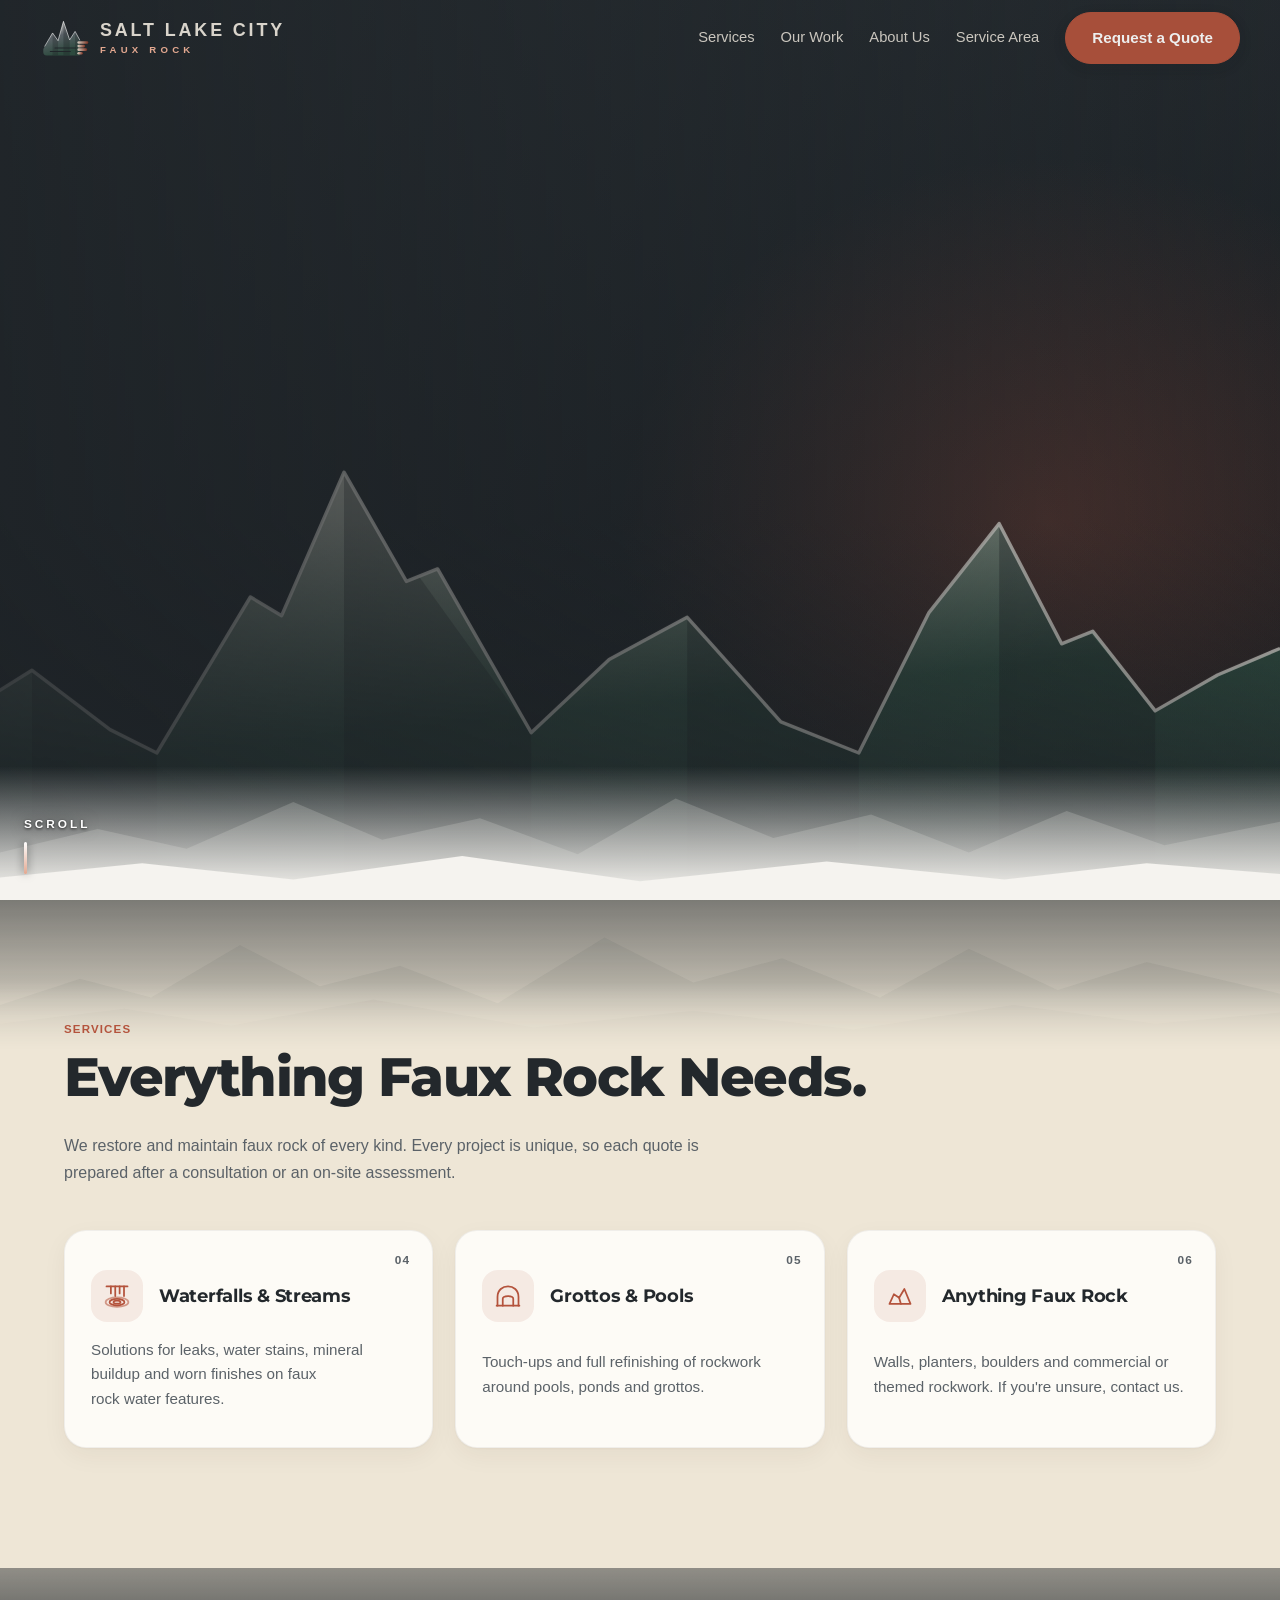
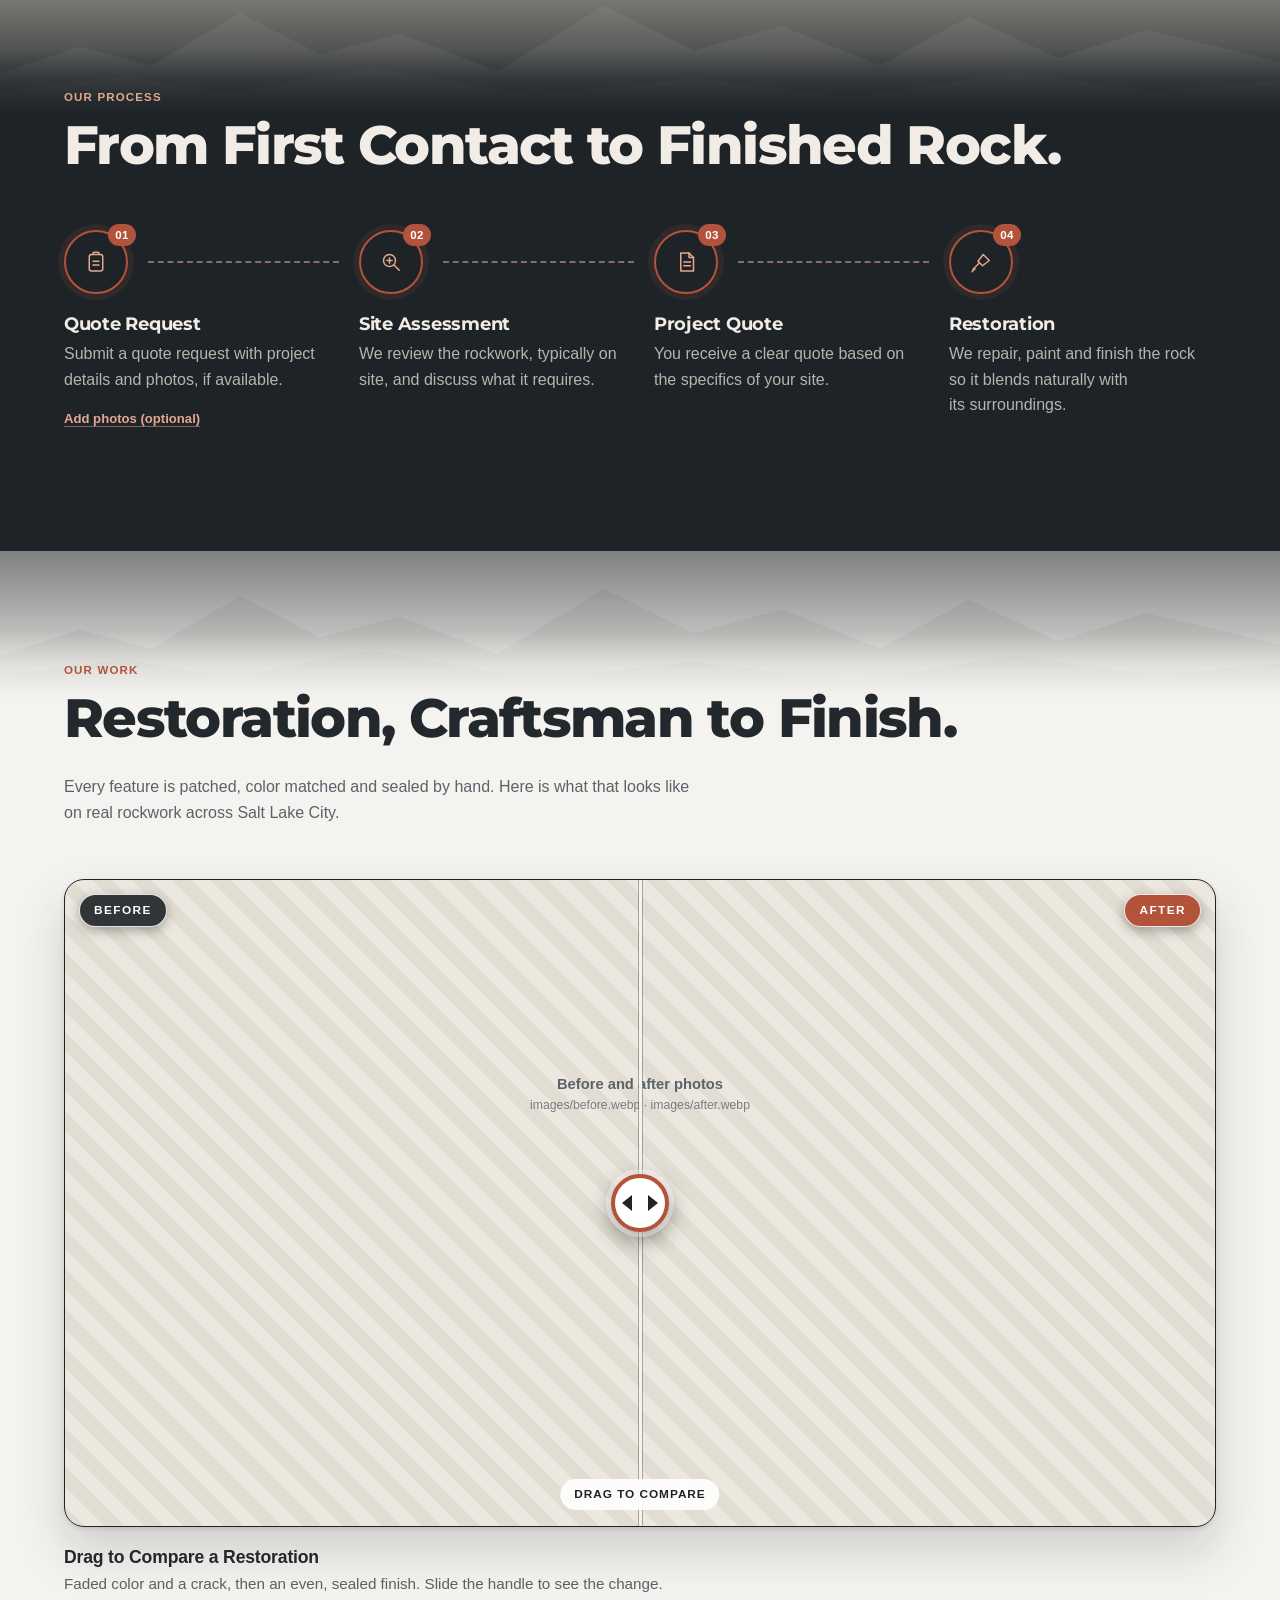
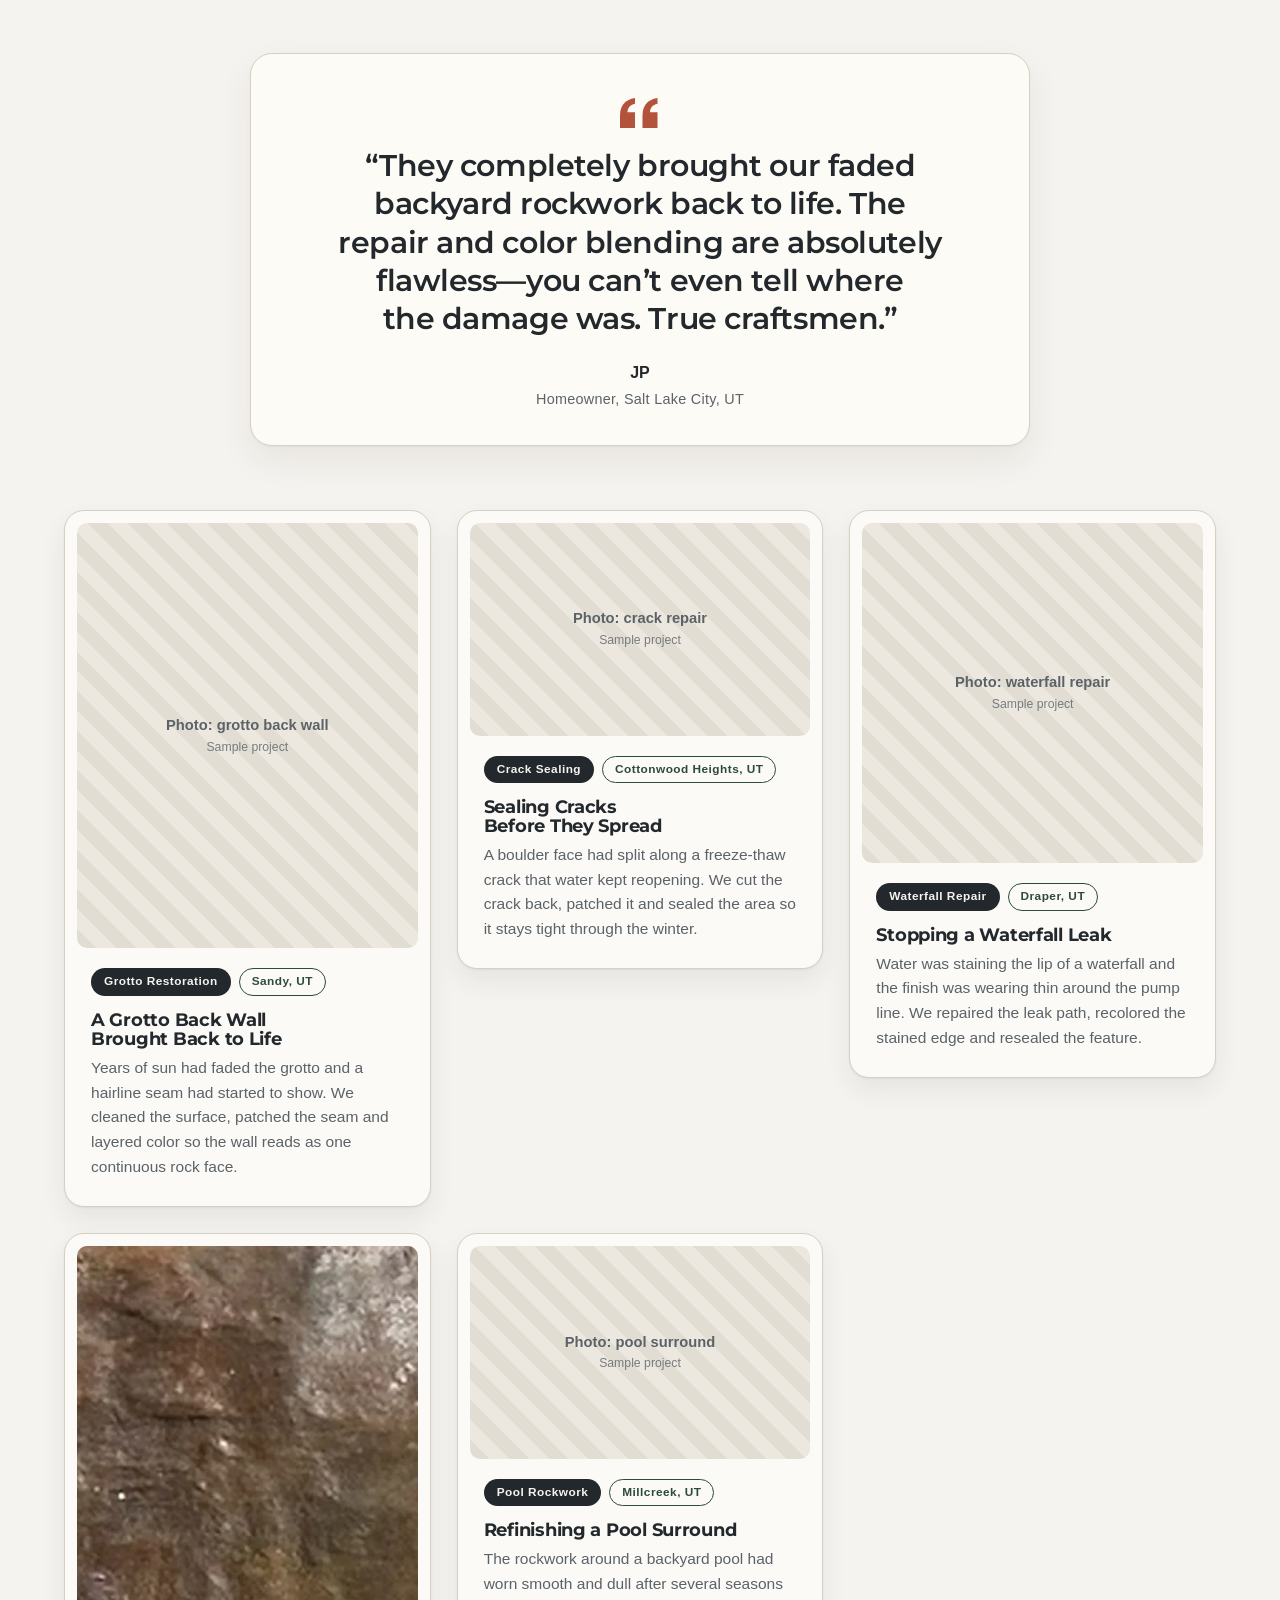
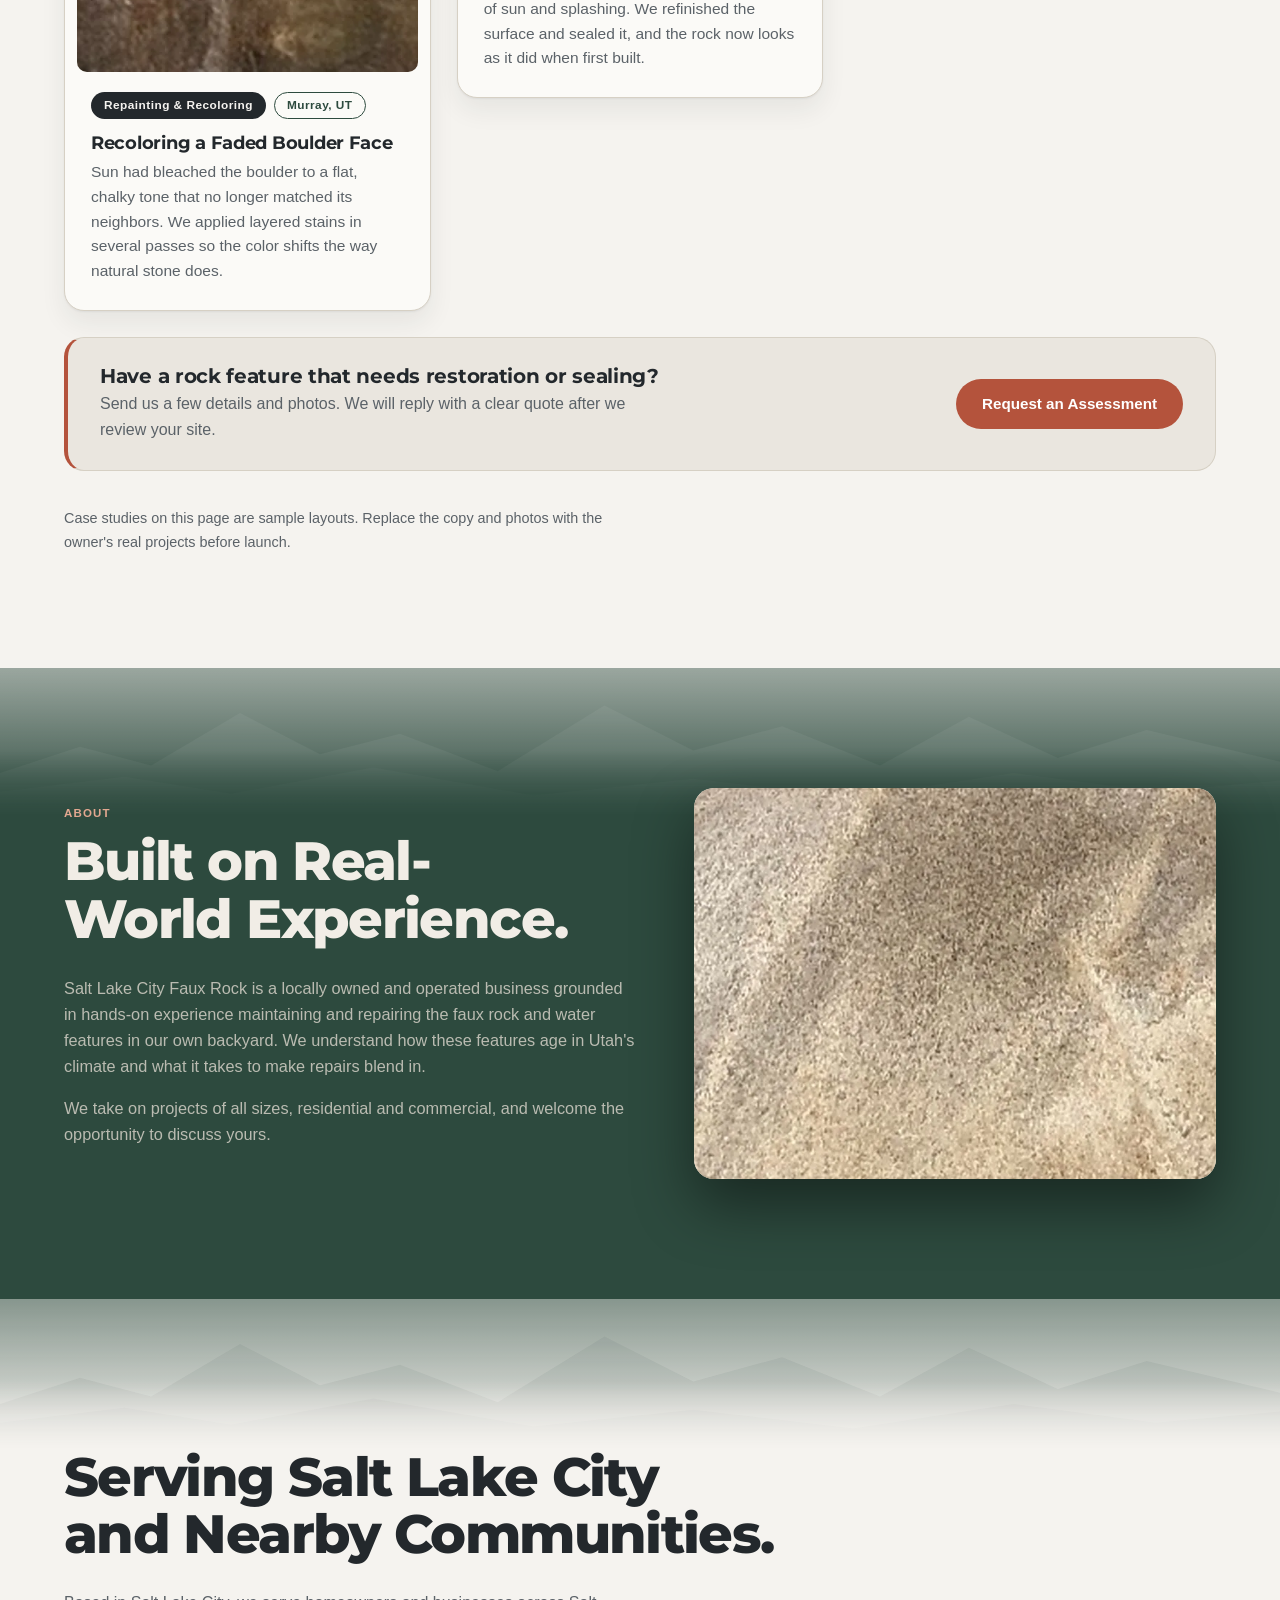
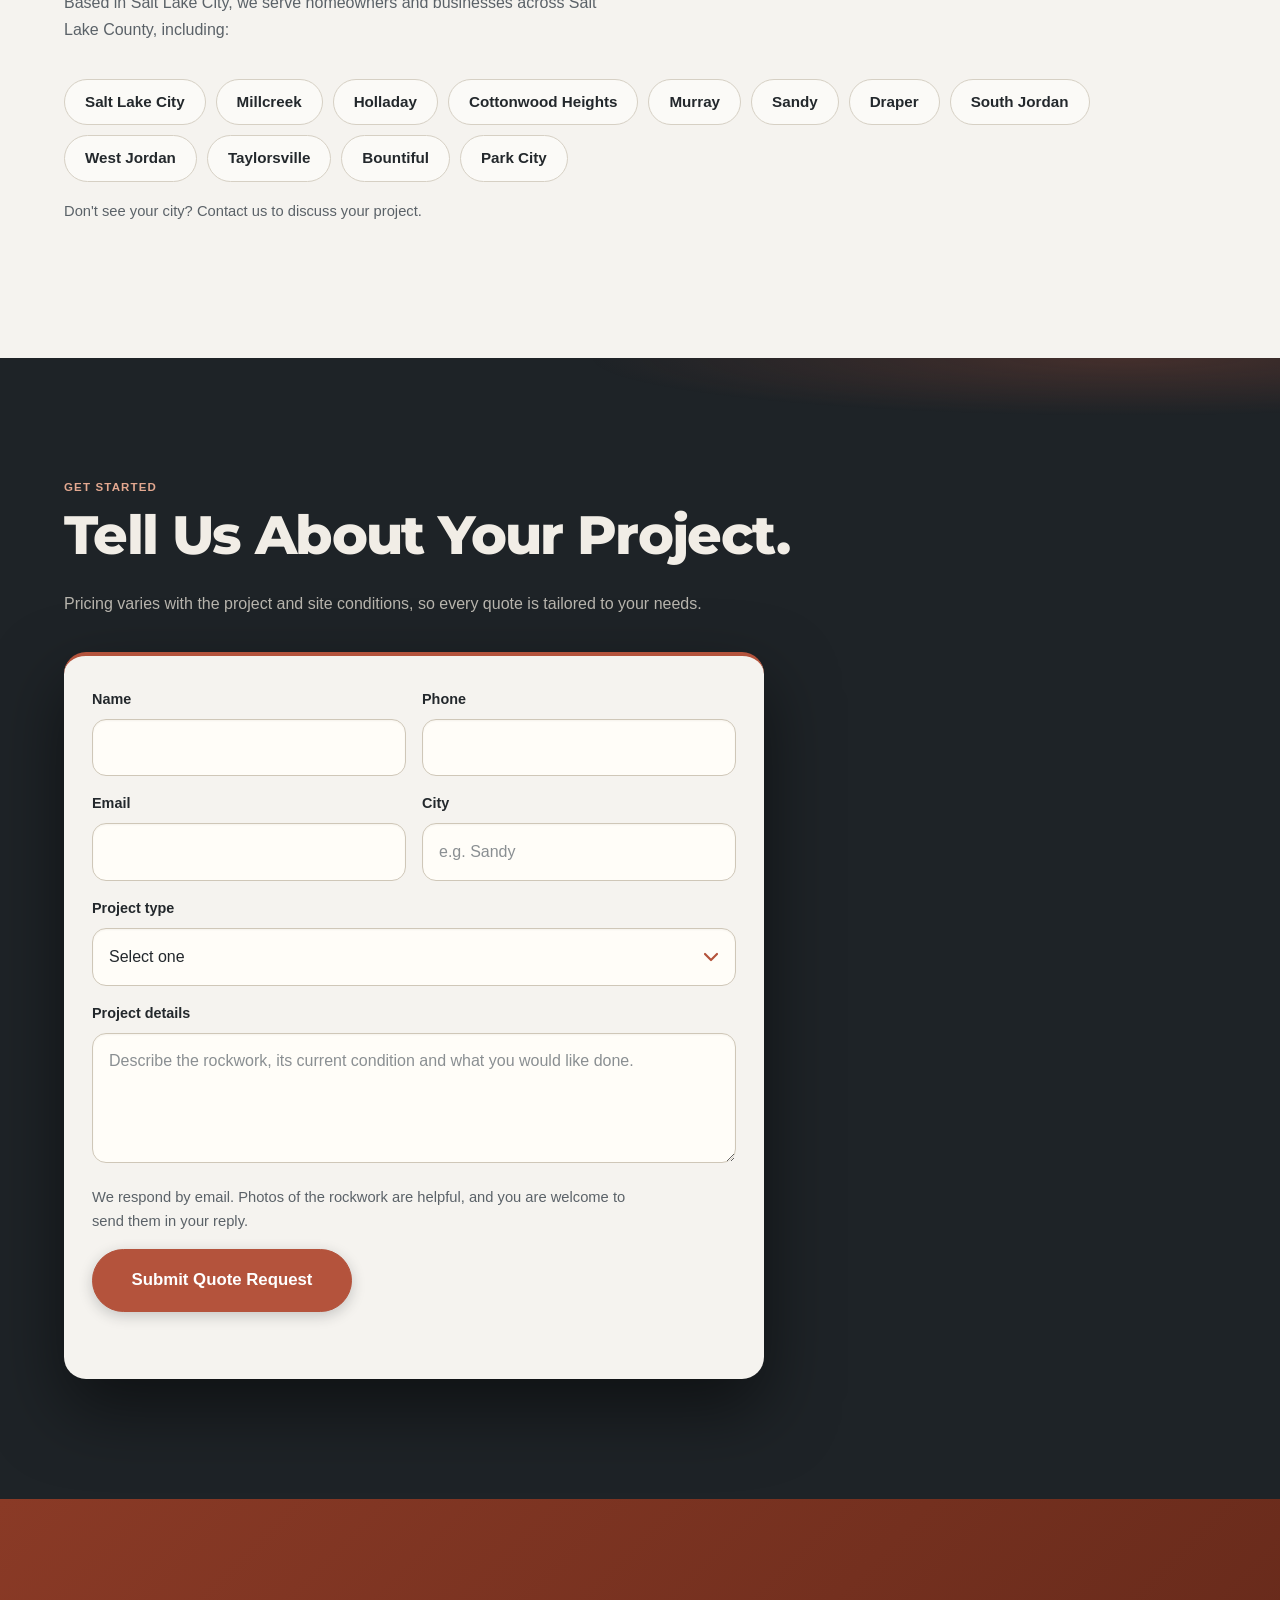
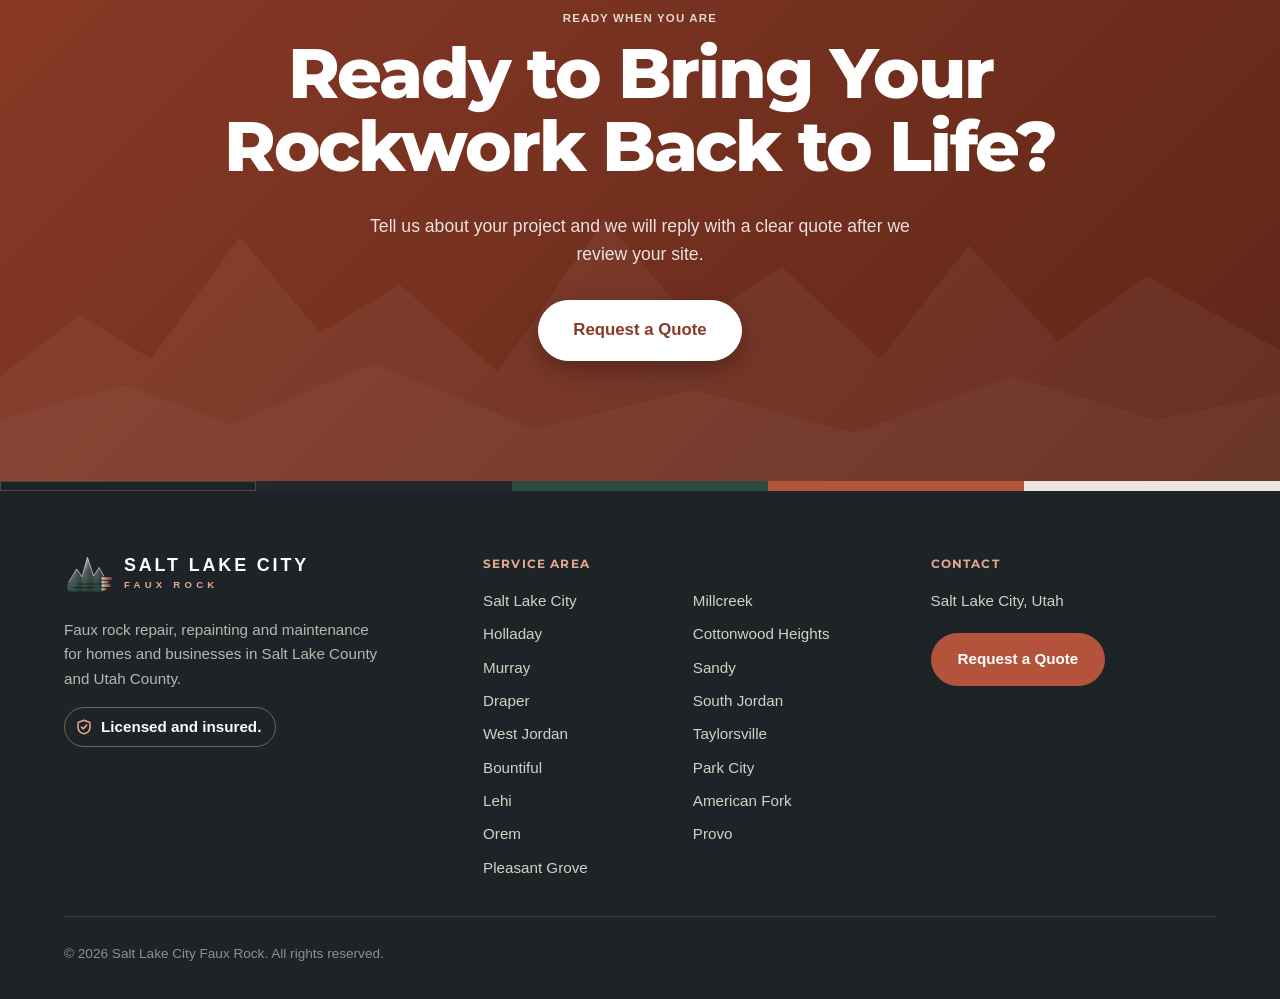
==== index.html @ a675adb3 "Remove placeholder phone and email; quote form is the only contact Co-Authored-By: Claude Sonnet 5.5" ====
<!doctype html>
<html lang="en">
  <head>
    <meta charset="utf-8">
    <meta name="viewport" content="width=device-width, initial-scale=1">
    <title>Salt Lake City Faux Rock | Faux Rock Repair &amp; Painting in Salt Lake City</title>
    <meta name="description" content="Faux rock repair, repainting and maintenance for waterfalls, streams, grottos and rockwork in Salt Lake City and surrounding Utah areas. Request a quote.">
    <meta name="theme-color" content="#1e2327">
    <link rel="icon" type="image/svg+xml" href="favicon.svg">
    <link rel="icon" type="image/png" sizes="32x32" href="favicon-32.png">
    <link rel="icon" href="favicon.ico" sizes="16x16 32x32 48x48">
    <link rel="apple-touch-icon" href="apple-touch-icon.png">
    <link rel="preconnect" href="https://fonts.googleapis.com">
    <link rel="preconnect" href="https://fonts.gstatic.com" crossorigin>
    <link rel="stylesheet" href="https://fonts.googleapis.com/css2?family=Montserrat:wght@700;800&display=swap">
    <link rel="stylesheet" href="styles.css?v=1792776953">
    <script>document.documentElement.classList.add("js");</script>
  </head>
  <body>
    <header id="site-header">
      <div class="wrap bar">
        <a class="brand" href="#top">
          <img src="logo.svg" alt="" width="50" height="38">
          <span class="brand-text"><b>Salt Lake City</b><small>Faux Rock</small></span>
        </a>
        <nav aria-label="Main">
          <a href="#services">Services</a>
          <a href="#work">Our Work</a>
          <a href="#about">About Us</a>
          <a href="#areas">Service Area</a>
          <a class="btn" href="#quote">Request a Quote</a>
        </nav>
      </div>
    </header>

    <main>
      <!-- ================= HERO ================= -->
      <section class="hero" id="top" style="padding:0;">
        <!-- Granite mountain range (same folded facets as the logo). Fallback art that sits behind the hero photo. -->
        <div class="layer l-range" data-speed="0.3" aria-hidden="true">
          <svg viewBox="0 0 1440 600" preserveAspectRatio="xMaxYMax slice">
            <defs>
              <linearGradient id="rangeFar" x1="0" y1="0" x2="0" y2="1"><stop offset="0" stop-color="#5b6268"/><stop offset="1" stop-color="#1e2327"/></linearGradient>
              <linearGradient id="rangeNear" x1="0" y1="0" x2="0.25" y2="1"><stop offset="0" stop-color="#d6d0c4"/><stop offset="0.5" stop-color="#2d4a3e"/><stop offset="1" stop-color="#1e2327"/></linearGradient>
            </defs>
            <g opacity="0.8">
              <path fill="url(#rangeFar)" d="M0 600 L0 427 L140 347 L260 400 L420 287 L560 393 L700 313 L860 400 L1020 293 L1200 387 L1440 307 L1440 600 Z"/>
              <g fill="#161a1d" opacity="0.28">
                <path d="M140 347 L260 400 L260 600 L140 600 Z"/><path d="M420 287 L560 393 L560 600 L420 600 Z"/>
                <path d="M700 313 L860 400 L860 600 L700 600 Z"/><path d="M1020 293 L1200 387 L1200 600 L1020 600 Z"/>
              </g>
            </g>
          </svg>
        </div>
        <div class="layer l-range" data-speed="0.16" aria-hidden="true">
          <svg viewBox="0 0 1440 600" preserveAspectRatio="xMaxYMax slice">
            <defs>
              <clipPath id="nearBody"><path d="M520 600 L520 427 L585 392 L600 372 L640 347 L690 385 L720 400 L780 300 L800 312 L840 220 L880 290 L900 282 L960 387 L1010 340 L1060 313 L1120 380 L1170 400 L1215 310 L1260 253 L1300 330 L1320 322 L1360 373 L1400 350 L1440 333 L1440 600 Z"/></clipPath>
            </defs>
            <path fill="url(#rangeNear)" d="M520 600 L520 427 L585 392 L600 372 L640 347 L690 385 L720 400 L780 300 L800 312 L840 220 L880 290 L900 282 L960 387 L1010 340 L1060 313 L1120 380 L1170 400 L1215 310 L1260 253 L1300 330 L1320 322 L1360 373 L1400 350 L1440 333 L1440 600 Z"/>
            <g clip-path="url(#nearBody)" fill="#161a1d" opacity="0.32">
              <path d="M640 347 L720 400 L720 600 L640 600 Z"/><path d="M840 220 L960 387 L960 600 L840 600 Z"/>
              <path d="M1060 313 L1170 400 L1170 600 L1060 600 Z"/><path d="M1260 253 L1360 373 L1360 600 L1260 600 Z"/>
            </g>
            <path d="M520 427 L585 392 L600 372 L640 347 L690 385 L720 400 L780 300 L800 312 L840 220 L880 290 L900 282 L960 387 L1010 340 L1060 313 L1120 380 L1170 400 L1215 310 L1260 253 L1300 330 L1320 322 L1360 373 L1400 350 L1440 333" fill="none" stroke="#eae6df" stroke-opacity="0.8" stroke-width="2.2" stroke-linejoin="round"/>
          </svg>
        </div>

        <!-- Hero photo: save as images/hero.webp (wide, landscape) -->
        <div class="layer l-photo" data-speed="0.28" aria-hidden="true">
          <div class="slot-img" style="--img: url('images/hero.webp')"></div>
        </div>

        <div class="layer l-fg" data-speed="0" aria-hidden="true">
          <svg viewBox="0 0 1440 150" preserveAspectRatio="none">
            <defs><linearGradient id="fgFade" x1="0" y1="0" x2="0" y2="1"><stop offset="0" stop-color="#f5f3ef" stop-opacity="0"/><stop offset="0.85" stop-color="#f5f3ef" stop-opacity="0.9"/><stop offset="1" stop-color="#f5f3ef"/></linearGradient></defs>
            <rect width="1440" height="150" fill="url(#fgFade)"/>
            <path fill="#f5f3ef" opacity="0.18" d="M0 150 L0 96 L110 70 L210 92 L330 40 L430 82 L540 58 L650 98 L760 36 L870 80 L980 54 L1090 96 L1200 50 L1310 88 L1440 62 L1440 150Z"/>
            <path fill="#f5f3ef" d="M0 150 L0 124 L160 108 L330 126 L520 100 L720 128 L930 106 L1130 126 L1290 108 L1440 120 L1440 150Z"/>
          </svg>
        </div>

        <div class="hero-content" id="hero-content">
          <div class="wrap">
            <div class="eyebrow">Salt Lake City, Utah</div>
            <h1>Faux Rock, Repaired and Restored by&nbsp;Hand.</h1>
            <p class="lead">Professional repair, repainting and maintenance for waterfalls, streams, grottos and all faux rockwork. Skilled craftsmanship, built to&nbsp;last.</p>
            <div class="actions">
              <a class="btn" href="#quote">Request a Quote</a>
              <a class="btn ghost" href="#work">View Our Work</a>
            </div>
          </div>
        </div>
        <a class="scroll-cue" href="#services">Scroll</a>
      </section>

      <!-- ================= SERVICES ================= -->
      <section class="s-paper" id="services">
        <div class="wrap">
          <div class="kicker reveal">Services</div>
          <h2 class="reveal">Everything Faux Rock&nbsp;Needs.</h2>
          <p class="intro reveal">We restore and maintain faux rock of every kind. Every project is unique, so each quote is prepared after a consultation or an on-site&nbsp;assessment.</p>
          <div class="grid">
            <div class="card reveal"><span class="ico-tile"><svg class="ico" viewBox="0 0 32 32" fill="none" stroke="currentColor" stroke-width="2" stroke-linecap="round" stroke-linejoin="round" aria-hidden="true"><path d="M4 5 H28"/><path d="M9 5 V13 M14 5 V16 M19 5 V13 M24 5 V16"/><ellipse cx="16" cy="23" rx="4" ry="1.8"/><ellipse cx="16" cy="23" rx="8.5" ry="3.6"/><ellipse cx="16" cy="23" rx="13" ry="5.5" opacity=".55"/></svg></span><span class="num">04</span><h3>Waterfalls &amp;&nbsp;Streams</h3><p>Solutions for leaks, water stains, mineral buildup and worn finishes on faux rock water&nbsp;features.</p></div>
            <div class="card reveal" style="--rd:.08s"><span class="ico-tile"><svg class="ico" viewBox="0 0 32 32" fill="none" stroke="currentColor" stroke-width="1.8" stroke-linecap="round" stroke-linejoin="round" aria-hidden="true"><path d="M4 27 V17 C4 9 10 5 16 5 C22 5 28 9 28 17 V27"/><path d="M10 27 V19 C10 15 22 15 22 19 V27"/><path d="M3 27 H29"/></svg></span><span class="num">05</span><h3>Grottos &amp;&nbsp;Pools</h3><p>Touch-ups and full refinishing of rockwork around pools, ponds and&nbsp;grottos.</p></div>
            <div class="card reveal" style="--rd:.16s"><span class="ico-tile"><svg class="ico" viewBox="0 0 32 32" fill="none" stroke="currentColor" stroke-width="1.8" stroke-linecap="round" stroke-linejoin="round" aria-hidden="true"><path d="M4 25 L9 14 L15 18 L21 8 L28 25 Z"/><path d="M15 18 L17 25"/></svg></span><span class="num">06</span><h3>Anything Faux&nbsp;Rock</h3><p>Walls, planters, boulders and commercial or themed rockwork. If you're unsure, contact&nbsp;us.</p></div>
          </div>
        </div>
      </section>

      <!-- ================= PROCESS ================= -->
      <section class="s-dark" id="process">
        <div class="wrap">
          <div class="kicker reveal">Our Process</div>
          <h2 class="reveal">From First Contact to Finished&nbsp;Rock.</h2>
          <ol class="steps">
            <li class="reveal"><span class="step-node"><svg class="ico" viewBox="0 0 32 32" fill="none" stroke="currentColor" stroke-width="2" stroke-linecap="round" stroke-linejoin="round" aria-hidden="true"><rect x="7" y="6" width="18" height="22" rx="3"/><path d="M12 6 V4.5 A1.5 1.5 0 0 1 13.5 3 H18.5 A1.5 1.5 0 0 1 20 4.5 V6"/><path d="M12 15 H20 M12 20 H20"/></svg><b>01</b></span><h3>Quote Request</h3><p>Submit a quote request with project details and photos, if&nbsp;available.</p><a class="step-link" href="#details" data-focus="details">Add photos&nbsp;(optional)</a></li>
            <li class="reveal" style="--rd:.1s"><span class="step-node"><svg class="ico" viewBox="0 0 32 32" fill="none" stroke="currentColor" stroke-width="2" stroke-linecap="round" stroke-linejoin="round" aria-hidden="true"><circle cx="14" cy="14" r="8"/><path d="M20 20 L27 27"/><path d="M10.5 14 H17.5 M14 10.5 V17.5"/></svg><b>02</b></span><h3>Site Assessment</h3><p>We review the rockwork, typically on site, and discuss what it&nbsp;requires.</p></li>
            <li class="reveal" style="--rd:.2s"><span class="step-node"><svg class="ico" viewBox="0 0 32 32" fill="none" stroke="currentColor" stroke-width="2" stroke-linecap="round" stroke-linejoin="round" aria-hidden="true"><path d="M9 4 H20 L26 10 V28 H9 Z"/><path d="M20 4 V10 H26"/><path d="M13 16 H22 M13 21 H22"/></svg><b>03</b></span><h3>Project Quote</h3><p>You receive a clear quote based on the specifics of your&nbsp;site.</p></li>
            <li class="reveal" style="--rd:.3s"><span class="step-node"><svg class="ico" viewBox="0 0 32 32" fill="none" stroke="currentColor" stroke-width="2" stroke-linecap="round" stroke-linejoin="round" aria-hidden="true"><path d="M5 26 L14 17"/><path d="M12 15 L19 6 L27 14 L18 21 Z"/><path d="M4 29 L8 25"/></svg><b>04</b></span><h3>Restoration</h3><p>We repair, paint and finish the rock so it blends naturally with its&nbsp;surroundings.</p></li>
          </ol>
        </div>
      </section>

      <!-- ================= OUR WORK ================= -->
      <section id="work">
        <div class="wrap">
          <div class="kicker reveal">Our Work</div>
          <h2 class="reveal">Restoration, Craftsman to&nbsp;Finish.</h2>
          <p class="intro reveal">Every feature is patched, color matched and sealed by hand. Here is what that looks like on real rockwork across Salt Lake&nbsp;City.</p>

          <!-- Interactive before and after comparison -->
          <figure class="compare-card reveal">
            <div class="compare slot" id="compare">
              <span class="slot-label">Before and after photos<br><small>images/before.webp &middot; images/after.webp</small></span>
              <div class="compare-layer compare-after">
                <div class="slot-img" role="img" aria-label="Seamlessly restored and painted faux rock after repair" data-img="images/after.webp"></div>
              </div>
              <div class="compare-layer compare-before">
                <div class="slot-img" role="img" aria-label="Close-up of cracked faux rock before repair" data-img="images/before.webp"></div>
              </div>
              <span class="compare-tag tag-before" aria-hidden="true">Before</span>
              <span class="compare-tag tag-after" aria-hidden="true">After</span>
              <span class="compare-hint" aria-hidden="true">Drag to compare</span>
              <span class="visually-hidden" id="compare-help">Left arrow reveals more of the before photo, right arrow reveals more of the after photo. Home and End jump to either side.</span>
              <span class="compare-line" aria-hidden="true"><span class="compare-knob"></span></span>
              <input class="compare-range" type="range" min="0" max="100" value="50" step="1" aria-label="Before and after comparison. Use the left and right arrow keys to move the slider." aria-describedby="compare-help" aria-valuetext="Showing half before, half after">
            </div>
            <figcaption>
              <strong>Drag to Compare a&nbsp;Restoration</strong>
              <span>Faded color and a crack, then an even, sealed finish. Slide the handle to see the&nbsp;change.</span>
            </figcaption>
          </figure>

          <!-- Client testimonial (supplied by the owner) -->
          <figure class="testimonial reveal">
            <svg class="quote-mark" viewBox="0 0 48 36" aria-hidden="true"><path d="M0 36V21C0 9 6 2 18 0v7c-6 1.6-8.8 5-9 10h9v19H0Zm27 0V21C27 9 33 2 45 0v7c-6 1.6-8.8 5-9 10h9v19H27Z" fill="currentColor"/></svg>
            <blockquote>
              <p>&ldquo;They completely brought our faded backyard rockwork back to life. The repair and color blending are absolutely flawless&mdash;you can&rsquo;t even tell where the damage was. True&nbsp;craftsmen.&rdquo;</p>
            </blockquote>
            <figcaption>
              <span class="who">JP</span>
              <span class="where">Homeowner, Salt Lake City, UT</span>
            </figcaption>
          </figure>

          <!-- Case study grid -->
          <div class="case-grid">
            <figure class="case case-tall reveal">
              <div class="case-img slot">
                <span class="slot-label">Photo: grotto back wall<br><small>Sample project</small></span>
                <div class="slot-img" role="img" aria-label="Close-up of a restored grotto wall with layered color" data-img="images/case-grotto.webp"></div>
              </div>
              <figcaption>
                <div class="pills">
                  <span class="pill pill-type">Grotto Restoration</span>
                  <span class="pill pill-place">Sandy, UT</span>
                </div>
                <h3>A Grotto Back Wall Brought Back to&nbsp;Life</h3>
                <p>Years of sun had faded the grotto and a hairline seam had started to show. We cleaned the surface, patched the seam and layered color so the wall reads as one continuous rock&nbsp;face.</p>
              </figcaption>
            </figure>

            <figure class="case case-wide reveal" style="--rd:.08s">
              <div class="case-img slot">
                <span class="slot-label">Photo: crack repair<br><small>Sample project</small></span>
                <div class="slot-img" role="img" aria-label="Technician repairing a crack in faux rock" data-img="images/work-2.webp"></div>
              </div>
              <figcaption>
                <div class="pills">
                  <span class="pill pill-type">Crack Sealing</span>
                  <span class="pill pill-place">Cottonwood Heights, UT</span>
                </div>
                <h3>Sealing Cracks Before They&nbsp;Spread</h3>
                <p>A boulder face had split along a freeze-thaw crack that water kept reopening. We cut the crack back, patched it and sealed the area so it stays tight through the&nbsp;winter.</p>
              </figcaption>
            </figure>

            <figure class="case case-square reveal" style="--rd:.16s">
              <div class="case-img slot">
                <span class="slot-label">Photo: waterfall repair<br><small>Sample project</small></span>
                <div class="slot-img" role="img" aria-label="Faux rock waterfall being sealed" data-img="images/work-3.webp"></div>
              </div>
              <figcaption>
                <div class="pills">
                  <span class="pill pill-type">Waterfall Repair</span>
                  <span class="pill pill-place">Draper, UT</span>
                </div>
                <h3>Stopping a Waterfall&nbsp;Leak</h3>
                <p>Water was staining the lip of a waterfall and the finish was wearing thin around the pump line. We repaired the leak path, recolored the stained edge and resealed the&nbsp;feature.</p>
              </figcaption>
            </figure>

            <figure class="case case-tall reveal" style="--rd:.04s">
              <div class="case-img slot">
                <span class="slot-label">Photo: repainted boulder<br><small>Sample project</small></span>
                <div class="slot-img" role="img" aria-label="Close-up of a repainted faux rock boulder" data-img="images/work-1.webp"></div>
              </div>
              <figcaption>
                <div class="pills">
                  <span class="pill pill-type">Repainting &amp;&nbsp;Recoloring</span>
                  <span class="pill pill-place">Murray, UT</span>
                </div>
                <h3>Recoloring a Faded Boulder&nbsp;Face</h3>
                <p>Sun had bleached the boulder to a flat, chalky tone that no longer matched its neighbors. We applied layered stains in several passes so the color shifts the way natural stone&nbsp;does.</p>
              </figcaption>
            </figure>

            <figure class="case case-wide reveal" style="--rd:.12s">
              <div class="case-img slot">
                <span class="slot-label">Photo: pool surround<br><small>Sample project</small></span>
                <div class="slot-img" role="img" aria-label="Faux rock pool surround after refinishing" data-img="images/case-pool.webp"></div>
              </div>
              <figcaption>
                <div class="pills">
                  <span class="pill pill-type">Pool Rockwork</span>
                  <span class="pill pill-place">Millcreek, UT</span>
                </div>
                <h3>Refinishing a Pool&nbsp;Surround</h3>
                <p>The rockwork around a backyard pool had worn smooth and dull after several seasons of sun and splashing. We refinished the surface and sealed it, and the rock now looks as it did when first&nbsp;built.</p>
              </figcaption>
            </figure>

            <aside class="cta-card reveal" aria-labelledby="cta-title">
              <div>
                <h3 id="cta-title">Have a rock feature that needs restoration or&nbsp;sealing?</h3>
                <p>Send us a few details and photos. We will reply with a clear quote after we review your&nbsp;site.</p>
              </div>
              <a class="cta-btn" href="#quote">Request an Assessment</a>
            </aside>
          </div>

          <p class="sample-note">Case studies on this page are sample layouts. Replace the copy and photos with the owner's real projects before&nbsp;launch.</p>
        </div>
      </section>

      <!-- ================= ABOUT ================= -->
      <section class="s-stone" id="about">
        <div class="wrap about">
          <div>
            <div class="kicker reveal">About</div>
            <h2 class="reveal">Built on Real-World&nbsp;Experience.</h2>
            <p class="reveal">Salt Lake City Faux Rock is a locally owned and operated business grounded in hands-on experience maintaining and repairing the faux rock and water features in our own backyard. We understand how these features age in Utah's climate and what it takes to make repairs blend&nbsp;in.</p>
            <p class="reveal">We take on projects of all sizes, residential and commercial, and welcome the opportunity to discuss&nbsp;yours.</p>
          </div>
          <div class="media slot reveal"><span class="slot-label">Photo: close-up of finished rock<br><small>images/about.webp</small></span><div data-drift="0.08"><div class="slot-img" role="img" aria-label="Close-up of recolored faux rock surface" data-img="images/about.webp"></div></div></div>
        </div>
      </section>

      <!-- ================= SERVICE AREA ================= -->
      <section class="s-paper" id="areas">
        <div class="wrap">
          <div class="kicker reveal">Service Area</div>
          <h2 class="reveal">Serving Salt Lake City and Nearby&nbsp;Communities.</h2>
          <p class="intro reveal">Based in Salt Lake City, we serve homeowners and businesses across Salt Lake&nbsp;County, including:</p>
          <ul class="areas">
            <li class="reveal">Salt Lake&nbsp;City</li>
            <li class="reveal">Millcreek</li>
            <li class="reveal">Holladay</li>
            <li class="reveal">Cottonwood Heights</li>
            <li class="reveal">Murray</li>
            <li class="reveal">Sandy</li>
            <li class="reveal">Draper</li>
            <li class="reveal">South Jordan</li>
            <li class="reveal">West Jordan</li>
            <li class="reveal">Taylorsville</li>
            <li class="reveal">Bountiful</li>
            <li class="reveal">Park City</li>
          </ul>
          <p class="note">Don't see your city? Contact us to discuss your&nbsp;project.</p>
        </div>
      </section>

      <!-- ================= QUOTE ================= -->
      <section class="s-dark quote" id="quote">
        <div class="wrap">
          <div class="kicker reveal">Get Started</div>
          <h2 class="reveal">Tell Us About Your&nbsp;Project.</h2>
          <p class="intro reveal">Pricing varies with the project and site conditions, so every quote is tailored to your&nbsp;needs.</p>
          <div class="form-card reveal">
            <div class="thanks" id="quote-thanks" tabindex="-1" role="status" aria-live="polite" hidden>
              <div class="thanks-badge" aria-hidden="true"><svg viewBox="0 0 32 32" fill="none" stroke="currentColor" stroke-width="3" stroke-linecap="round" stroke-linejoin="round"><path d="M7 17 L13.5 23.5 L25 10"/></svg></div>
              <h3>Thank You<span id="thanks-name"></span>. Your Request Is In.</h3>
              <p class="thanks-lead">We will review your rockwork and reach out within 24&nbsp;hours.</p>
              <ul class="thanks-steps">
                <li><b>1</b><span>We read your project&nbsp;details.</span></li>
                <li><b>2</b><span>We reply by email with next steps, usually a quick site&nbsp;visit.</span></li>
                <li><b>3</b><span>You receive a clear quote for your&nbsp;site.</span></li>
              </ul>
              <p class="thanks-note">Have photos of the rockwork? Send them in your reply and they will help us quote&nbsp;accurately.</p>
              <button class="btn ghost-dark" type="button" id="thanks-reset">Send Another Request</button>
            </div>
            <form id="quote-form">
              <input type="hidden" name="_subject" value="New quote request - Salt Lake City Faux Rock">
              <input type="text" name="_gotcha" tabindex="-1" autocomplete="off" style="display:none" aria-hidden="true">
              <div class="row">
                <div>
                  <label for="name">Name</label>
                  <input id="name" name="name" type="text" autocomplete="name" required>
                </div>
                <div>
                  <label for="phone">Phone</label>
                  <input id="phone" name="phone" type="tel" autocomplete="tel" required>
                </div>
              </div>
              <div class="row">
                <div>
                  <label for="email">Email</label>
                  <input id="email" name="email" type="email" autocomplete="email" required>
                </div>
                <div>
                  <label for="city">City</label>
                  <input id="city" name="city" type="text" placeholder="e.g. Sandy" required>
                </div>
              </div>
              <div>
                <label for="type">Project type</label>
                <select id="type" name="type" required>
                  <option value="">Select one</option>
                  <option>Repair</option>
                  <option>Repainting / Recoloring</option>
                  <option>Sealing / Maintenance</option>
                  <option>Waterfall or Stream</option>
                  <option>Grotto or Pool Rockwork</option>
                  <option>Other Faux Rock</option>
                </select>
              </div>
              <div>
                <label for="details">Project details</label>
                <textarea id="details" name="details" placeholder="Describe the rockwork, its current condition and what you would like done." required></textarea>
              </div>
              <p class="note">We respond by email. Photos of the rockwork are helpful, and you are welcome to send them in your&nbsp;reply.</p>
              <div><button class="btn" type="submit">Submit Quote Request</button></div>
              <p id="quote-status" class="status" role="status" aria-live="polite"></p>
            </form>
          </div>
        </div>
      </section>

      <section class="final-cta" id="final-cta">
        <div class="wrap">
          <div class="kicker" style="color: rgba(255,255,255,0.8)">Ready when you are</div>
          <h2>Ready to Bring Your Rockwork Back to&nbsp;Life?</h2>
          <p>Tell us about your project and we will reply with a clear quote after we review your&nbsp;site.</p>
          <div class="final-actions">
            <a class="btn light" href="#quote">Request a Quote</a>
          </div>
        </div>
      </section>
    </main>

    <div class="swatches" aria-hidden="true"><i></i><i></i><i></i><i></i><i></i></div>
    <footer>
      <div class="wrap">
        <div class="foot-grid">
          <div class="foot-brand">
            <a class="brand" href="#top" aria-label="Salt Lake City Faux Rock, back to top">
              <img src="logo.svg" alt="" width="50" height="38">
              <span class="brand-text"><b>Salt Lake City</b><small>Faux Rock</small></span>
            </a>
            <p class="foot-blurb">Faux rock repair, repainting and maintenance for homes and businesses in Salt Lake County and Utah&nbsp;County.</p>
            <p class="foot-trust"><svg viewBox="0 0 24 24" fill="none" stroke="currentColor" stroke-width="2" stroke-linecap="round" stroke-linejoin="round" aria-hidden="true"><path d="M12 3 L20 6 V12 C20 16.5 16.5 20 12 21 C7.5 20 4 16.5 4 12 V6 Z"/><path d="M8.5 12 L11 14.5 L15.5 9.5"/></svg><span>Licensed and insured.</span></p>
          </div>
          <div>
            <h4>Service Area</h4>
            <ul class="foot-list foot-areas">
              <li>Salt Lake&nbsp;City</li><li>Millcreek</li><li>Holladay</li><li>Cottonwood Heights</li>
              <li>Murray</li><li>Sandy</li><li>Draper</li><li>South Jordan</li>
              <li>West Jordan</li><li>Taylorsville</li><li>Bountiful</li><li>Park City</li>
              <li>Lehi</li><li>American Fork</li><li>Orem</li><li>Provo</li><li>Pleasant Grove</li>
            </ul>
          </div>
          <div>
            <h4>Contact</h4>
            <ul class="foot-list">
              <li>Salt Lake City,&nbsp;Utah</li>
            </ul>
            <a class="btn foot-btn" href="#quote">Request a Quote</a>
          </div>
        </div>
        <p class="note foot-legal">&copy; 2026 Salt Lake City Faux Rock. All rights&nbsp;reserved.</p>
      </div>
    </footer>

    <script src="script.js?v=1792776953"></script>
  </body>
</html>
---- styles.css ----
/* Earthy, craftsman palette: slate and charcoal for type and deep fills, warm stone and
   limestone for light surfaces, terracotta for accents and buttons, and forest moss for
   secondary accents. Tokens below drive the whole site. */
:root {
  --slate: #23282c;           /* high-contrast type and dark fills */
  --slate-deep: #1e2327;      /* header, footer, dark sections, deep borders */
  --stone: #f5f3ef;           /* main light background */
  --limestone: #eae6df;       /* alternate light sections */
  --limestone-edge: #d6d0c4;  /* hairlines on light sections */
  --oatmeal: #eee6d6;         /* warm oatmeal behind the service cards */
  --card: #fbfaf7;            /* raised cards and form fields */
  --terracotta: #b4533c;      /* accents, buttons, focus rings */
  --terracotta-deep: #9a4330; /* error text */
  --rust: #8a3a26;            /* button hover and tap: a deeper, richer rust */
  --rust-deep: #752f1e;       /* button pressed */
  --terracotta-light: #e3a890; /* small accent text on dark */
  --moss: #2d4a3e;            /* secondary accents and the About section */
  --ink: var(--slate);
  --muted: #5b6268;
  --on-dark: #d9d4cb;                       /* warm gray body text on dark: easier on the eyes than pure white */
  --on-dark-head: #f1ede6;                  /* headings on dark */
  --on-dark-muted: rgba(217, 212, 203, 0.82);

  --radius: 20px;
  --max: 1200px;              /* main container: never wider than this on big monitors */
  --measure: 68ch;            /* comfortable reading line length for paragraphs */
  --sans: Inter, "Helvetica Neue", Helvetica, Arial, sans-serif;
  --display: Montserrat, Inter, "Helvetica Neue", Helvetica, Arial, sans-serif;   /* headings */
}

* { box-sizing: border-box; }
html { scroll-behavior: smooth; scroll-padding-top: 76px; }

body {
  margin: 0;
  font-family: var(--sans);
  line-height: 1.6;
  color: var(--ink);
  background: var(--stone);
  overflow-x: hidden;
  -webkit-font-smoothing: antialiased;
}

h1, h2, h3 { text-wrap: balance; margin: 0 0 0.5em; font-family: var(--display); line-height: 1.06; letter-spacing: -0.03em; font-weight: 800; }
h1 { font-size: clamp(2.7rem, 6.6vw, 5.2rem); line-height: 1.02; letter-spacing: -0.035em; }
h2 { font-size: clamp(2.1rem, 4.8vw, 3.4rem); }
h3 { font-size: 1.12rem; letter-spacing: -0.015em; font-weight: 700; }
.s-dark h1, .s-dark h2, .s-dark h3, .s-stone h1, .s-stone h2, .s-stone h3 { color: var(--on-dark-head); }
p { margin: 0 0 1em; text-wrap: pretty; }
a { color: inherit; }

.wrap { max-width: var(--max); margin: 0 auto; padding: 0 24px; position: relative; z-index: 2; }

/* ---------- Header ---------- */
header { position: fixed; inset: 0 0 auto 0; z-index: 50; color: var(--on-dark); transition: background 0.4s, box-shadow 0.4s; }
header.scrolled { background: rgba(30, 35, 39, 0.94); backdrop-filter: blur(10px); box-shadow: 0 1px 0 rgba(227, 168, 144, 0.25); }
.bar { display: flex; align-items: center; justify-content: space-between; gap: 16px; padding: 12px 0; }
.brand { display: flex; align-items: center; gap: 10px; text-decoration: none; font-weight: 750; letter-spacing: -0.01em; font-size: 1.1rem; }
.brand img { width: 50px; height: 38px; }
.brand-text b { display: block; font-size: 1.12rem; letter-spacing: 0.16em; text-transform: uppercase; line-height: 1; font-weight: 800; }
.brand-text small { display: block; margin-top: 5px; font-size: 0.6rem; letter-spacing: 0.44em; text-transform: uppercase; color: var(--terracotta-light); font-weight: 650; line-height: 1; }
nav { display: flex; gap: 26px; align-items: center; }
nav a { text-decoration: none; font-size: 0.92rem; font-weight: 500; opacity: 0.92; }
nav a:not(.btn):hover { opacity: 1; color: var(--terracotta-light); }

/* ---------- Buttons ---------- */
.btn {
  display: inline-block;
  white-space: nowrap;
  padding: 13px 26px;
  border-radius: 999px;
  background: var(--terracotta);
  color: #fff;
  box-shadow: 0 4px 14px rgba(30, 35, 39, 0.22);   /* very soft drop shadow: reads as touchable */
  text-decoration: none;
  font: inherit;
  font-weight: 650;
  font-size: 0.95rem;
  border: 1.5px solid var(--terracotta);
  cursor: pointer;
  transition: transform 0.25s, background 0.25s, border-color 0.25s, box-shadow 0.25s;
}
.btn:hover, .btn:focus-visible { background: var(--rust); border-color: var(--rust); transform: translateY(-2px); box-shadow: 0 8px 22px rgba(30, 35, 39, 0.28); }
.btn:active { background: var(--rust-deep); border-color: var(--rust-deep); transform: translateY(0); box-shadow: 0 2px 8px rgba(30, 35, 39, 0.22); }
.btn.ghost:hover, .btn.ghost:focus-visible { background: rgba(245, 243, 239, 0.1); border-color: rgba(245, 243, 239, 0.9); }
.btn.ghost:active { background: rgba(245, 243, 239, 0.18); }
/* Secondary action: thin outline only, so it never competes with the primary button */
/* same padding, border width and weight as the solid button, so both are exactly the same size */
.btn.ghost { background: transparent; border: 1.5px solid rgba(245, 243, 239, 0.55); box-shadow: none; }
.btn.ghost:hover { background: rgba(245, 243, 239, 0.08); border-color: rgba(245, 243, 239, 0.9); box-shadow: none; transform: translateY(-1px); }
a:focus-visible, .btn:focus-visible, button:focus-visible { outline: 3px solid var(--terracotta); outline-offset: 3px; }

/* ---------- Hero ---------- */
.hero {
  position: relative;
  height: 100vh;
  height: 100svh;
  min-height: 660px;
  overflow: hidden;
  color: var(--on-dark);
  background:
    radial-gradient(ellipse 48% 58% at 82% 58%, rgba(180, 83, 60, 0.3), transparent 70%),
    linear-gradient(160deg, #2c3338 0%, var(--slate-deep) 56%, #161a1d 100%);
}
.hero::after {
  content: "";
  position: absolute;
  inset: 0;
  z-index: 3;
  pointer-events: none;
  background:
    linear-gradient(90deg, rgba(30, 35, 39, 0.8) 0%, rgba(30, 35, 39, 0.46) 55%, rgba(30, 35, 39, 0.1) 100%),
    linear-gradient(0deg, rgba(30, 35, 39, 0.55), transparent 42%);
}
.layer { position: absolute; left: 0; width: 100%; z-index: 1; will-change: transform; pointer-events: none; }
.layer svg { display: block; width: 100%; height: 100%; }
.l-photo { top: -12%; height: 112%; }
.l-fg { bottom: -1px; height: 15%; z-index: 4; }
/* Mountain range: fallback art behind the hero photo (visible until hero.jpg exists). */
.l-range { bottom: 0; height: 104%; }

.hero-content { position: absolute; z-index: 5; top: 0; left: 0; width: 100%; padding-top: clamp(112px, 22vh, 230px); will-change: transform, opacity; }
.hero-content h1 { max-width: 11.5em; color: #fff; text-shadow: 0 4px 30px rgba(0, 0, 0, 0.4); }
.hero-content p { max-width: 28rem; text-shadow: 0 2px 16px rgba(0, 0, 0, 0.4); }
.eyebrow { font-size: 0.72rem; letter-spacing: 0.1em; text-transform: uppercase; font-weight: 700; color: var(--terracotta-light); margin-bottom: 16px; }
.lead { font-size: 1.08rem; }
.actions { display: flex; gap: 12px; flex-wrap: wrap; margin-top: 28px; }

.scroll-cue { position: absolute; z-index: 6; bottom: 26px; left: 24px; font-size: 0.74rem; letter-spacing: 0.25em; text-transform: uppercase; color: #fff; text-decoration: none; font-weight: 800; text-shadow: 0 1px 3px rgba(0, 0, 0, 0.75), 0 0 14px rgba(0, 0, 0, 0.55); }
.scroll-cue::after { content: ""; display: block; width: 3px; height: 32px; margin-top: 8px; border-radius: 2px; background: linear-gradient(#fff, var(--terracotta-light)); box-shadow: 0 0 8px rgba(0, 0, 0, 0.55); animation: cue 2.2s ease-in-out infinite; }

/* ---------- Sections ---------- */
/* Section transitions: instead of a hard wave, each section's top edge softly emerges from the previous
   section's color through a gradient, with a very faint natural rock-ridge silhouette for depth. */
:root { --sil-on-light: url("data:image/svg+xml,%3Csvg xmlns='http://www.w3.org/2000/svg' viewBox='0 0 1440 160' preserveAspectRatio='none'%3E%3Cpath fill='rgba(30,35,39,.055)' d='M0 160 L0 112 L90 84 L170 104 L270 48 L360 92 L450 70 L560 110 L680 40 L780 88 L880 62 L990 104 L1090 52 L1190 96 L1290 66 L1440 100 L1440 160Z'/%3E%3Cpath fill='rgba(30,35,39,.055)' opacity='.7' d='M0 160 L0 132 L140 116 L260 134 L420 106 L600 136 L780 118 L960 138 L1140 112 L1300 132 L1440 120 L1440 160Z'/%3E%3C/svg%3E"); --sil-on-dark: url("data:image/svg+xml,%3Csvg xmlns='http://www.w3.org/2000/svg' viewBox='0 0 1440 160' preserveAspectRatio='none'%3E%3Cpath fill='rgba(245,243,239,.05)' d='M0 160 L0 112 L90 84 L170 104 L270 48 L360 92 L450 70 L560 110 L680 40 L780 88 L880 62 L990 104 L1090 52 L1190 96 L1290 66 L1440 100 L1440 160Z'/%3E%3Cpath fill='rgba(245,243,239,.05)' opacity='.7' d='M0 160 L0 132 L140 116 L260 134 L420 106 L600 136 L780 118 L960 138 L1140 112 L1300 132 L1440 120 L1440 160Z'/%3E%3C/svg%3E"); }
section { position: relative; padding: 120px 0; background: var(--bg); color: var(--fg); }
section:not(.hero)::before {
  content: "";
  position: absolute;
  left: 0; right: 0; top: 0;
  height: 150px;
  z-index: 0;
  pointer-events: none;
  background:
    var(--sil) bottom / 100% 100% no-repeat,
    linear-gradient(180deg, color-mix(in srgb, var(--prev, transparent) 55%, transparent) 0%, transparent 100%);
  opacity: 1;
}
.s-paper, #work, #areas { --sil: var(--sil-on-light); }
.s-dark, .s-stone { --sil: var(--sil-on-dark); }
section:not(.hero)::before { -webkit-mask: linear-gradient(180deg, #000 0%, #000 55%, transparent 100%); mask: linear-gradient(180deg, #000 0%, #000 55%, transparent 100%); }
#services { --prev: var(--slate-deep); }
#process  { --prev: var(--oatmeal); }
#work     { --prev: var(--slate-deep); }
#about    { --prev: var(--stone); }
#areas    { --prev: var(--moss); }
#quote    { --prev: var(--stone); }
section:not(.hero) > .wrap { position: relative; z-index: 2; }
/* No paragraph stretches across a wide monitor (zero specificity, so any explicit max-width still wins) */
:where(main .wrap p) { max-width: var(--measure); }
.s-paper { --bg: var(--stone); --fg: var(--ink); }
.s-sand { --bg: var(--limestone); --fg: var(--ink); }
.s-dark { --bg: var(--slate-deep); --fg: var(--on-dark); }
.s-stone { --bg: var(--moss); --fg: var(--on-dark); }
.s-paper:first-of-type { padding-top: 90px; }
#services { --bg: var(--oatmeal); }

.kicker { font-size: 0.72rem; letter-spacing: 0.1em; text-transform: uppercase; font-weight: 700; color: var(--terracotta); margin-bottom: 10px; }
.s-dark .kicker, .s-stone .kicker { color: var(--terracotta-light); }
.intro { max-width: 40rem; font-size: 1rem; line-height: 1.65; color: var(--muted); }   /* quieter than the 17.9px card titles */
.s-dark .intro, .s-stone .intro { color: var(--on-dark-muted); }

/* ---------- Services ---------- */
.visually-hidden { position: absolute; width: 1px; height: 1px; margin: -1px; padding: 0; overflow: hidden; clip: rect(0, 0, 0, 0); white-space: nowrap; border: 0; }

/* Service cards: 1 column on phones, 2 on tablets, 3 on desktop. The container is capped at 1200px, so they never sprawl on ultra-wide screens. */
.grid { display: grid; gap: 22px; grid-template-columns: 1fr; margin-top: 44px; }
@media (min-width: 640px) { .grid { grid-template-columns: repeat(2, minmax(0, 1fr)); } }
@media (min-width: 1000px) { .grid { grid-template-columns: repeat(3, minmax(0, 1fr)); } }
.card {
  position: relative;
  display: grid;
  grid-template-columns: auto 1fr;
  grid-template-areas: "icon title" "text text";
  grid-template-rows: 56px auto;
  align-items: center;
  column-gap: 16px;
  row-gap: 14px;
  background: #fdfbf6;                       /* off-white card ... */
  border: 1px solid rgba(35, 40, 44, 0.06);
  border-radius: 22px;
  padding: 37px 26px 36px;                  /* space above the icon == space below the last line of text */
  box-shadow: 0 1px 2px rgba(60, 45, 25, 0.03), 0 8px 24px rgba(60, 45, 25, 0.05);   /* ... floating on a soft shadow */
  transition: transform 0.4s cubic-bezier(0.2, 0.7, 0.2, 1), box-shadow 0.4s;
}
.card:hover, .card:active { transform: translateY(-4px); box-shadow: 0 3px 6px rgba(60, 45, 25, 0.08), 0 18px 36px rgba(60, 45, 25, 0.16); }
.card .ico-tile { grid-area: icon; display: grid; place-items: center; width: 52px; height: 52px; border-radius: 16px; background: rgba(180, 83, 60, 0.1); color: var(--terracotta); transition: background 0.3s, color 0.3s; }
.card:hover .ico-tile { background: var(--terracotta); color: #fff; }
.card .ico { width: 28px; height: 28px; stroke-width: 2; }
.card h3 { grid-area: title; margin: 0; padding-right: 34px; line-height: 1.2; }
.card .num { position: absolute; top: 20px; right: 22px; font-size: 0.74rem; font-weight: 700; letter-spacing: 0.1em; color: #5b6268; }
.card p { grid-area: text; margin: 0; color: var(--muted); font-size: 0.95rem; line-height: 1.6; }

/* ---------- Process ---------- */
.steps { list-style: none; margin: 56px 0 0; padding: 0; display: grid; gap: 40px 28px; grid-template-columns: repeat(auto-fit, minmax(220px, 1fr)); }
.steps li { position: relative; padding-top: 0; }
.step-node { position: relative; z-index: 1; display: inline-grid; place-items: center; width: 64px; height: 64px; border-radius: 50%; background: var(--slate-deep); border: 2px solid var(--terracotta); color: var(--terracotta-light); margin-bottom: 20px; box-shadow: 0 0 0 6px rgba(180, 83, 60, 0.12); }
.step-node .ico { width: 24px; height: 24px; }
.step-node b { position: absolute; top: -8px; right: -10px; min-width: 28px; padding: 2px 6px; border-radius: 999px; background: var(--terracotta); color: #fff; font-size: 0.72rem; font-weight: 700; letter-spacing: 0.04em; text-align: center; }
/* dashed connector from this step to the next */
.steps li:not(:last-child)::after { content: ""; position: absolute; top: 31px; left: 84px; right: -8px; border-top: 2px dashed rgba(227, 168, 144, 0.55); }
.steps h3 { margin-bottom: 8px; }
.steps p { margin: 0; color: var(--on-dark-muted); }
.step-link { display: inline-block; margin-top: 16px; font-size: 0.82rem; font-weight: 650; color: var(--terracotta-light); text-decoration: underline; text-underline-offset: 3px; text-decoration-color: rgba(227, 168, 144, 0.5); }
.step-link:hover { color: #fff; text-decoration-color: currentColor; }

/* ---------- Our work ---------- */
#work { padding: 110px 0 100px; background: var(--stone); color: var(--slate); }
.media { position: relative; overflow: hidden; border-radius: var(--radius); aspect-ratio: 4 / 3; background: var(--limestone-edge); box-shadow: 0 2px 4px rgba(35, 40, 44, 0.1), 0 20px 40px rgba(35, 40, 44, 0.2); }
.media > div { position: absolute; inset: -9% 0; will-change: transform; }

/* Photo slots: the label shows until the image file exists, then the photo covers it. */
.slot { position: relative; display: grid; place-items: center; overflow: hidden; background: repeating-linear-gradient(45deg, #e2ddd2, #e2ddd2 14px, #ece8df 14px, #ece8df 28px); }
.slot-label { position: relative; text-align: center; padding: 12px; color: var(--muted); font-weight: 650; font-size: 0.92rem; line-height: 1.4; }
.slot-label small { font-weight: 500; opacity: 0.8; }
.slot-img { position: absolute; inset: 0; background: var(--img) center / cover no-repeat; }

/* Before and after comparison. Pointer events drag the handle (works on iPhone); the range
   input behind it keeps keyboard and screen reader control. */
.compare-card { margin: 52px 0 0; }
.compare {
  --pos: 50%;
  aspect-ratio: 16 / 9;
  border-radius: var(--radius);
  border: 1px solid var(--slate-deep);
  box-shadow: 0 2px 4px rgba(35, 40, 44, 0.12), 0 24px 48px rgba(35, 40, 44, 0.18);
  user-select: none;
  -webkit-user-select: none;
  touch-action: pan-y;
  cursor: ew-resize;
}
.compare:focus-within { outline: 3px solid var(--terracotta); outline-offset: 3px; }
.compare-layer { position: absolute; inset: 0; }
.compare-before { clip-path: inset(0 calc(100% - var(--pos)) 0 0); }
.compare-line {
  position: absolute; top: 0; bottom: 0; left: var(--pos);
  width: 3px; margin-left: -1.5px;
  background: var(--stone);
  box-shadow: 0 0 0 1px rgba(35, 40, 44, 0.35);
  pointer-events: none;
}
.compare-knob {
  position: absolute; top: 50%; left: 50%;
  width: 58px; height: 58px; margin: -29px 0 0 -29px;
  border-radius: 50%;
  background: #fff;
  border: 4px solid var(--terracotta);
  box-shadow: 0 0 0 5px rgba(255, 255, 255, 0.35), 0 8px 22px rgba(0, 0, 0, 0.45);
  transition: transform 0.25s;
}
.compare-knob::before, .compare-knob::after {
  content: ""; position: absolute; top: 50%;
  width: 0; height: 0; border-top: 8px solid transparent; border-bottom: 8px solid transparent; transform: translateY(-50%);
}
.compare-knob::before { left: 7px; border-right: 10px solid var(--slate-deep); }
.compare-knob::after { right: 7px; border-left: 10px solid var(--slate-deep); }
.compare:hover .compare-knob { transform: scale(1.1); }
.compare:not(.touched) .compare-knob { animation: knob-nudge 2.4s ease-in-out infinite; }
@keyframes knob-nudge { 0%, 100% { transform: translateX(0); } 35% { transform: translateX(-9px); } 70% { transform: translateX(9px); } }
.compare-hint { position: absolute; left: 50%; bottom: 16px; transform: translateX(-50%); z-index: 2; padding: 6px 14px; border-radius: 999px; background: rgba(255, 255, 255, 0.92); color: var(--slate-deep); font-size: 0.74rem; font-weight: 700; letter-spacing: 0.08em; text-transform: uppercase; pointer-events: none; transition: opacity 0.3s; }
.compare.touched .compare-hint { opacity: 0; }
.compare-tag {
  position: absolute; top: 14px; z-index: 2;
  padding: 6px 14px; border-radius: 999px;
  font-size: 0.74rem; font-weight: 700; letter-spacing: 0.12em; text-transform: uppercase;
  color: #fff; border: 1.5px solid rgba(255, 255, 255, 0.85);
  box-shadow: 0 4px 12px rgba(0, 0, 0, 0.3);
  pointer-events: none;
}
.tag-before { left: 14px; background: rgba(30, 35, 39, 0.9); }
.tag-after { right: 14px; background: var(--terracotta); }
.compare .slot-label { position: absolute; left: 0; right: 0; top: 30%; padding: 0 12px; }
.compare-range {
  position: absolute; inset: 0; z-index: 3;
  width: 100%; height: 100%; margin: 0; padding: 0;
  opacity: 0; pointer-events: none;
  -webkit-appearance: none; appearance: none; background: transparent;
}
.compare-range::-webkit-slider-thumb { -webkit-appearance: none; width: 56px; height: 100%; opacity: 0; }
.compare-range::-moz-range-thumb { width: 56px; height: 100%; opacity: 0; border: 0; }
.compare-range::-moz-range-track { background: transparent; }
.compare-card figcaption { margin-top: 16px; }
.compare-card figcaption strong { display: block; font-size: 1.1rem; letter-spacing: -0.01em; }
.compare-card figcaption span { color: var(--muted); font-size: 0.95rem; }

/* Case study grid */
.case-grid {
  display: grid;
  gap: 26px;
  grid-template-columns: 1fr;
  align-items: start;
  margin-top: 64px;
}
.case {
  margin: 0;
  background: var(--card);
  border: 1px solid var(--limestone-edge);
  border-radius: var(--radius);
  padding: 12px 12px 26px;
  box-shadow: 0 1px 2px rgba(35, 40, 44, 0.06), 0 12px 26px rgba(35, 40, 44, 0.07);
  transition: transform 0.4s cubic-bezier(0.2, 0.7, 0.2, 1), box-shadow 0.4s, border-color 0.3s;
}
.case:hover, .case:focus-within {
  transform: translateY(-4px);
  border-color: var(--terracotta);
  box-shadow: 0 2px 4px rgba(35, 40, 44, 0.08), 0 22px 40px rgba(35, 40, 44, 0.14);
}
.case-img { border-radius: 10px; }
.case-tall .case-img { aspect-ratio: 4 / 5; }
.case-square .case-img { aspect-ratio: 1 / 1; }
.case-wide .case-img { aspect-ratio: 16 / 10; }
.case-img .slot-img { transition: transform 0.6s cubic-bezier(0.2, 0.7, 0.2, 1); }
.case:hover .case-img .slot-img, .case:focus-within .case-img .slot-img { transform: scale(1.03); }
.case figcaption { padding: 20px 14px 0; }
.case h3 { margin-bottom: 8px; }
.case p { margin: 0; color: var(--muted); font-size: 0.97rem; }

.pills { display: flex; flex-wrap: wrap; gap: 8px; margin-bottom: 14px; }
.pill {
  display: inline-block; padding: 5px 12px; border-radius: 999px;
  font-size: 0.74rem; font-weight: 700; letter-spacing: 0.04em; line-height: 1.3;
  border: 1px solid transparent;
}
.pill-type { background: var(--slate); color: var(--stone); }
.pill-place { background: transparent; color: var(--moss); border-color: var(--moss); }

/* Quote banner */
.cta-card {
  grid-column: 1 / -1;
  display: flex; align-items: center; justify-content: space-between; flex-wrap: wrap; gap: 20px;
  padding: 28px 32px;
  background: var(--limestone);
  border: 1px solid var(--limestone-edge);
  border-left: 4px solid var(--terracotta);
  border-radius: var(--radius);
}
.cta-card h3 { font-size: 1.25rem; margin-bottom: 4px; }
.cta-card p { margin: 0; color: var(--muted); }
.cta-btn {
  display: inline-block; padding: 13px 26px; border-radius: 999px;
  background: var(--terracotta); color: #fff;
  font-weight: 650; font-size: 0.95rem; text-decoration: none;
  transition: transform 0.25s, background 0.25s, box-shadow 0.25s;
}
.cta-btn:hover, .cta-btn:active { background: var(--rust); transform: translateY(-2px); box-shadow: 0 10px 22px rgba(35, 40, 44, 0.22); }
.sample-note { margin-top: 36px; font-size: 0.9rem; color: var(--muted); }

/* ---------- About ---------- */
.about { display: grid; gap: 56px; grid-template-columns: 1fr; align-items: center; }
@media (min-width: 860px) { .about { grid-template-columns: 1.1fr 1fr; } }
.about p { color: var(--on-dark-muted); font-size: 1.02rem; }
.about .media { aspect-ratio: 4 / 3; box-shadow: 0 26px 60px rgba(0, 0, 0, 0.45); }

/* ---------- Service area ---------- */
.areas { list-style: none; padding: 0; margin: 36px 0 18px; display: flex; flex-wrap: wrap; gap: 10px; }
.areas li { padding: 10px 20px; border: 1px solid var(--limestone-edge); background: var(--card); border-radius: 999px; font-weight: 600; font-size: 0.95rem; transition: transform 0.25s, background 0.25s, color 0.25s, border-color 0.25s; }
.areas li:hover { background: var(--slate); border-color: var(--slate); color: var(--terracotta-light); transform: translateY(-3px); }
.note { font-size: 0.92rem; color: var(--muted); }

/* ---------- Quote ---------- */
.s-dark.quote::before { content: ""; position: absolute; inset: 0; background: radial-gradient(ellipse 60% 55% at 88% 0%, rgba(180, 83, 60, 0.26), transparent 70%); pointer-events: none; }
.form-card { margin-top: 34px; max-width: 700px; background: var(--stone); color: var(--ink); border-top: 4px solid var(--terracotta); border-radius: 22px; padding: 32px 28px 28px; box-shadow: 0 30px 70px rgba(0, 0, 0, 0.5); }
.dev-note { background: var(--limestone); border-left: 4px solid var(--terracotta); padding: 10px 14px; border-radius: 8px; font-size: 0.9rem; margin-bottom: 22px; }
form { display: grid; gap: 16px; }
.row { display: grid; gap: 16px; grid-template-columns: 1fr; }
@media (min-width: 640px) { .row { grid-template-columns: 1fr 1fr; } }
label { display: block; font-weight: 650; font-size: 0.86rem; margin-bottom: 5px; }
label { font-size: 0.9rem; margin-bottom: 8px; }
input, select, textarea {
  width: 100%;
  min-height: 56px;                  /* big, thumb-friendly targets */
  padding: 15px 16px;
  font: inherit;
  font-size: 1rem;                   /* 16px+ stops iOS from zooming on focus */
  color: var(--ink);
  background: #fffdf8;               /* off-white fields */
  border: 1.5px solid #cfc7b8;
  border-radius: 14px;
  box-shadow: inset 0 1px 2px rgba(60, 45, 25, 0.05);
  transition: border-color 0.2s, box-shadow 0.2s, background 0.2s;
  -webkit-appearance: none; appearance: none;
}
input::placeholder, textarea::placeholder { color: #8a8f92; }
input:hover, select:hover, textarea:hover { border-color: #b5ab99; }
input:focus, select:focus, textarea:focus, input:focus-visible, select:focus-visible, textarea:focus-visible {
  outline: none;
  background: #fff;
  border-color: var(--terracotta);   /* the border turns terracotta while typing */
  box-shadow: 0 0 0 4px rgba(180, 83, 60, 0.16);
}
input:user-invalid, textarea:user-invalid, select:user-invalid { border-color: var(--terracotta-deep); }
select { padding-right: 44px; background-image: url("data:image/svg+xml,%3Csvg xmlns='http://www.w3.org/2000/svg' width='16' height='10' viewBox='0 0 16 10' fill='none' stroke='%23b4533c' stroke-width='2.2' stroke-linecap='round' stroke-linejoin='round'%3E%3Cpath d='M2 2 L8 8 L14 2'/%3E%3C/svg%3E"); background-repeat: no-repeat; background-position: right 16px center; cursor: pointer; }
textarea { min-height: 150px; resize: vertical; line-height: 1.5; }
form .btn[type=submit] { width: 100%; padding: 17px 28px; font-size: 1.05rem; }
@media (min-width: 640px) { form .btn[type=submit] { width: auto; min-width: 260px; } }

/* ---------- Thank-you state (replaces the form after a successful send) ---------- */
.thanks { text-align: center; padding: 10px 4px 6px; outline: none; }
.thanks[hidden], form[hidden], .dev-note[hidden] { display: none !important; }
.thanks-badge { display: grid; place-items: center; width: 76px; height: 76px; margin: 0 auto 20px; border-radius: 50%; background: var(--moss); color: #fff; box-shadow: 0 0 0 8px rgba(45, 74, 62, 0.14); animation: pop 0.5s cubic-bezier(0.2, 1.4, 0.4, 1) both; }
.thanks-badge svg { width: 38px; height: 38px; }
.thanks h3 { font-size: clamp(1.5rem, 4.6vw, 2rem); margin-bottom: 10px; color: var(--ink); }
.thanks-lead { font-size: 1.15rem; font-weight: 600; color: var(--ink); max-width: 28rem; margin: 0 auto 24px; }
.thanks-steps { list-style: none; margin: 0 auto 22px; padding: 0; max-width: 30rem; text-align: left; display: grid; gap: 10px; }
.thanks-steps li { display: grid; grid-template-columns: 32px 1fr; gap: 12px; align-items: center; padding: 12px 14px; border-radius: 14px; background: #fffdf8; border: 1px solid var(--limestone-edge); }
.thanks-steps b { display: grid; place-items: center; width: 32px; height: 32px; border-radius: 50%; background: rgba(180, 83, 60, 0.12); color: var(--terracotta); font-size: 0.85rem; }
.thanks-note { color: var(--muted); font-size: 0.95rem; max-width: 28rem; margin: 0 auto 22px; }
.btn.ghost-dark { background: transparent; color: var(--ink); border: 1px solid rgba(35, 40, 44, 0.35); box-shadow: none; }
.btn.ghost-dark:hover, .btn.ghost-dark:focus-visible { background: rgba(35, 40, 44, 0.06); border-color: var(--ink); color: var(--ink); box-shadow: none; }
@keyframes pop { from { transform: scale(0.5); opacity: 0; } to { transform: scale(1); opacity: 1; } }
textarea { min-height: 130px; resize: vertical; }
.form-card .note { margin: 0; }
.status { margin: 0; font-weight: 650; min-height: 1.4em; }
.status.ok { color: var(--moss); }
.status.error { color: var(--terracotta-deep); }

@media (min-width: 700px) { .case-grid { grid-template-columns: repeat(2, minmax(0, 1fr)); } }
@media (min-width: 1000px) { .case-grid { grid-template-columns: repeat(3, minmax(0, 1fr)); } }

/* ---------- Final call to action ---------- */
.final-cta { padding: 110px 0 120px; background: linear-gradient(135deg, var(--rust) 0%, #5e2618 100%); color: #fff; text-align: center; overflow: hidden; }
.final-cta::before { display: none; }
.final-cta::after { content: ""; position: absolute; inset: 0; background: var(--sil-on-dark) bottom / 100% 60% no-repeat; opacity: 0.9; pointer-events: none; }
.final-cta .wrap { position: relative; z-index: 2; }
.final-cta h2 { color: #fff; font-size: clamp(2.2rem, 6.4vw, 4.4rem); line-height: 1.04; max-width: 15em; margin: 0 auto 0.4em; }
.final-cta p { max-width: 34rem; margin: 0 auto 32px; font-size: 1.1rem; color: rgba(255, 255, 255, 0.86); }
.final-actions { display: flex; flex-wrap: wrap; gap: 14px; justify-content: center; }
.btn.light { background: #fff; color: var(--rust); border-color: #fff; font-size: 1.05rem; padding: 16px 34px; box-shadow: 0 8px 24px rgba(0, 0, 0, 0.28); }
.btn.light:hover, .btn.light:focus-visible { background: var(--stone); color: var(--rust-deep); border-color: var(--stone); }
.final-cta .btn.ghost { font-size: 1.05rem; padding: 16px 34px; }

/* ---------- Swatch strip and footer ---------- */
.swatches { display: grid; grid-template-columns: repeat(5, 1fr); height: 10px; }
.swatches i:nth-child(1) { background: var(--slate-deep); box-shadow: inset 0 0 0 1px rgba(227, 168, 144, 0.25); }
.swatches i:nth-child(2) { background: var(--slate); }
.swatches i:nth-child(3) { background: var(--moss); }
.swatches i:nth-child(4) { background: var(--terracotta); }
.swatches i:nth-child(5) { background: var(--limestone); }
footer { background: var(--slate-deep); color: #d6d0c4; padding: 64px 0 34px; font-size: 0.95rem; }
footer p { margin: 0 0 6px; }
.foot-grid { display: grid; gap: 40px 48px; grid-template-columns: 1.3fr 1.4fr 1fr; padding-bottom: 36px; border-bottom: 1px solid rgba(214, 208, 196, 0.16); }
footer h4 { margin: 0 0 16px; font-family: var(--display); font-size: 0.72rem; letter-spacing: 0.1em; text-transform: uppercase; color: var(--terracotta-light); }
.foot-blurb { max-width: 22rem; margin: 18px 0 16px; color: rgba(214, 208, 196, 0.85); }
.foot-trust { display: inline-flex; align-items: center; gap: 8px; padding: 7px 14px 7px 10px; border: 1px solid rgba(227, 168, 144, 0.45); border-radius: 999px; font-weight: 650; color: #fff; }
.foot-trust svg { width: 18px; height: 18px; color: var(--terracotta-light); }
.foot-list { list-style: none; margin: 0; padding: 0; display: grid; gap: 9px; }
.foot-areas { grid-template-columns: 1fr 1fr; column-gap: 20px; }
footer a:not(.btn) { color: #fff; text-decoration: none; border-bottom: 1px solid rgba(255, 255, 255, 0.28); }
footer a:not(.btn):hover { color: var(--terracotta-light); border-color: currentColor; }
/* 44px-tall tap targets so phone and email links are easy to hit with a thumb */
.contact-link { display: inline-flex; align-items: center; min-height: 44px; }
footer a.contact-link { border-bottom: 0; text-decoration: underline; text-underline-offset: 5px; text-decoration-color: rgba(255, 255, 255, 0.35); }
footer a.contact-link:hover { text-decoration-color: currentColor; }
footer a.brand { border-bottom: 0; display: inline-flex; }
.foot-btn { margin-top: 20px; }
.foot-legal { margin: 26px 0 0; }
footer .note { color: rgba(214, 208, 196, 0.62); font-size: 0.85rem; }
@media (max-width: 860px) { .foot-grid { grid-template-columns: 1fr 1fr; } .foot-brand { grid-column: 1 / -1; } }
@media (max-width: 560px) { footer { padding-top: 48px; } .foot-grid { grid-template-columns: 1fr; gap: 32px; } }

/* ---------- Testimonial ---------- */
.testimonial { position: relative; margin: 56px auto 0; max-width: 780px; padding: 44px 36px 34px; text-align: center; background: #fdfbf6; border: 1px solid var(--limestone-edge); border-radius: 22px; box-shadow: 0 1px 2px rgba(60, 45, 25, 0.04), 0 14px 34px rgba(60, 45, 25, 0.07); }
.quote-mark { width: 40px; height: 30px; margin: 0 auto 18px; display: block; color: var(--terracotta); }
.testimonial blockquote { margin: 0; }
.testimonial blockquote p { font-family: var(--display); font-weight: 600; font-size: clamp(1.3rem, 3.4vw, 1.85rem); line-height: 1.3; letter-spacing: -0.015em; color: var(--ink); margin: 0 0 22px; text-wrap: balance; }
.testimonial figcaption { display: grid; gap: 2px; }
.testimonial .who { font-weight: 700; color: var(--ink); }
.testimonial .where { font-size: 0.9rem; color: var(--muted); letter-spacing: 0.02em; }
.testimonial .sample-note { margin: 22px 0 0; font-size: 0.82rem; }

/* ---------- Scroll reveal ---------- */
.js .reveal { opacity: 0; transform: translateY(36px); transition: opacity 1s cubic-bezier(0.2, 0.7, 0.2, 1), transform 1s cubic-bezier(0.2, 0.7, 0.2, 1); transition-delay: var(--rd, 0s); }
.js .reveal.in { opacity: 1; transform: none; }

@keyframes cue { 0%, 100% { transform: scaleY(0.4); transform-origin: top; opacity: 0.4; } 50% { transform: scaleY(1); opacity: 1; } }

@media (max-width: 700px) {
  h1 { font-size: clamp(2.2rem, 9.4vw, 2.7rem); }
  h2 { font-size: clamp(1.7rem, 7.2vw, 2.1rem); }
  .steps { gap: 28px; }
  .steps li { padding-left: 84px; min-height: 64px; }
  .step-node { position: absolute; left: 0; top: 0; margin: 0; }
  .steps li:not(:last-child)::after { top: 74px; bottom: -18px; left: 31px; right: auto; border-top: 0; border-left: 2px dashed rgba(227, 168, 144, 0.55); }
  header .btn { padding: 10px 16px; font-size: 0.84rem; white-space: nowrap; }
  .brand img { width: 42px; height: 32px; }
  .brand-text b { font-size: 0.86rem; letter-spacing: 0.08em; white-space: nowrap; }
  .brand-text small { letter-spacing: 0.34em; }
  .wrap { padding: 0 16px; }
  nav a:not(.btn) { display: none; }
  .hero-content h1 { max-width: none; }
  section { padding: 84px 0; }
  #work { padding: 84px 0 80px; }
  .compare { aspect-ratio: 4 / 3; }
  .cta-card { padding: 24px 22px; }
}

@media (max-width: 380px) {
  .brand img { width: 34px; height: 26px; }
  .brand-text b { font-size: 0.72rem; letter-spacing: 0.05em; }
  .brand-text small { letter-spacing: 0.3em; }
  header .btn { padding: 9px 12px; font-size: 0.78rem; }
}
@media (prefers-reduced-motion: reduce) {
  html { scroll-behavior: auto; }
  *, *::before, *::after { animation: none !important; transition: none !important; }
  .js .reveal { opacity: 1; transform: none; }
  .case:hover .case-img .slot-img, .case:focus-within .case-img .slot-img { transform: none; }
}
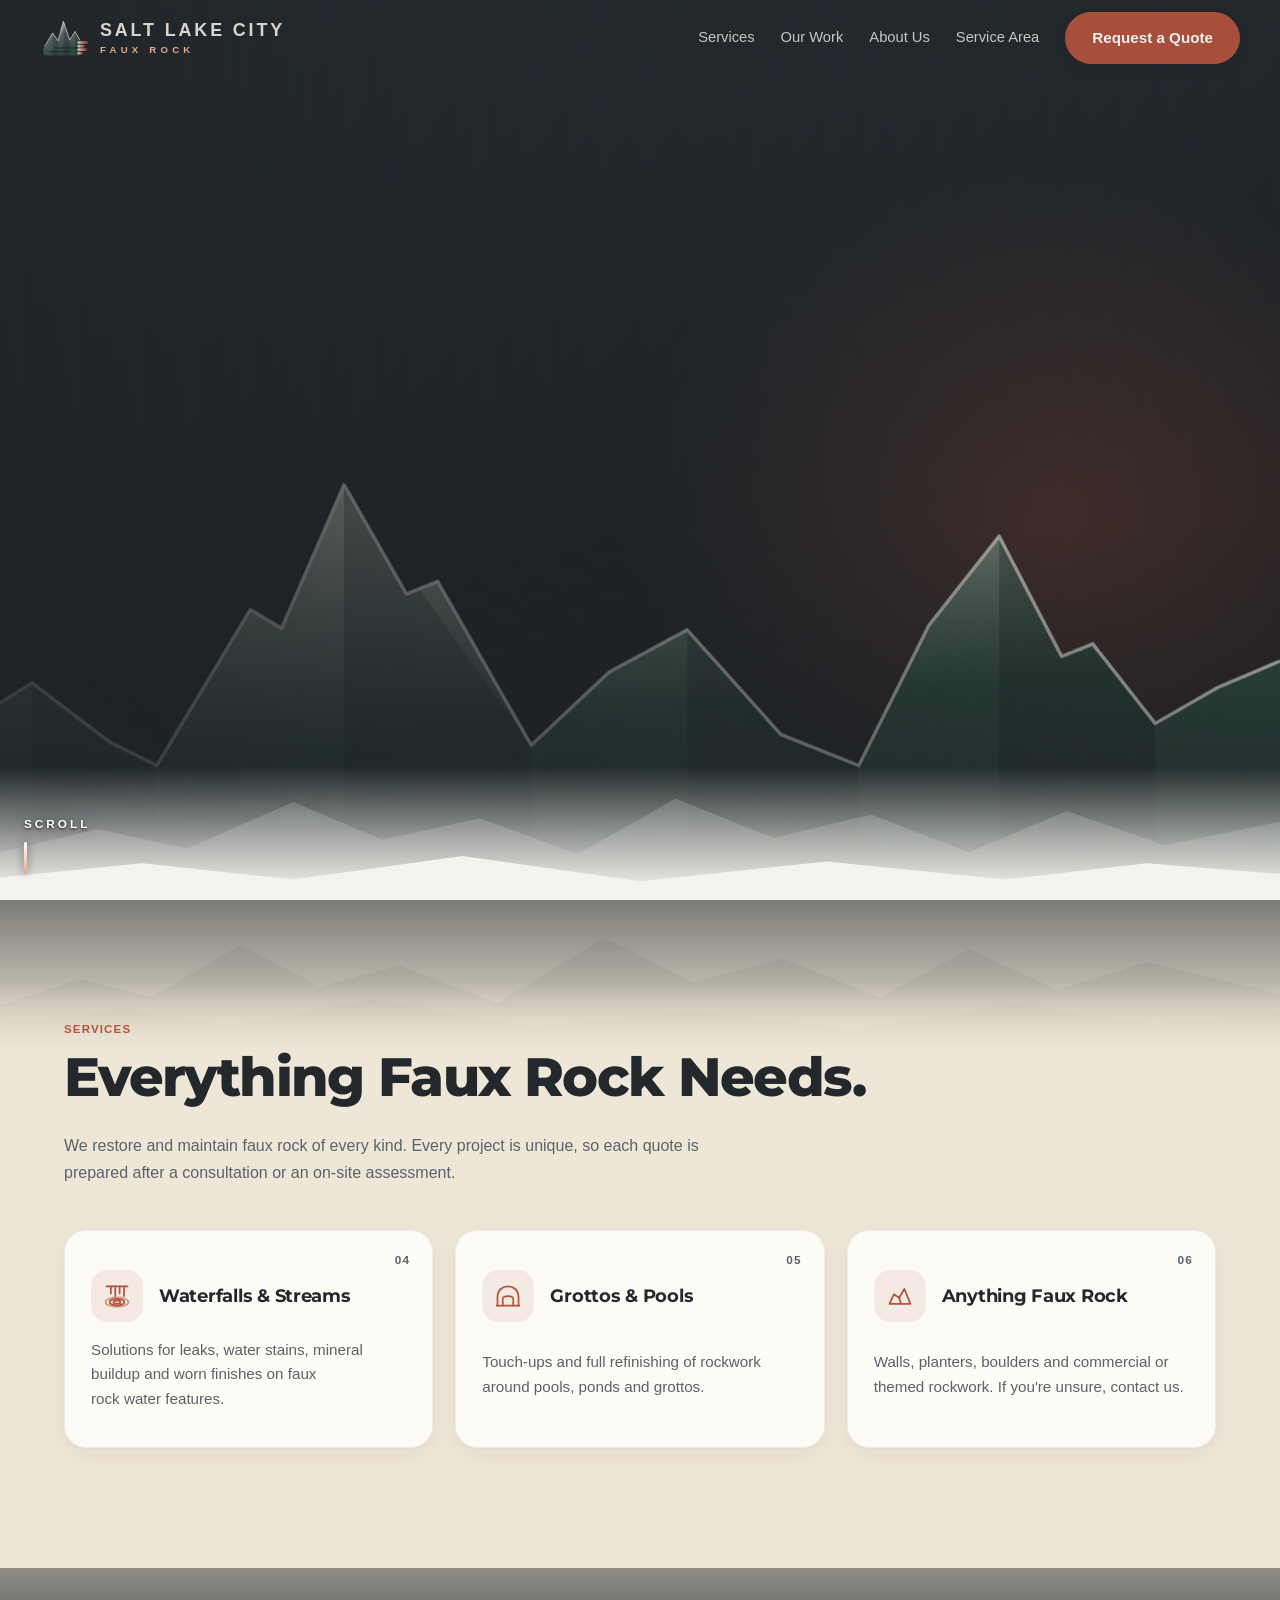
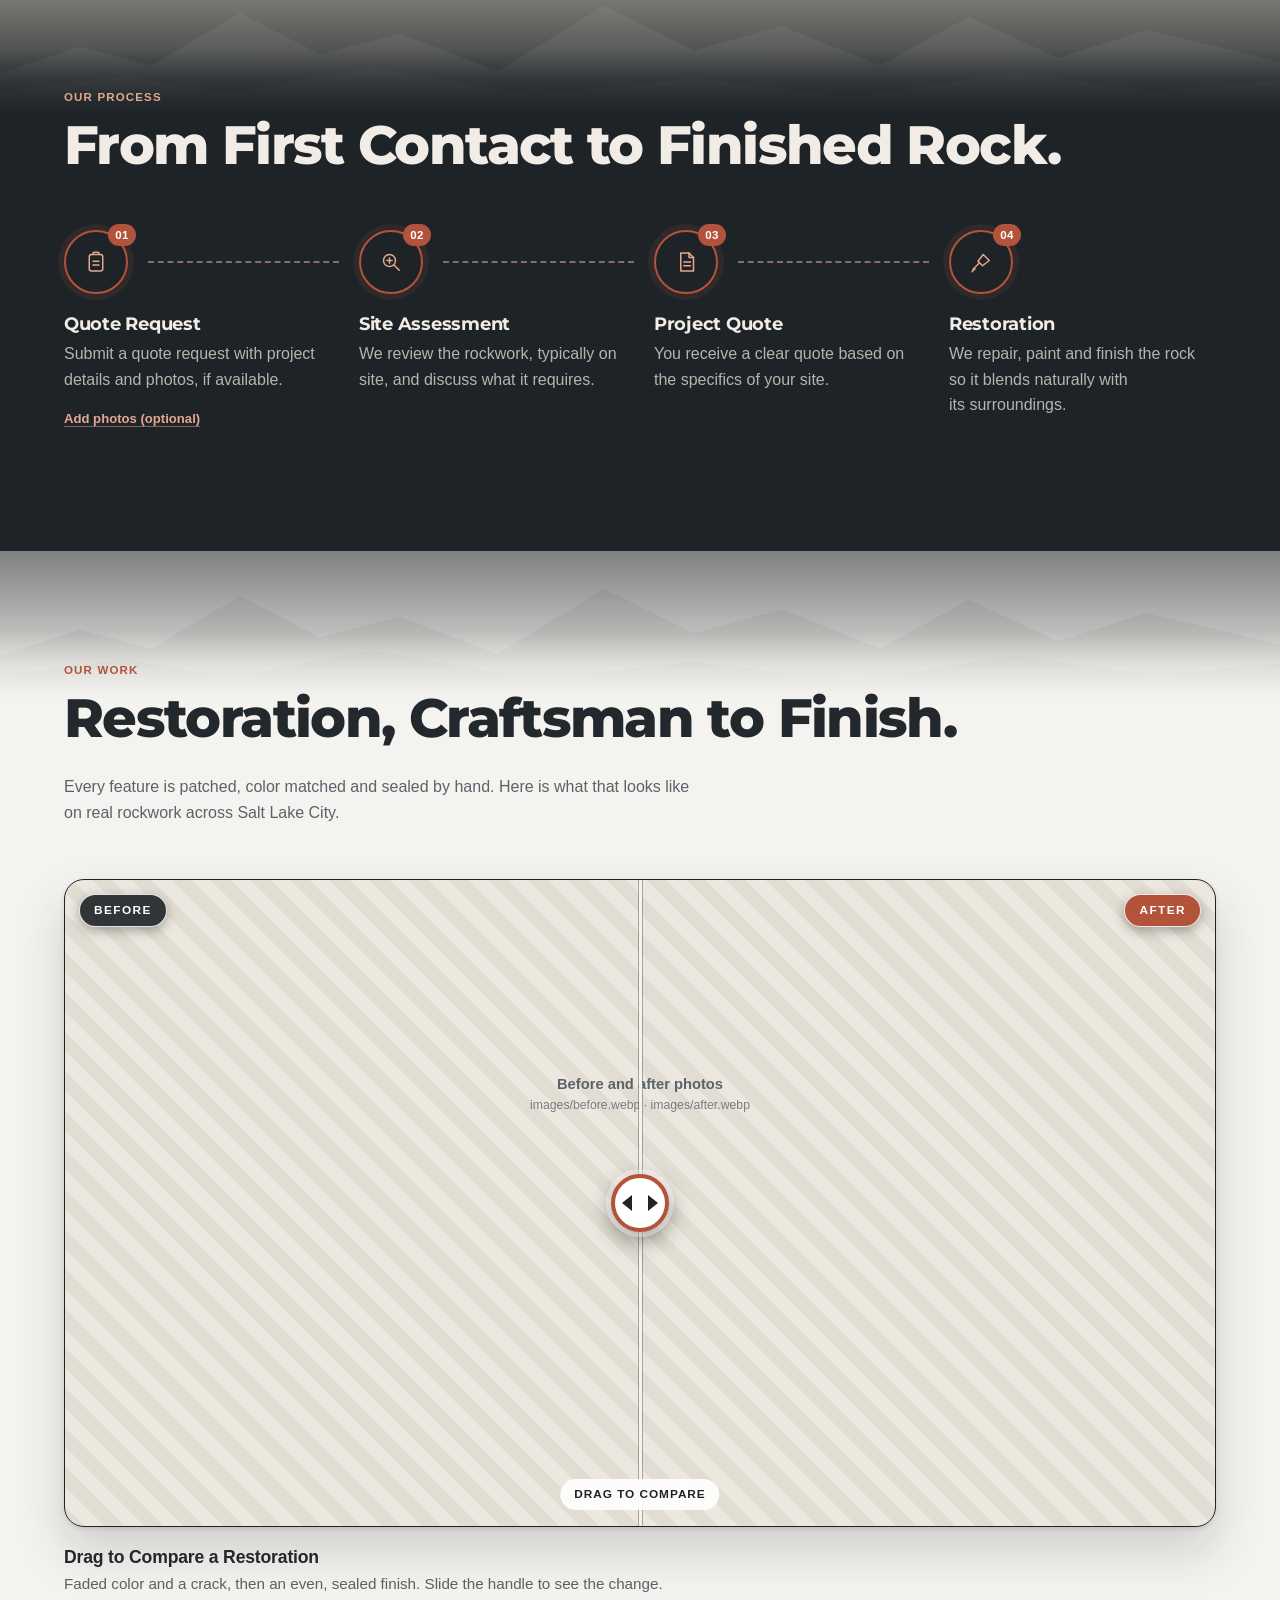
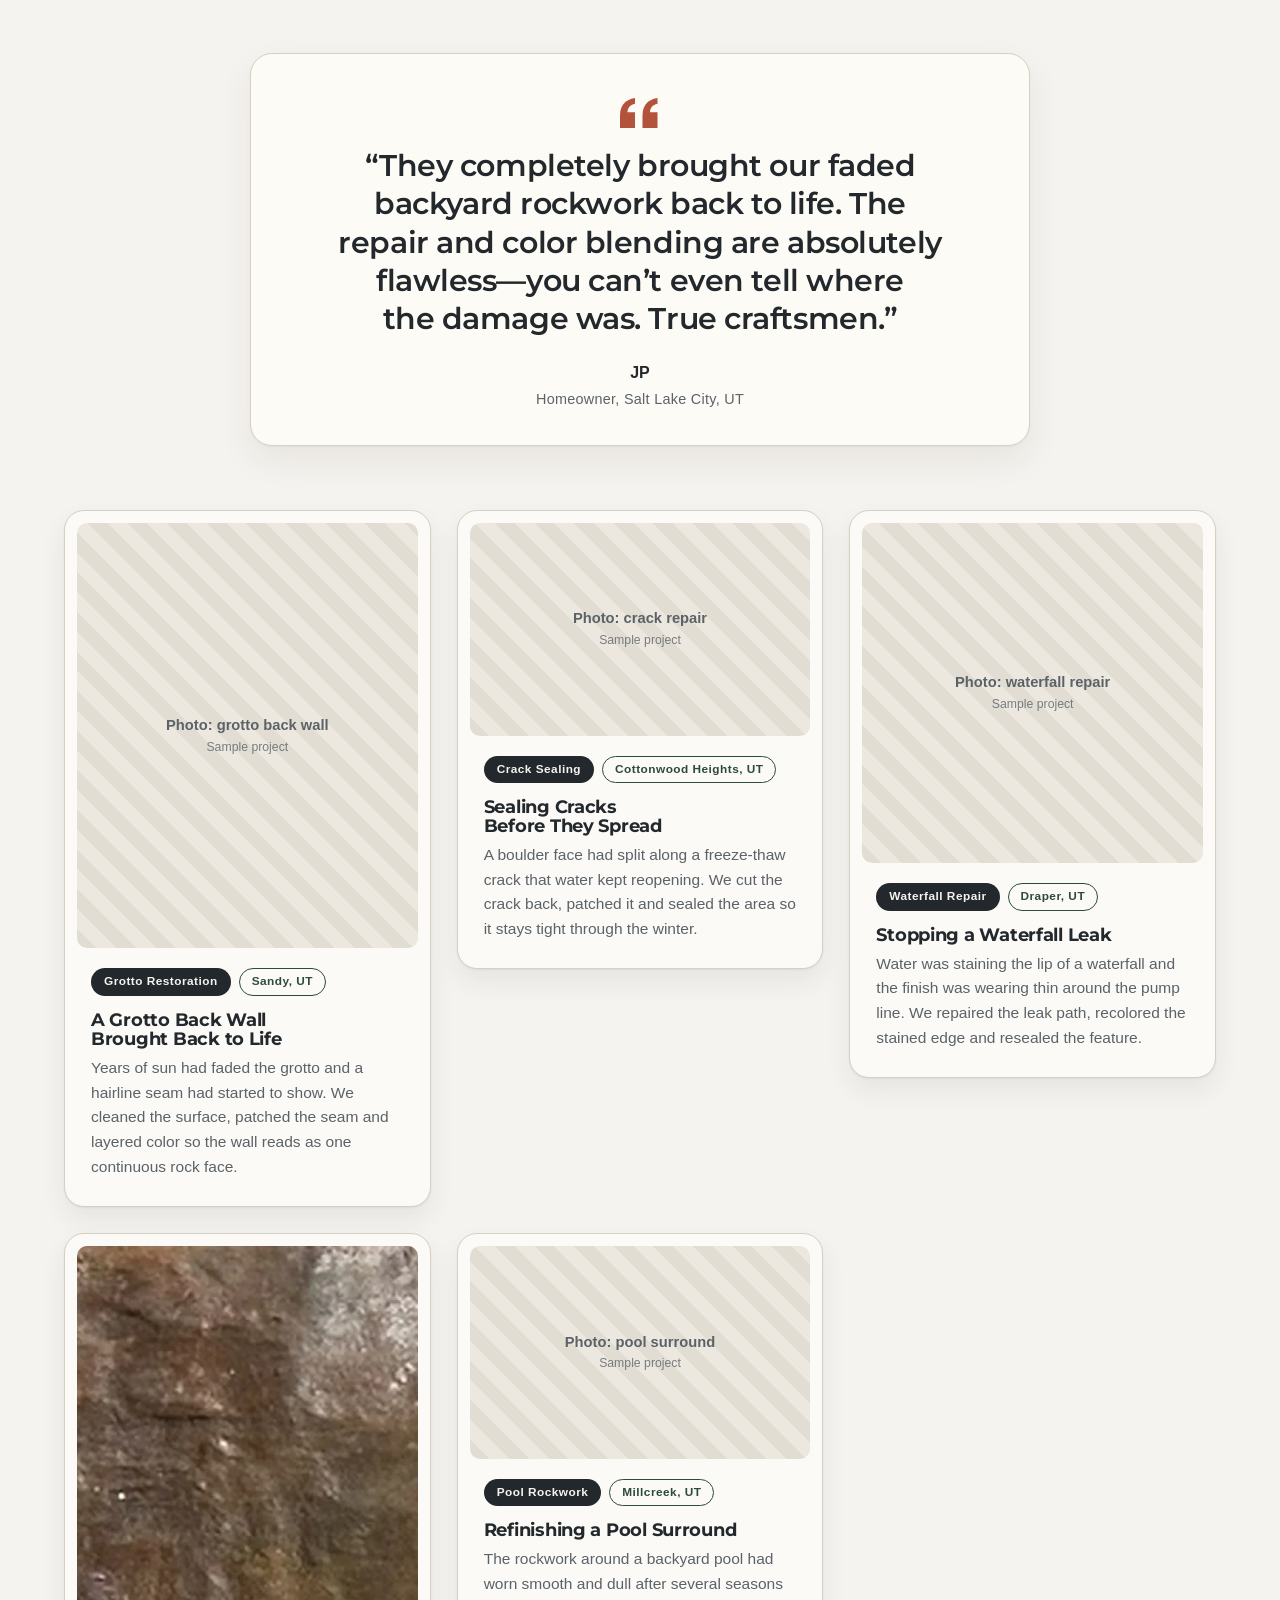
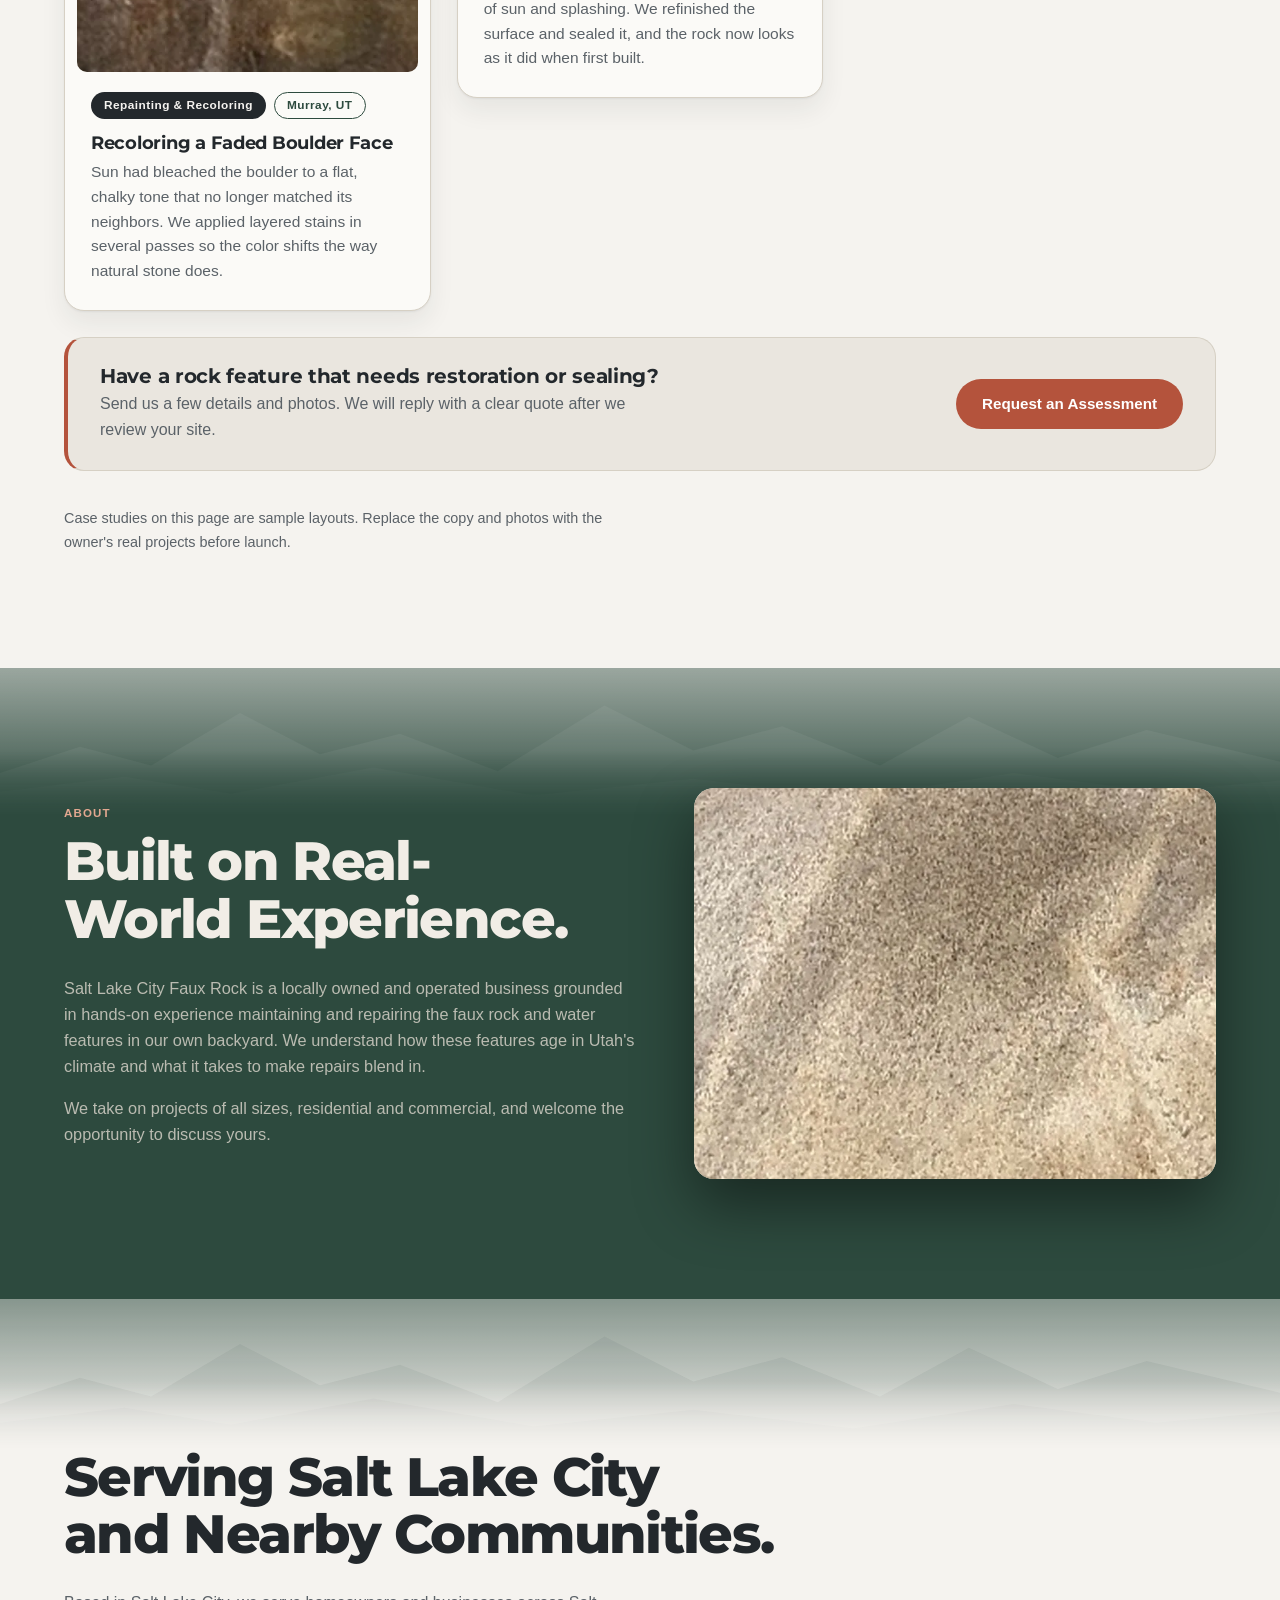
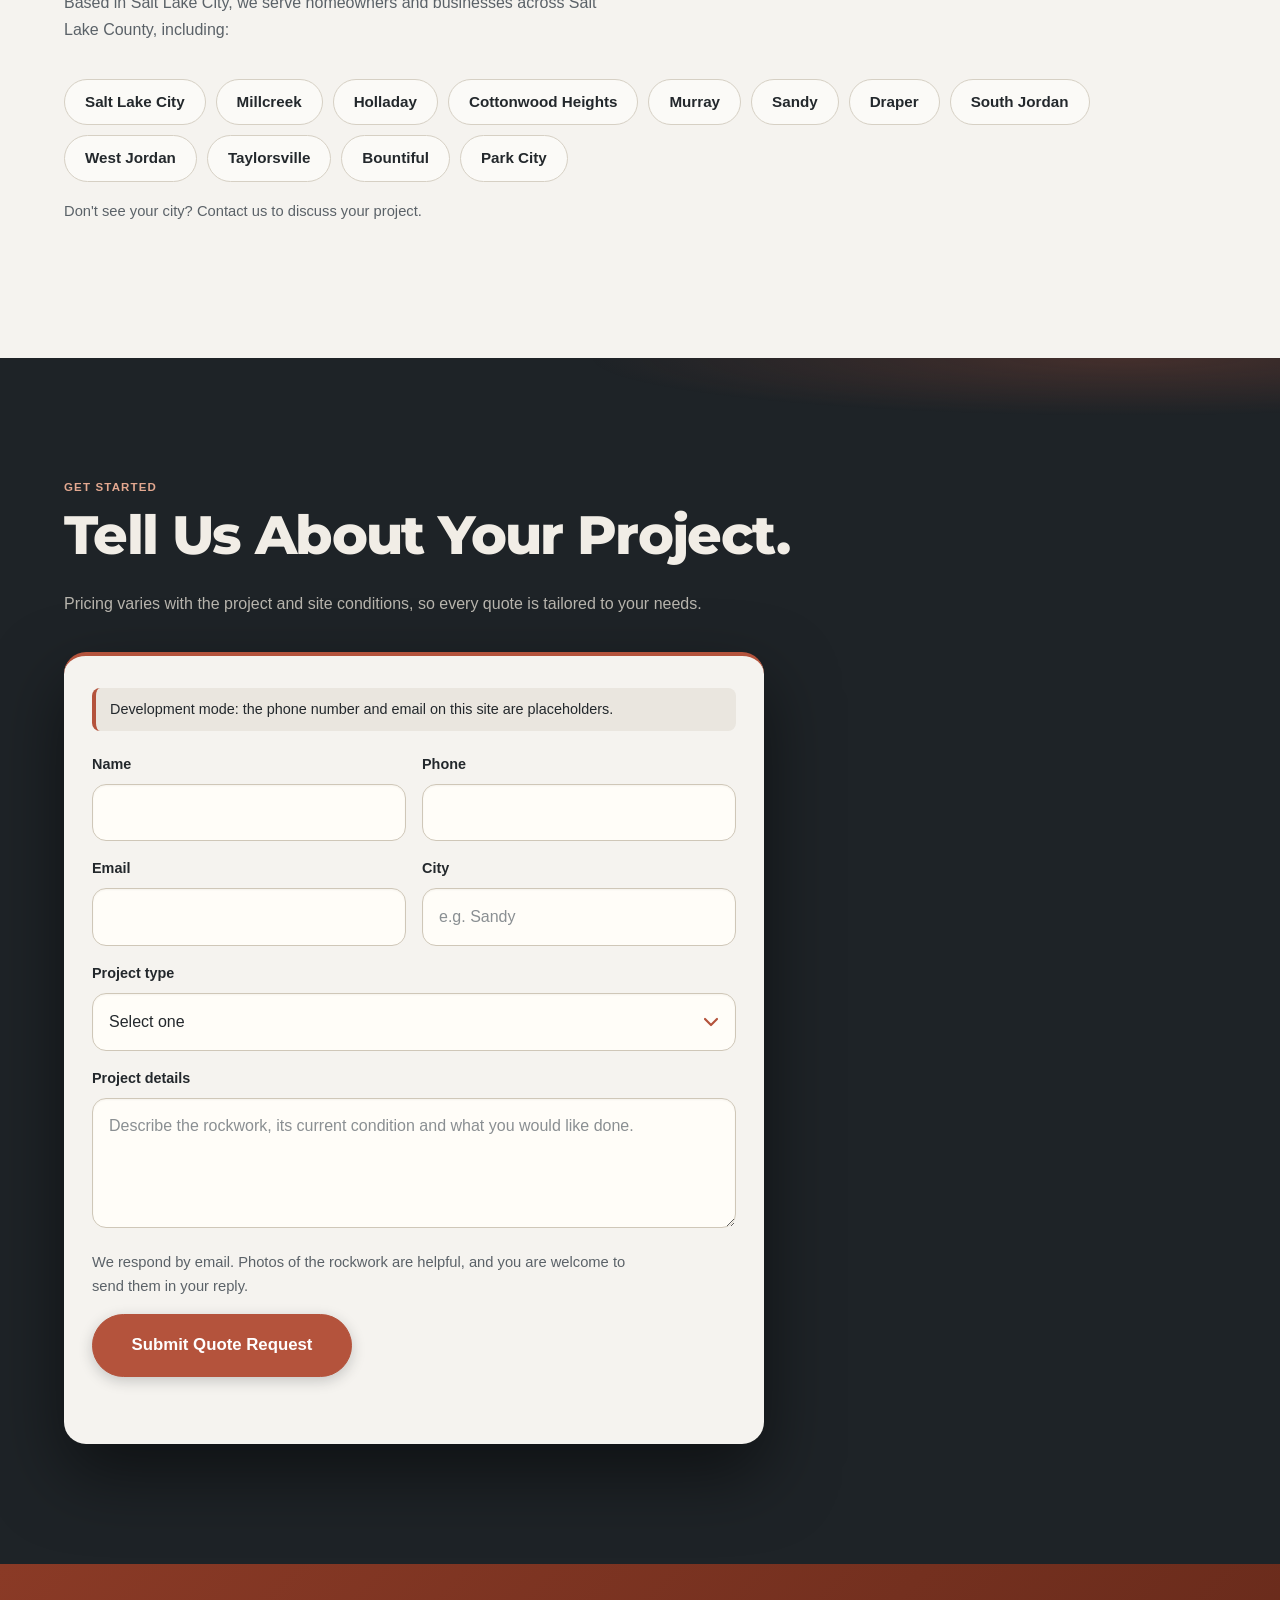
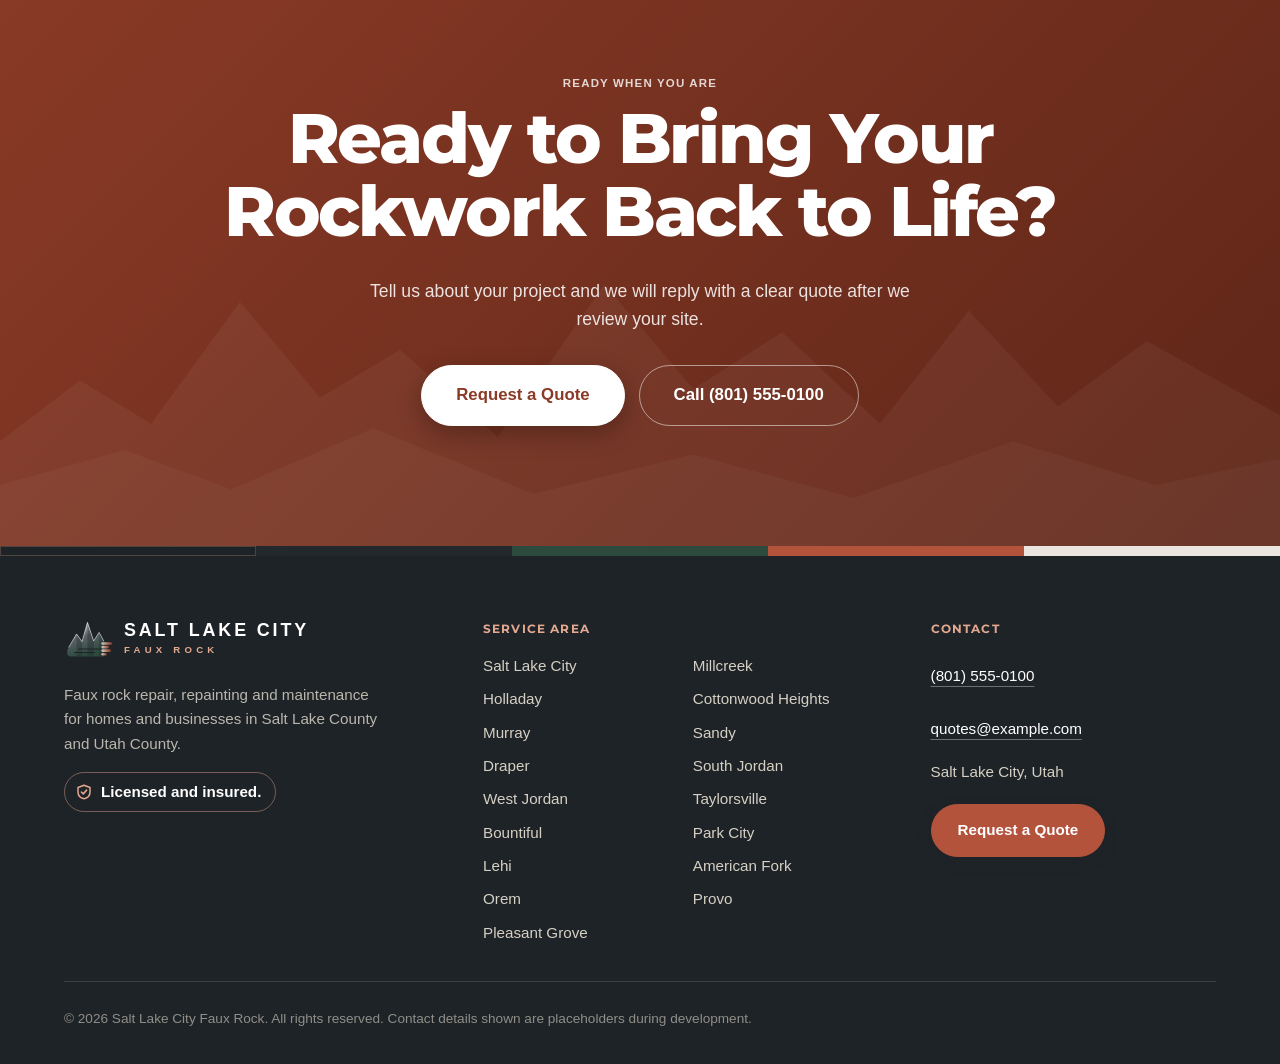
==== commit a480c84e: "Restore placeholder phone and email (revert removal) Co-Authored-By: Claude Sonnet 5.5 <noreply@anth" ====
--- a/index.html
+++ b/index.html
@@ -298,6 +298,7 @@
           <h2 class="reveal">Tell Us About Your&nbsp;Project.</h2>
           <p class="intro reveal">Pricing varies with the project and site conditions, so every quote is tailored to your&nbsp;needs.</p>
           <div class="form-card reveal">
+            <div class="dev-note">Development mode: the phone number and email on this site are placeholders.</div>
             <div class="thanks" id="quote-thanks" tabindex="-1" role="status" aria-live="polite" hidden>
               <div class="thanks-badge" aria-hidden="true"><svg viewBox="0 0 32 32" fill="none" stroke="currentColor" stroke-width="3" stroke-linecap="round" stroke-linejoin="round"><path d="M7 17 L13.5 23.5 L25 10"/></svg></div>
               <h3>Thank You<span id="thanks-name"></span>. Your Request Is In.</h3>
@@ -364,6 +365,7 @@
           <p>Tell us about your project and we will reply with a clear quote after we review your&nbsp;site.</p>
           <div class="final-actions">
             <a class="btn light" href="#quote">Request a Quote</a>
+            <a class="btn ghost" href="tel:+18015550100" aria-label="Call Salt Lake City Faux Rock at (801) 555-0100">Call (801) 555-0100</a>
           </div>
         </div>
       </section>
@@ -393,12 +395,14 @@
           <div>
             <h4>Contact</h4>
             <ul class="foot-list">
+              <li><a class="contact-link" href="tel:+18015550100" aria-label="Call Salt Lake City Faux Rock at (801) 555-0100">(801) 555-0100</a></li>
+              <li><a class="contact-link" href="mailto:quotes@example.com?subject=Quote%20request%20-%20Salt%20Lake%20City%20Faux%20Rock" aria-label="Email Salt Lake City Faux Rock at quotes@example.com">quotes@example.com</a></li>
               <li>Salt Lake City,&nbsp;Utah</li>
             </ul>
             <a class="btn foot-btn" href="#quote">Request a Quote</a>
           </div>
         </div>
-        <p class="note foot-legal">&copy; 2026 Salt Lake City Faux Rock. All rights&nbsp;reserved.</p>
+        <p class="note foot-legal">&copy; 2026 Salt Lake City Faux Rock. All rights reserved. Contact details shown are placeholders during&nbsp;development.</p>
       </div>
     </footer>
 
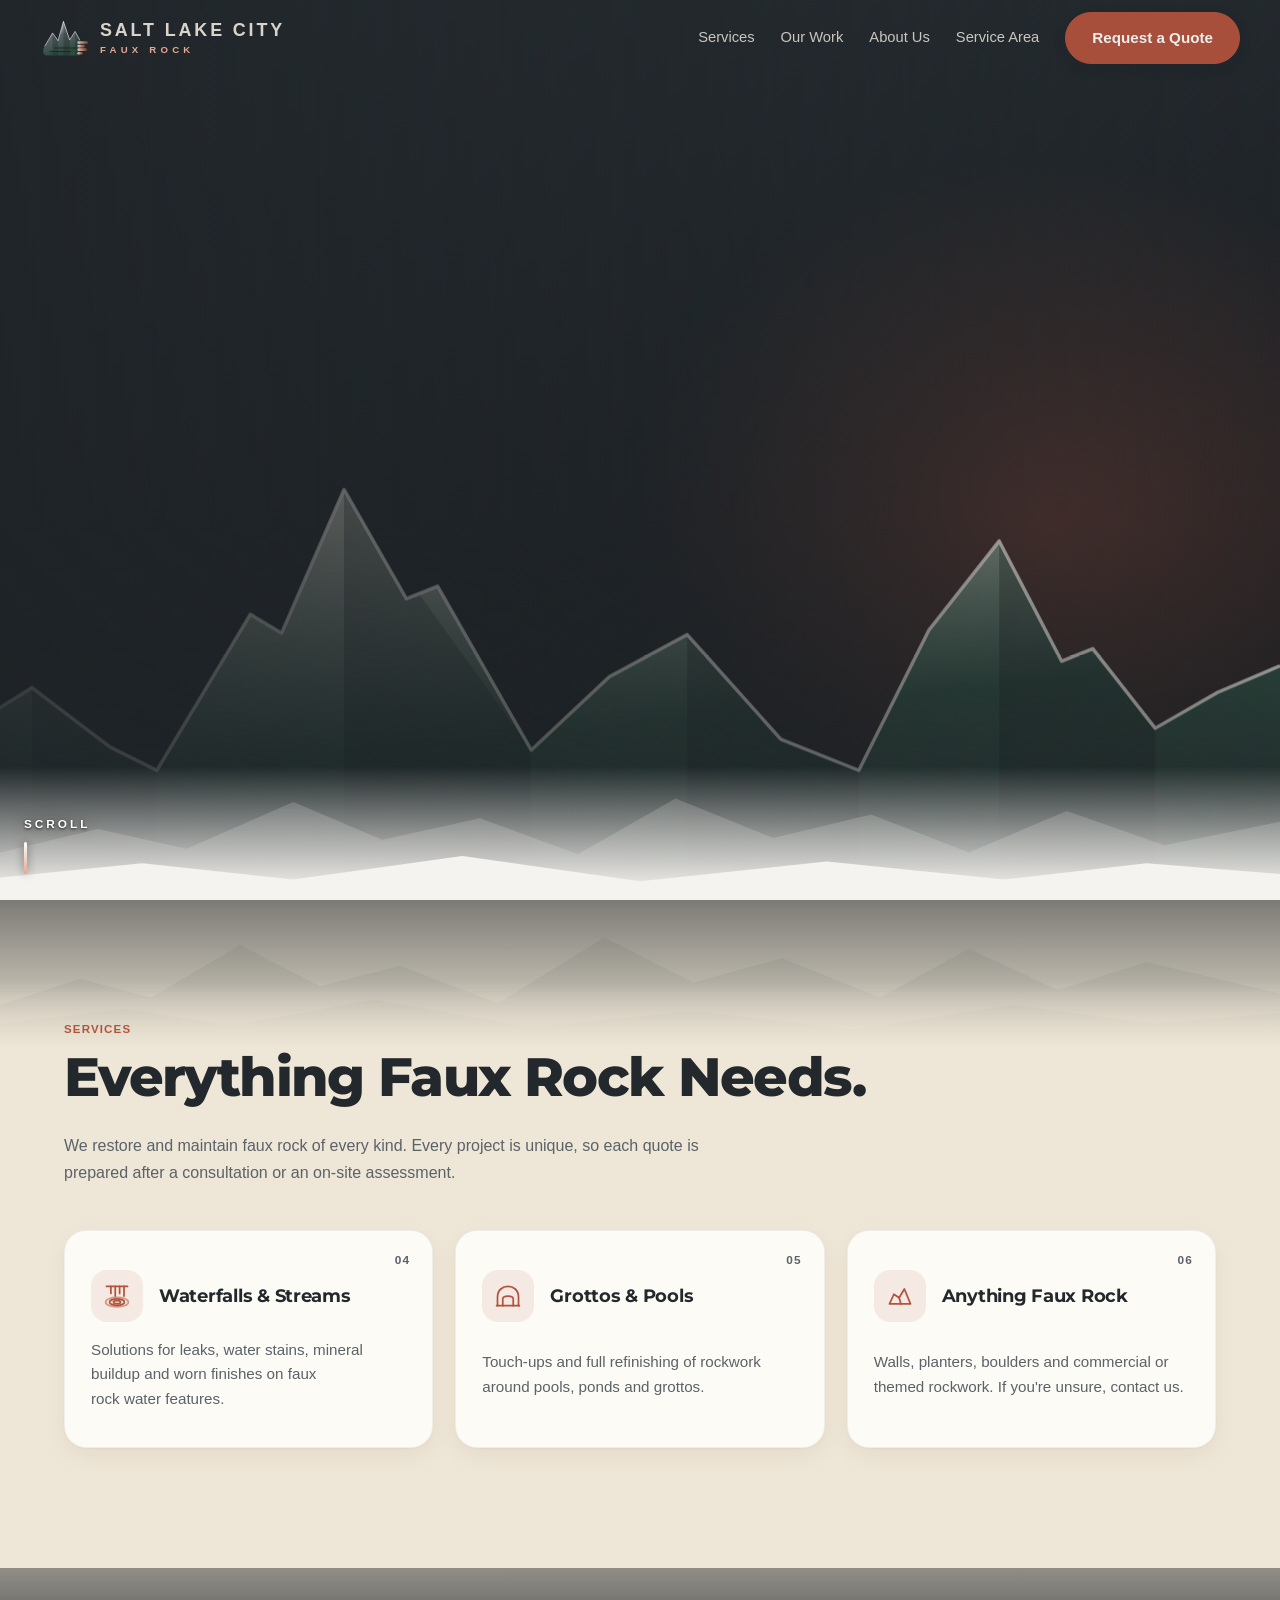
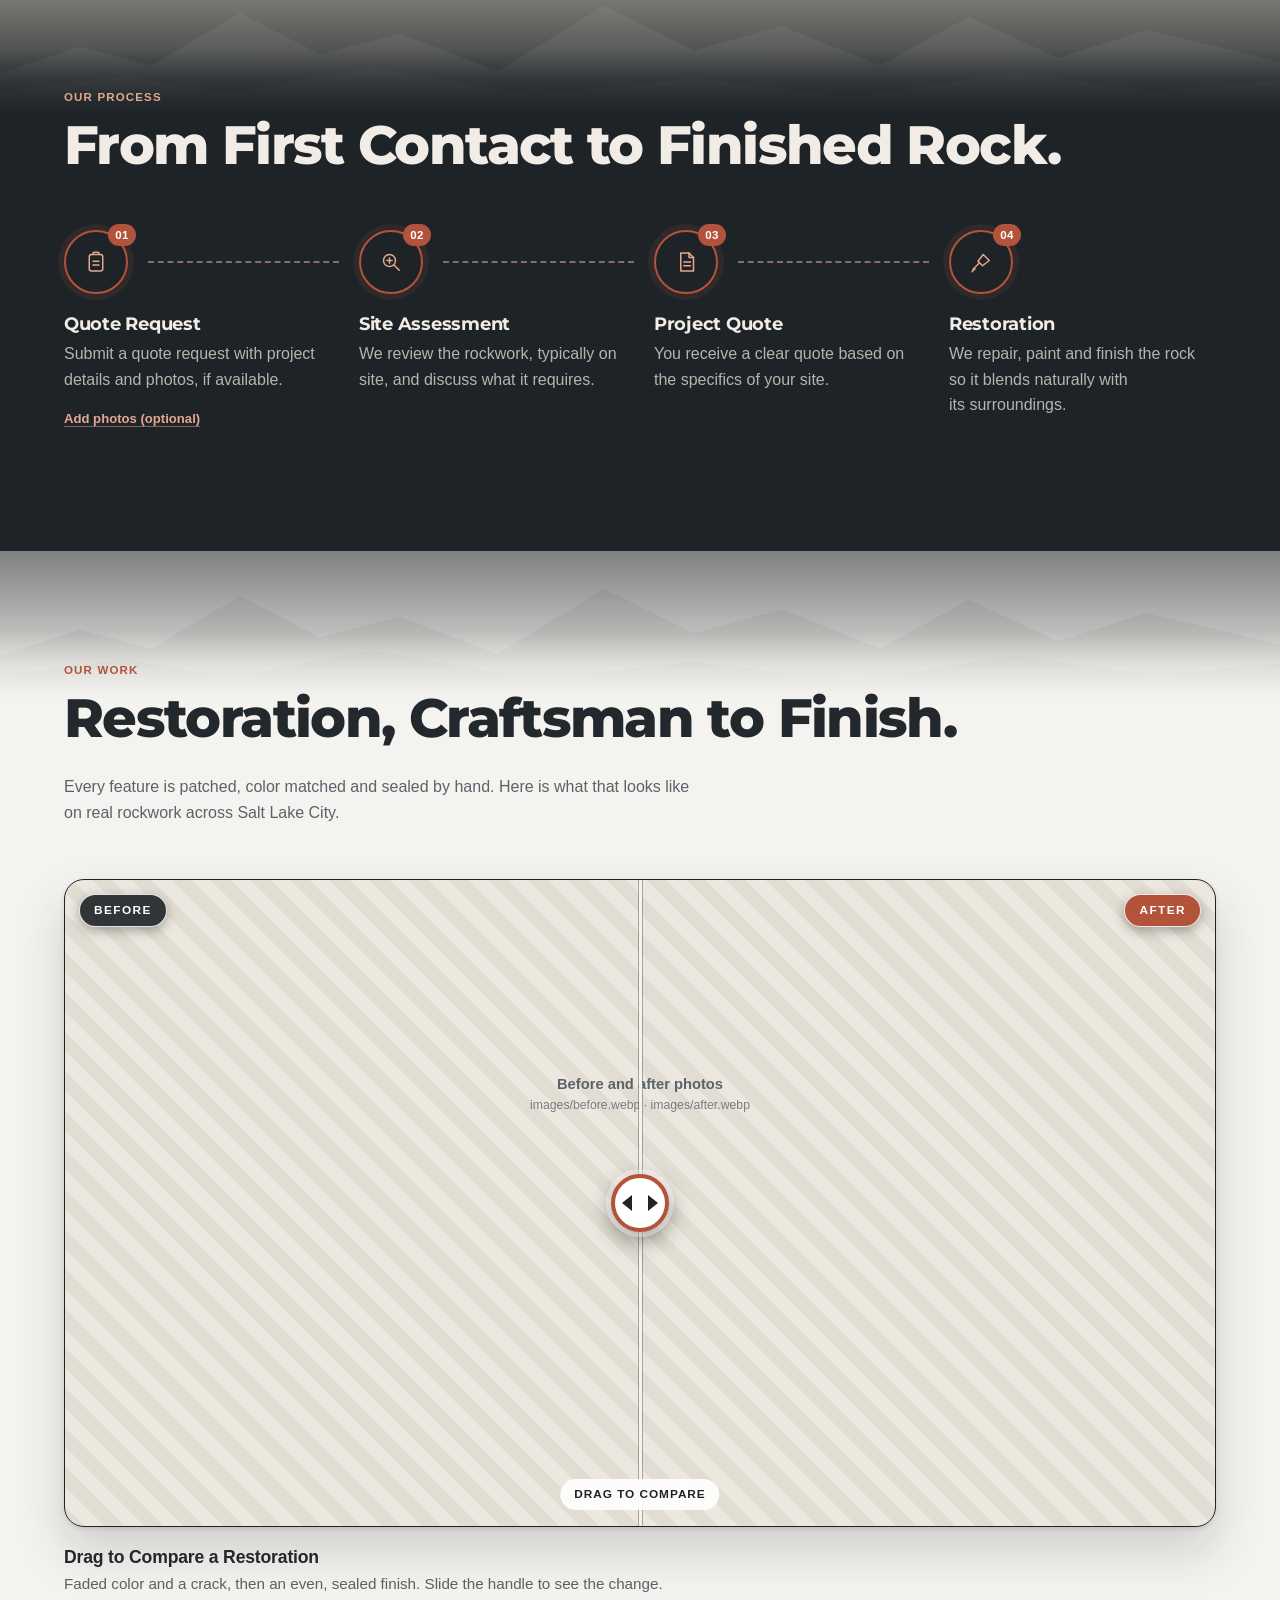
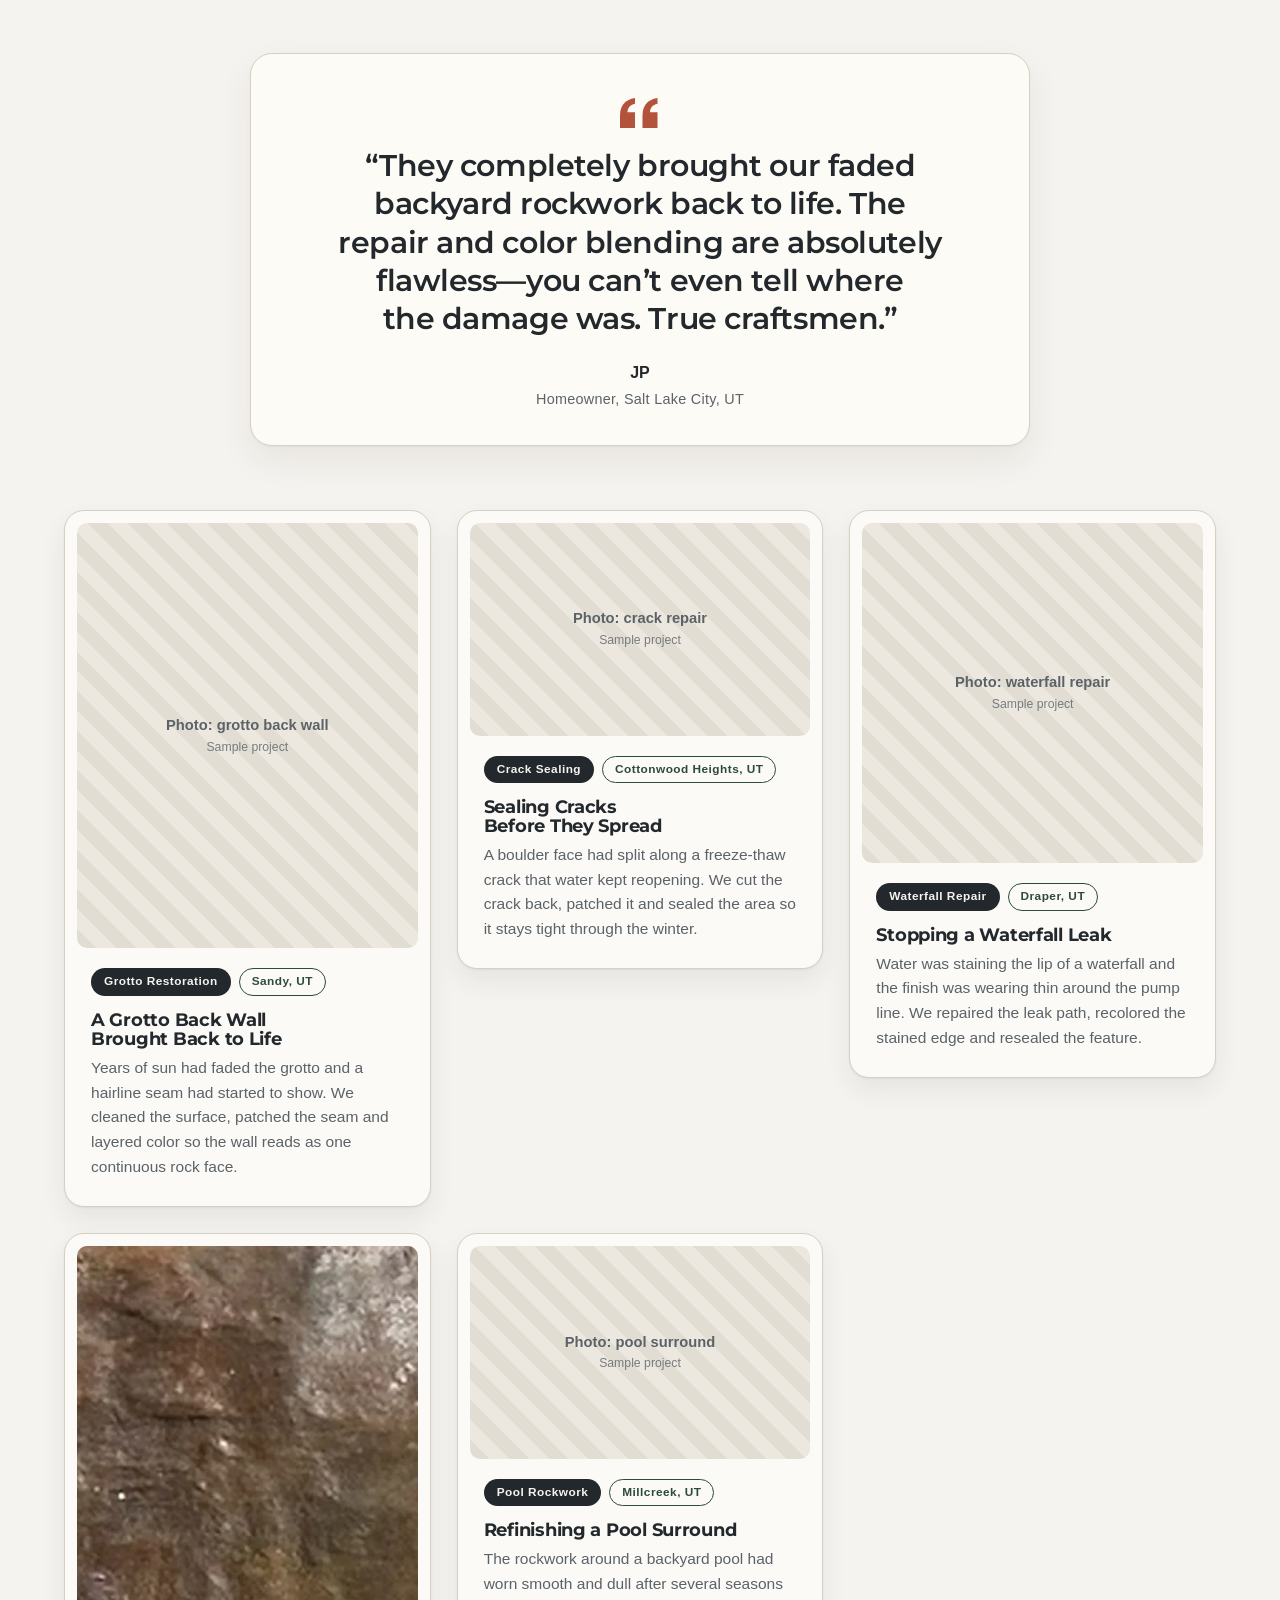
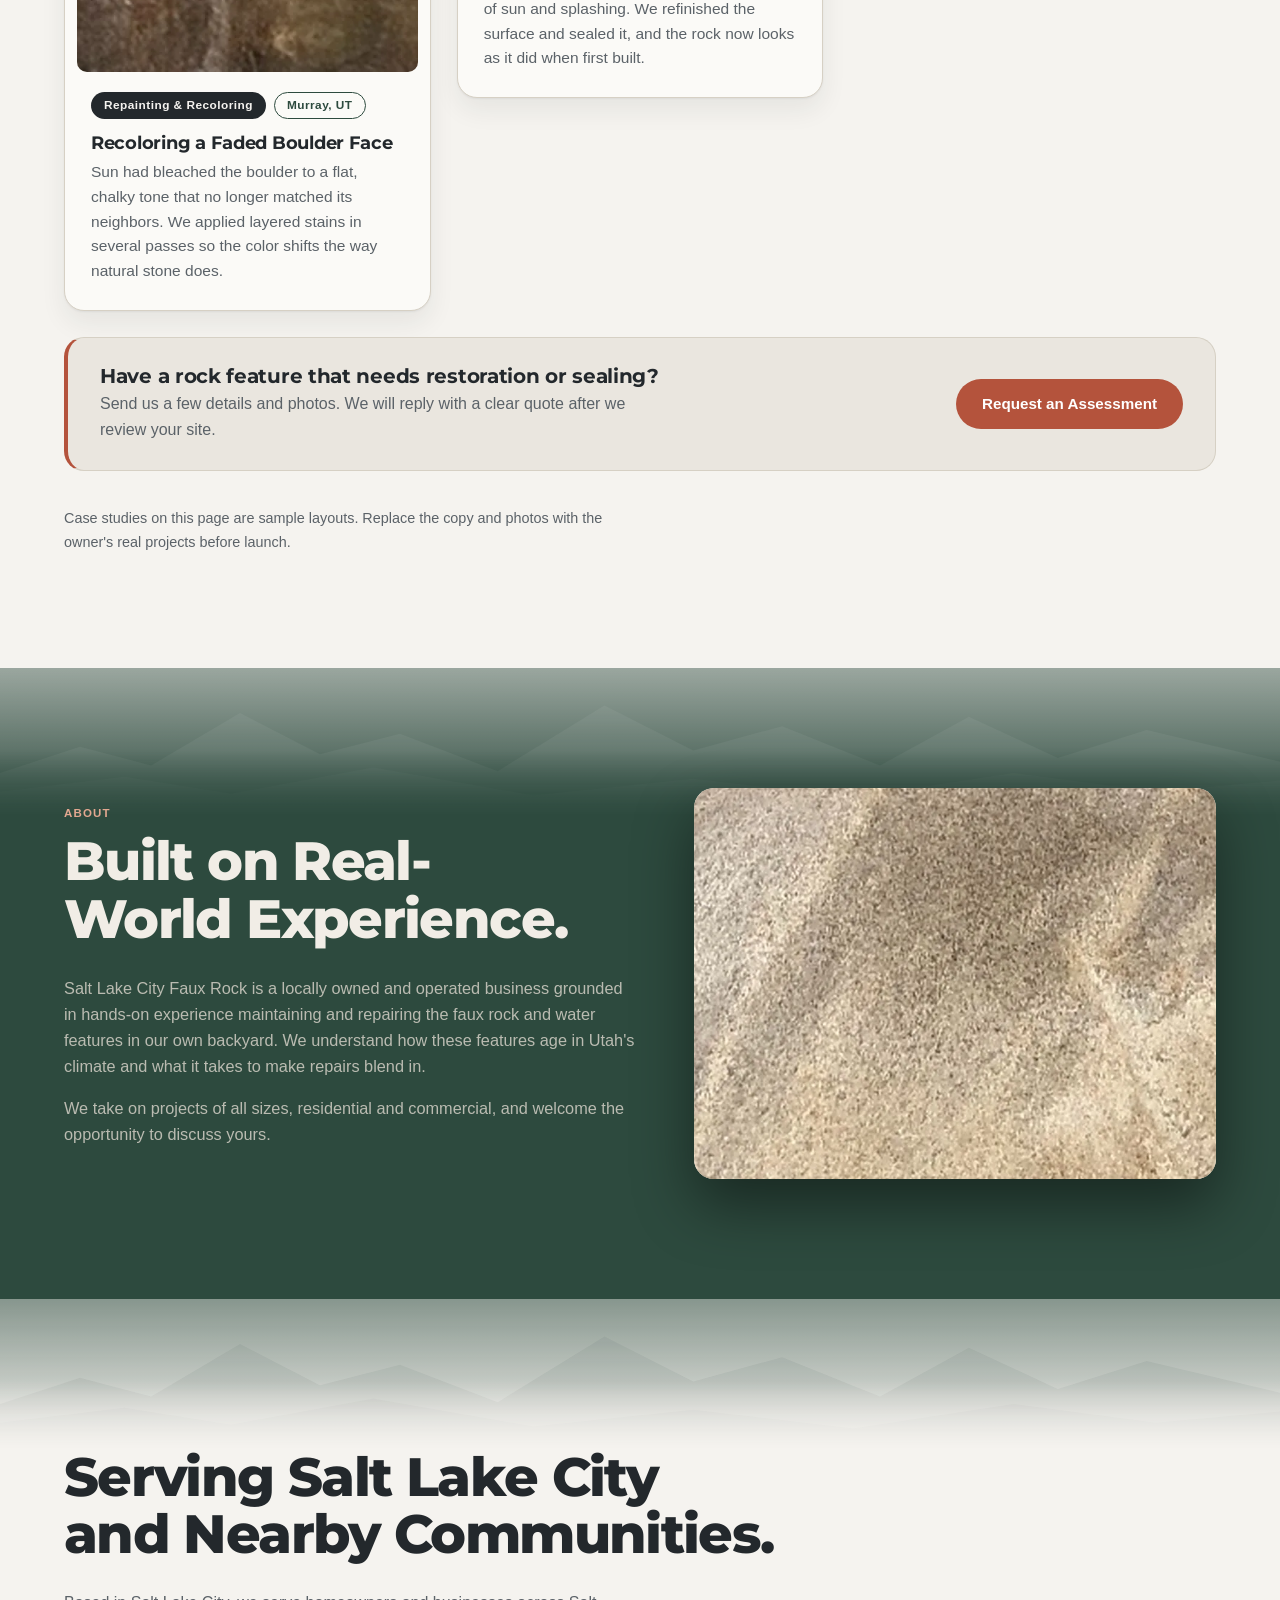
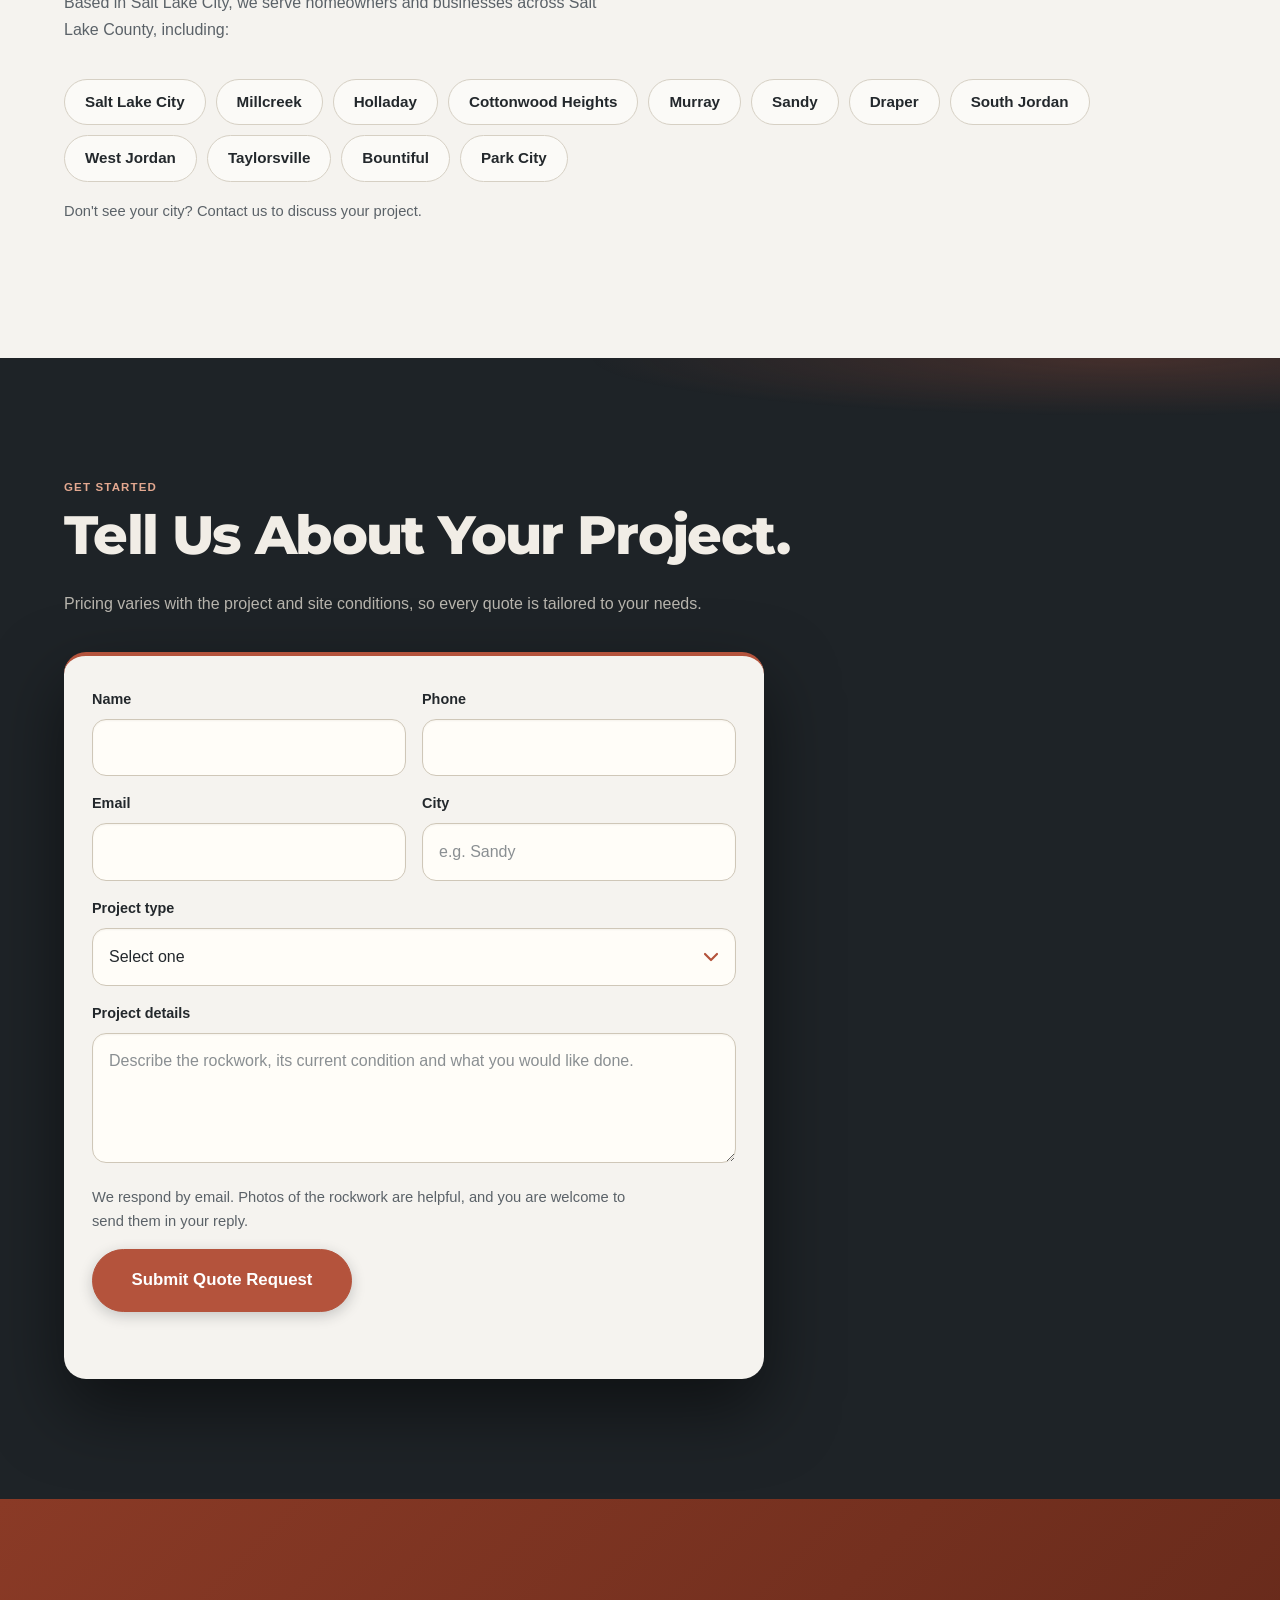
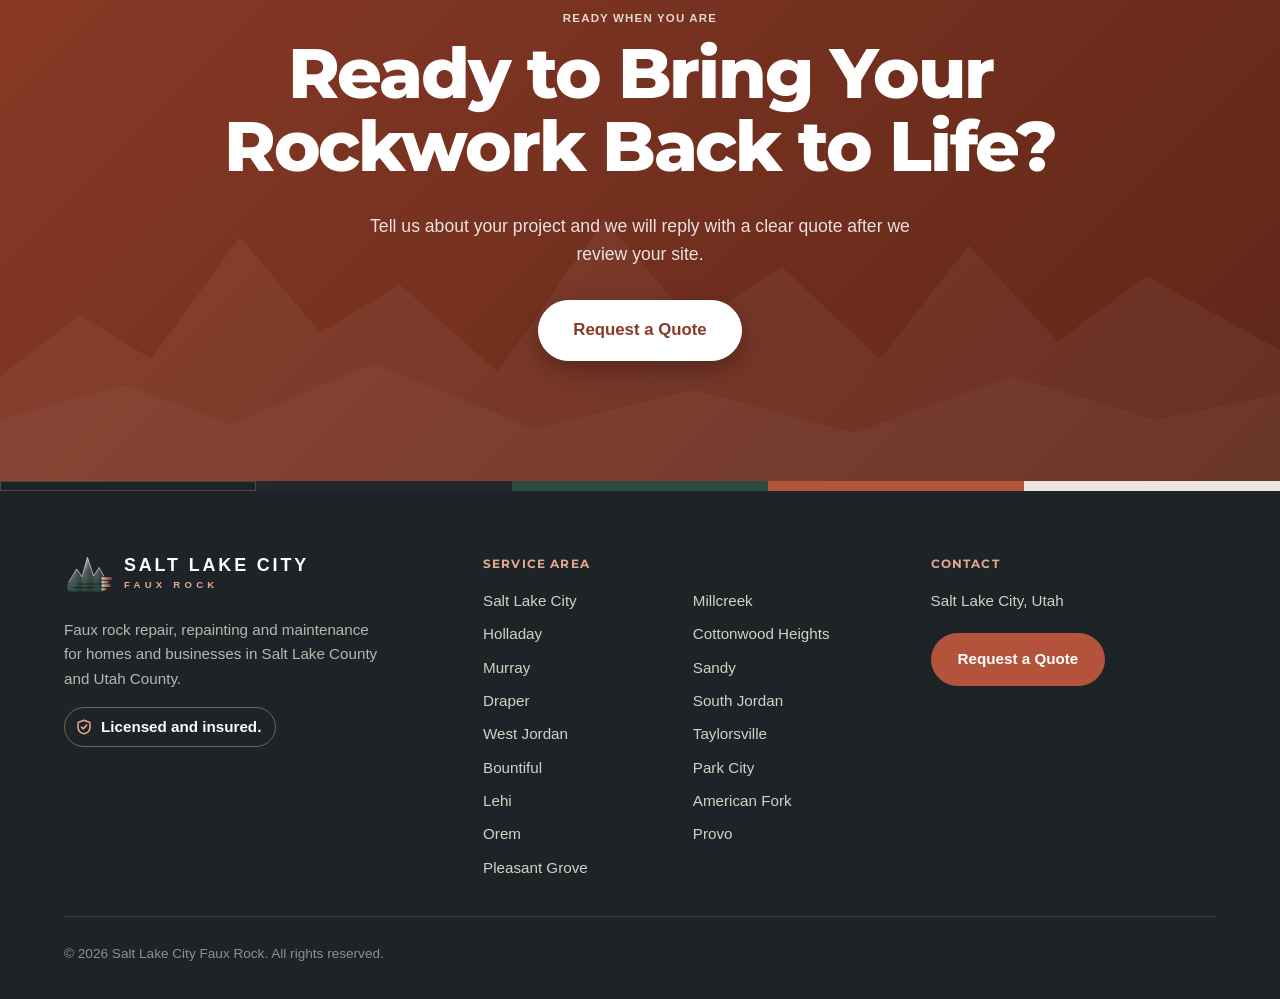
==== commit 4cd09098: "Remove placeholder phone and email again; quote form is the only contact Co-Authored-By: Claude Sonn" ====
--- a/index.html
+++ b/index.html
@@ -298,7 +298,6 @@
           <h2 class="reveal">Tell Us About Your&nbsp;Project.</h2>
           <p class="intro reveal">Pricing varies with the project and site conditions, so every quote is tailored to your&nbsp;needs.</p>
           <div class="form-card reveal">
-            <div class="dev-note">Development mode: the phone number and email on this site are placeholders.</div>
             <div class="thanks" id="quote-thanks" tabindex="-1" role="status" aria-live="polite" hidden>
               <div class="thanks-badge" aria-hidden="true"><svg viewBox="0 0 32 32" fill="none" stroke="currentColor" stroke-width="3" stroke-linecap="round" stroke-linejoin="round"><path d="M7 17 L13.5 23.5 L25 10"/></svg></div>
               <h3>Thank You<span id="thanks-name"></span>. Your Request Is In.</h3>
@@ -365,7 +364,6 @@
           <p>Tell us about your project and we will reply with a clear quote after we review your&nbsp;site.</p>
           <div class="final-actions">
             <a class="btn light" href="#quote">Request a Quote</a>
-            <a class="btn ghost" href="tel:+18015550100" aria-label="Call Salt Lake City Faux Rock at (801) 555-0100">Call (801) 555-0100</a>
           </div>
         </div>
       </section>
@@ -395,14 +393,12 @@
           <div>
             <h4>Contact</h4>
             <ul class="foot-list">
-              <li><a class="contact-link" href="tel:+18015550100" aria-label="Call Salt Lake City Faux Rock at (801) 555-0100">(801) 555-0100</a></li>
-              <li><a class="contact-link" href="mailto:quotes@example.com?subject=Quote%20request%20-%20Salt%20Lake%20City%20Faux%20Rock" aria-label="Email Salt Lake City Faux Rock at quotes@example.com">quotes@example.com</a></li>
               <li>Salt Lake City,&nbsp;Utah</li>
             </ul>
             <a class="btn foot-btn" href="#quote">Request a Quote</a>
           </div>
         </div>
-        <p class="note foot-legal">&copy; 2026 Salt Lake City Faux Rock. All rights reserved. Contact details shown are placeholders during&nbsp;development.</p>
+        <p class="note foot-legal">&copy; 2026 Salt Lake City Faux Rock. All rights&nbsp;reserved.</p>
       </div>
     </footer>
 
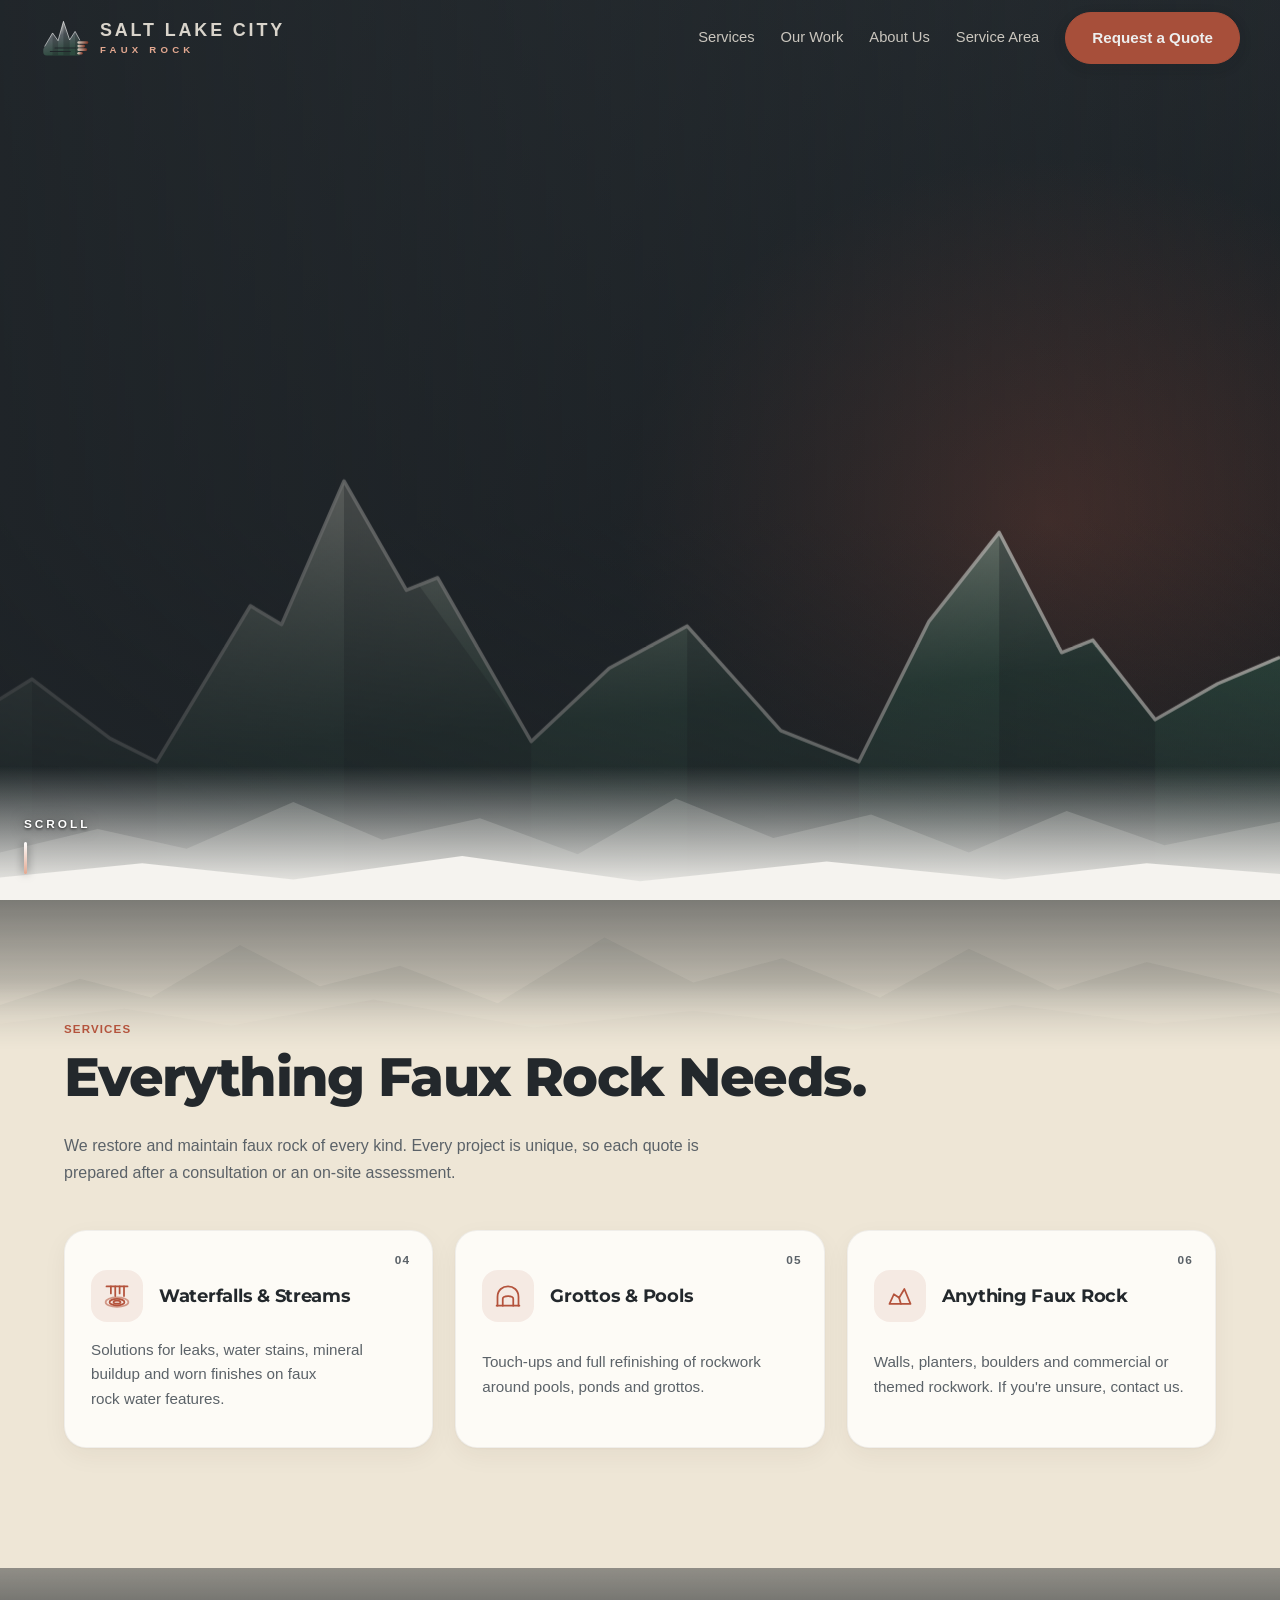
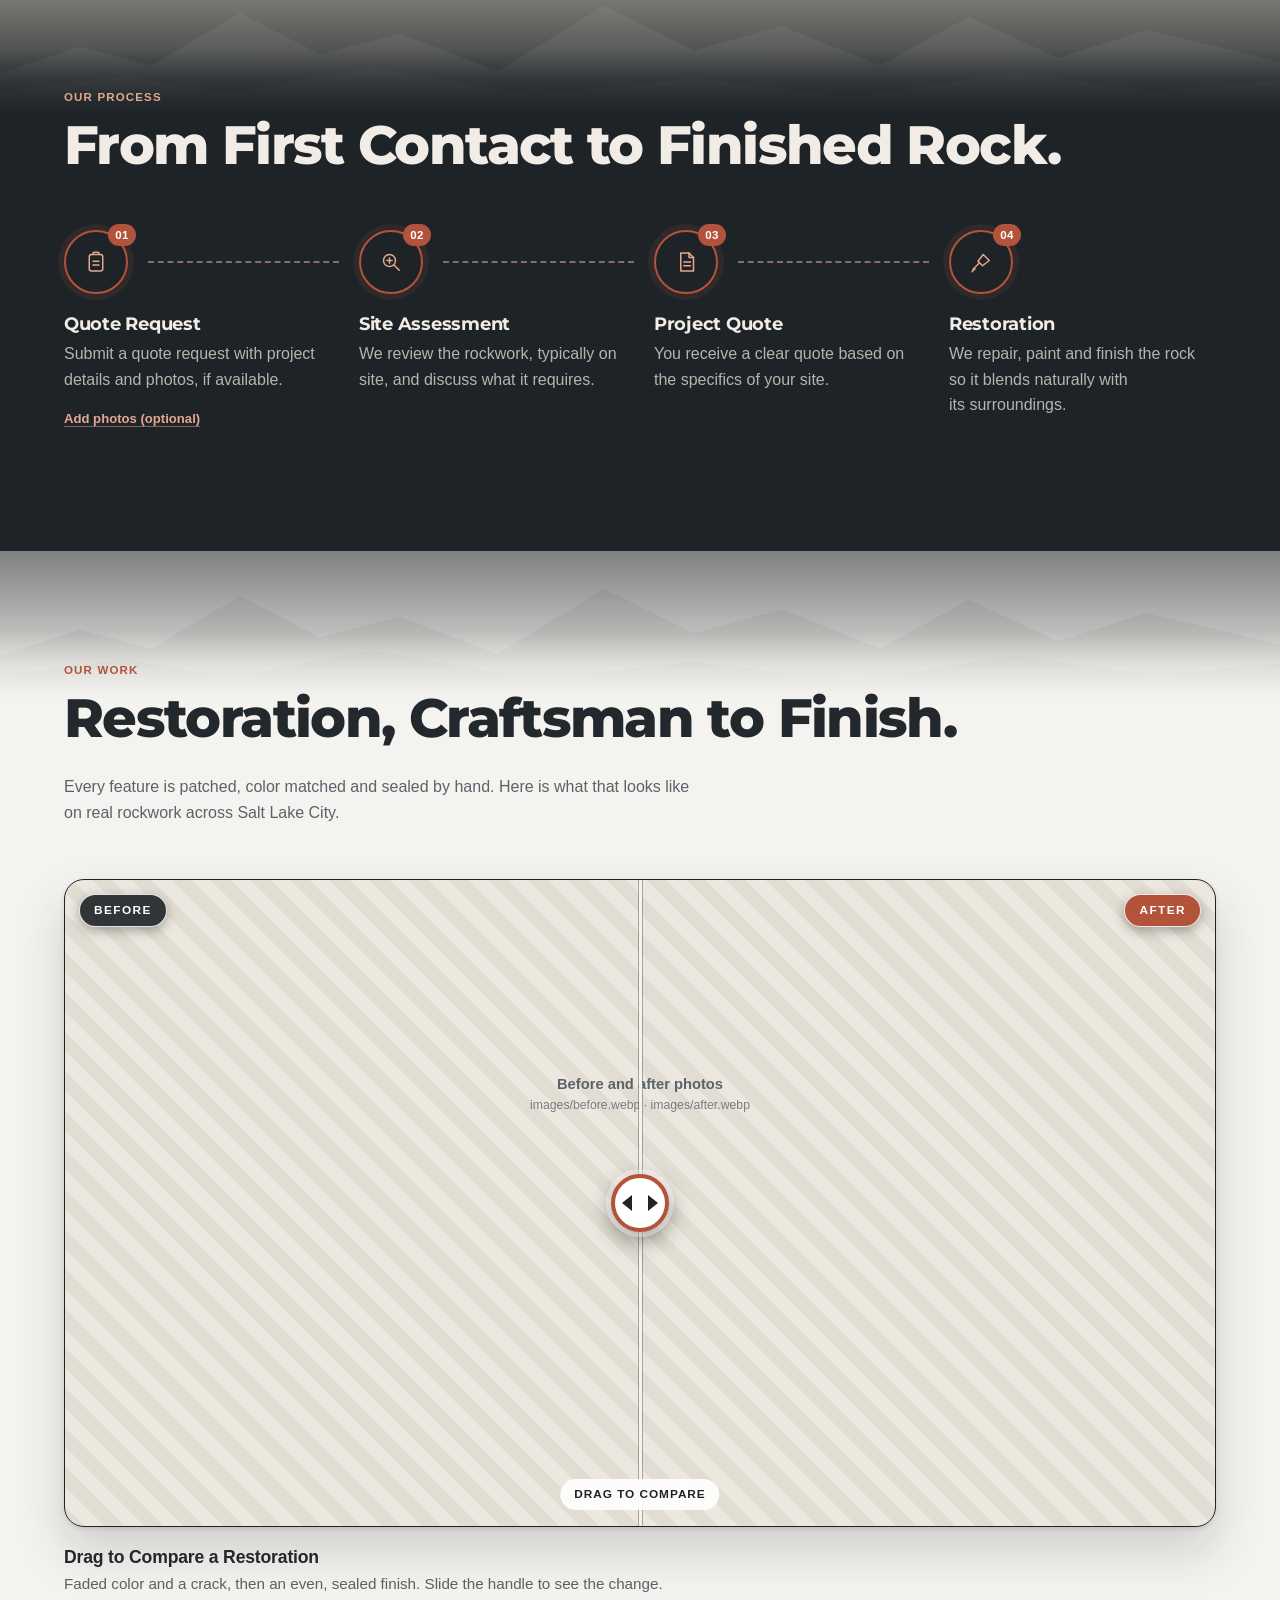
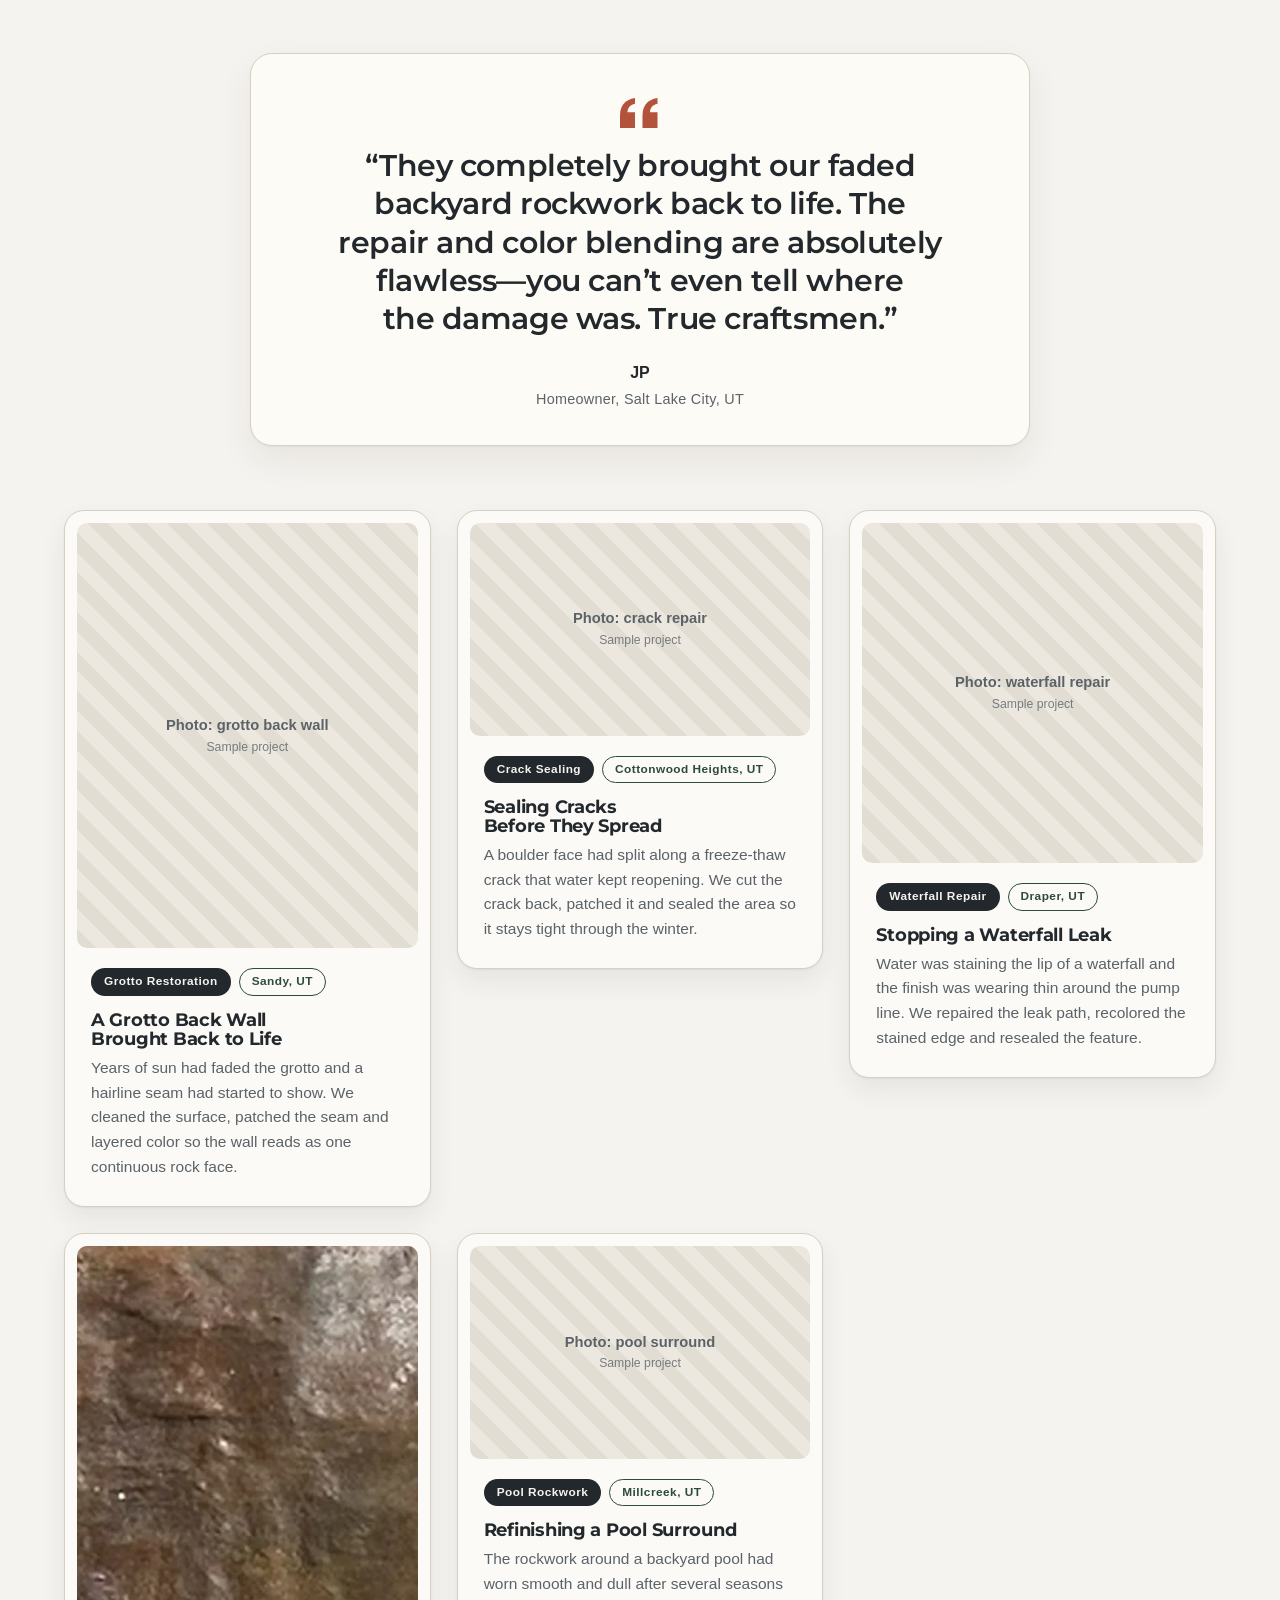
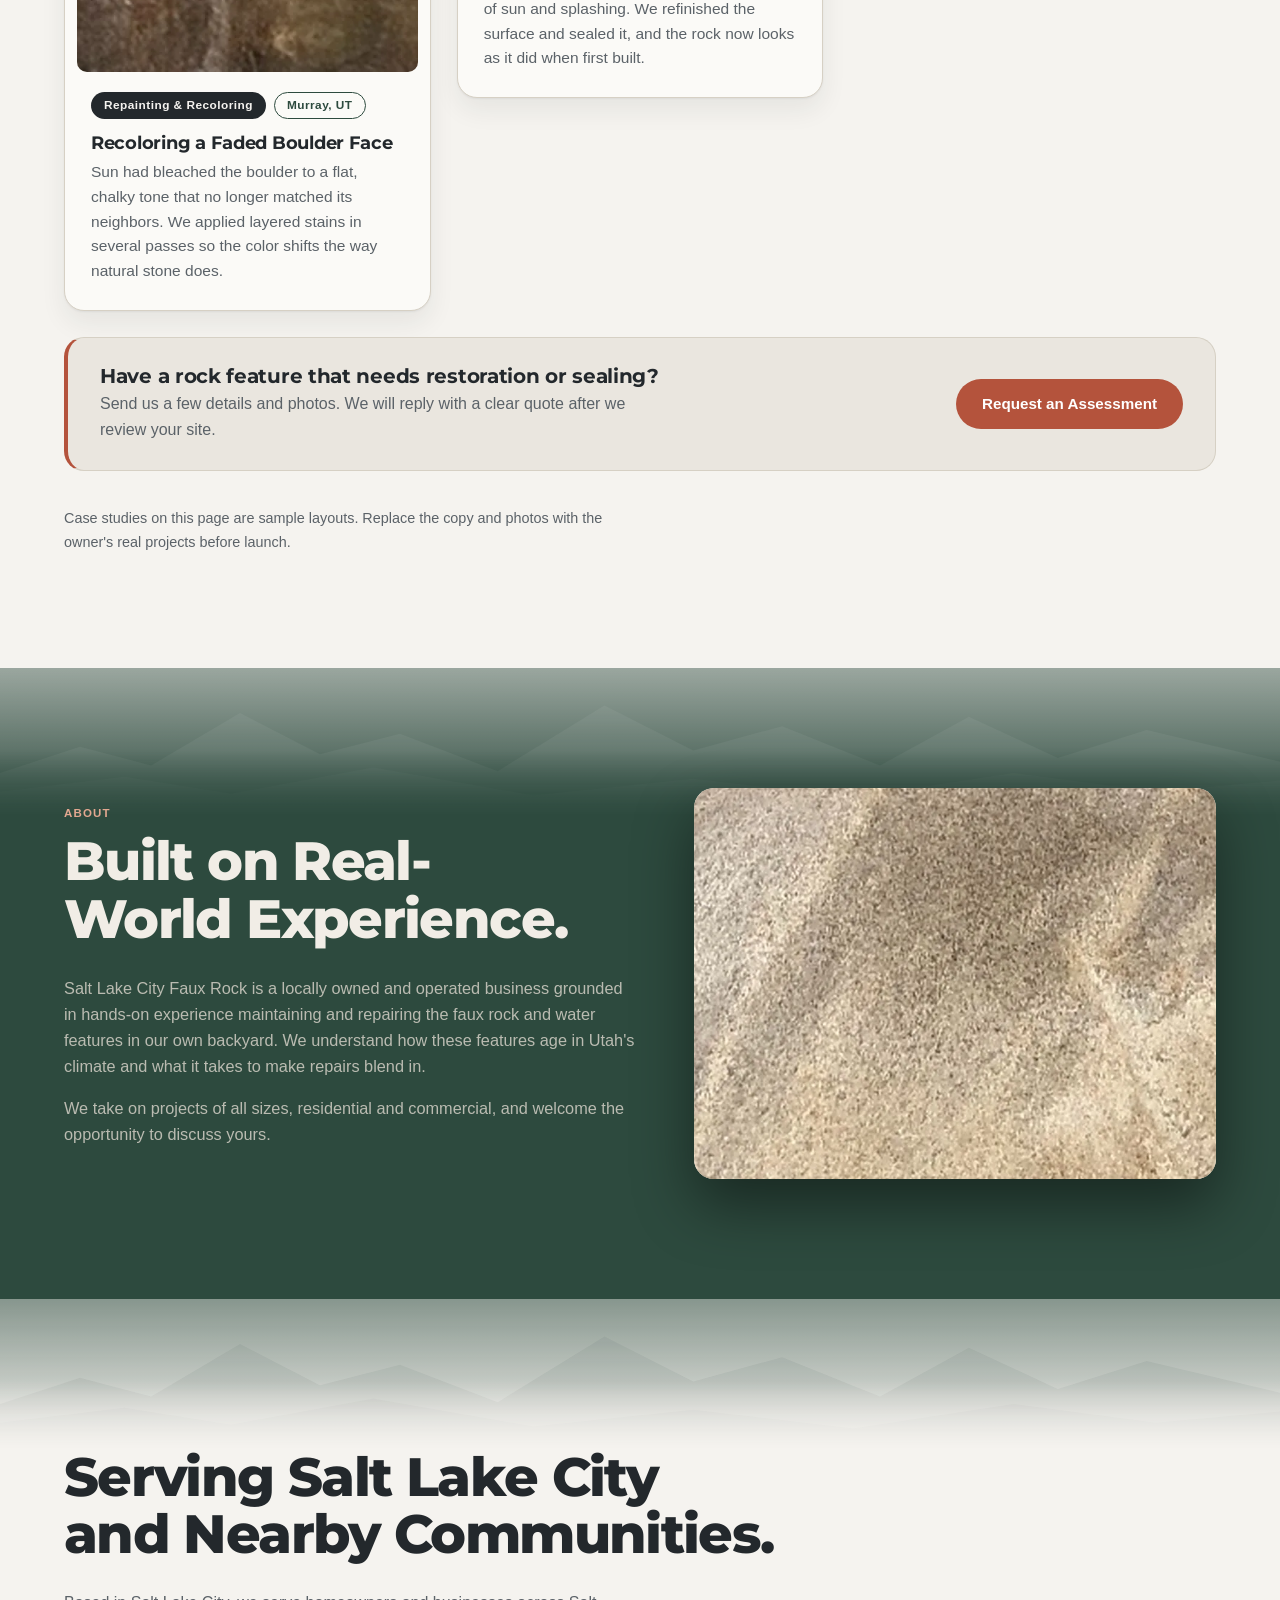
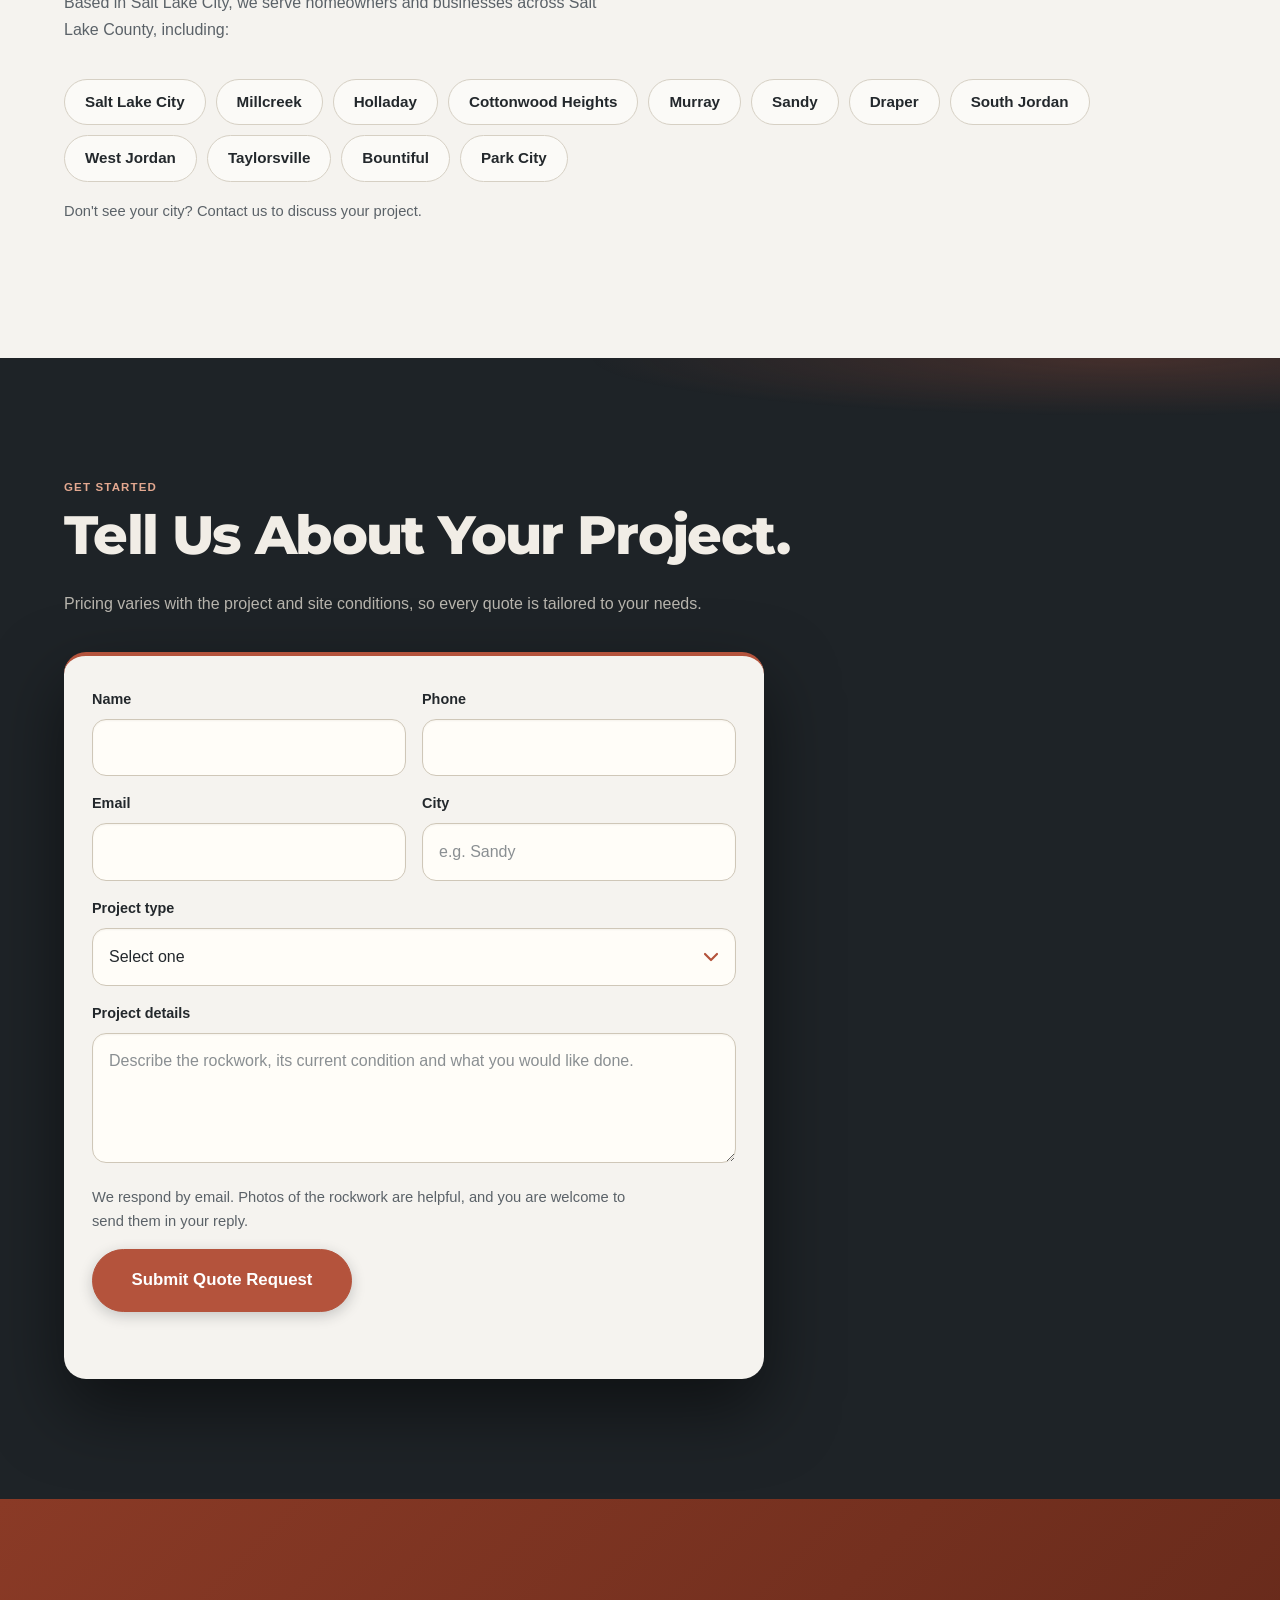
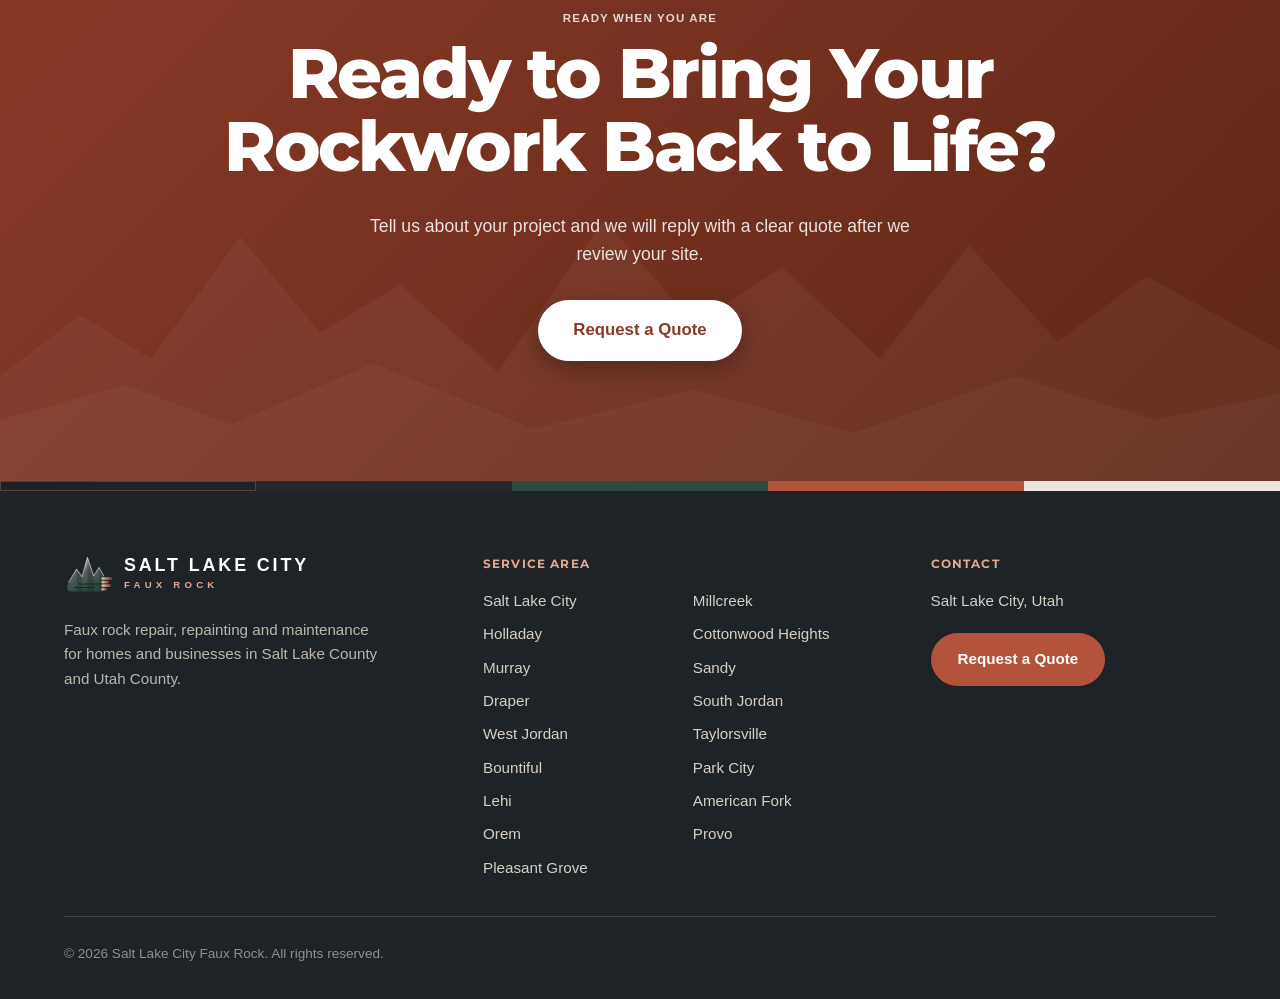
==== commit eaac229f: "Remove Licensed and insured badge from footer Co-Authored-By: Claude Sonnet 5.5 <noreply@anthropic.c" ====
--- a/index.html
+++ b/index.html
@@ -379,7 +379,6 @@
               <span class="brand-text"><b>Salt Lake City</b><small>Faux Rock</small></span>
             </a>
             <p class="foot-blurb">Faux rock repair, repainting and maintenance for homes and businesses in Salt Lake County and Utah&nbsp;County.</p>
-            <p class="foot-trust"><svg viewBox="0 0 24 24" fill="none" stroke="currentColor" stroke-width="2" stroke-linecap="round" stroke-linejoin="round" aria-hidden="true"><path d="M12 3 L20 6 V12 C20 16.5 16.5 20 12 21 C7.5 20 4 16.5 4 12 V6 Z"/><path d="M8.5 12 L11 14.5 L15.5 9.5"/></svg><span>Licensed and insured.</span></p>
           </div>
           <div>
             <h4>Service Area</h4>
--- a/styles.css
+++ b/styles.css
@@ -451,8 +451,6 @@
 .foot-grid { display: grid; gap: 40px 48px; grid-template-columns: 1.3fr 1.4fr 1fr; padding-bottom: 36px; border-bottom: 1px solid rgba(214, 208, 196, 0.16); }
 footer h4 { margin: 0 0 16px; font-family: var(--display); font-size: 0.72rem; letter-spacing: 0.1em; text-transform: uppercase; color: var(--terracotta-light); }
 .foot-blurb { max-width: 22rem; margin: 18px 0 16px; color: rgba(214, 208, 196, 0.85); }
-.foot-trust { display: inline-flex; align-items: center; gap: 8px; padding: 7px 14px 7px 10px; border: 1px solid rgba(227, 168, 144, 0.45); border-radius: 999px; font-weight: 650; color: #fff; }
-.foot-trust svg { width: 18px; height: 18px; color: var(--terracotta-light); }
 .foot-list { list-style: none; margin: 0; padding: 0; display: grid; gap: 9px; }
 .foot-areas { grid-template-columns: 1fr 1fr; column-gap: 20px; }
 footer a:not(.btn) { color: #fff; text-decoration: none; border-bottom: 1px solid rgba(255, 255, 255, 0.28); }
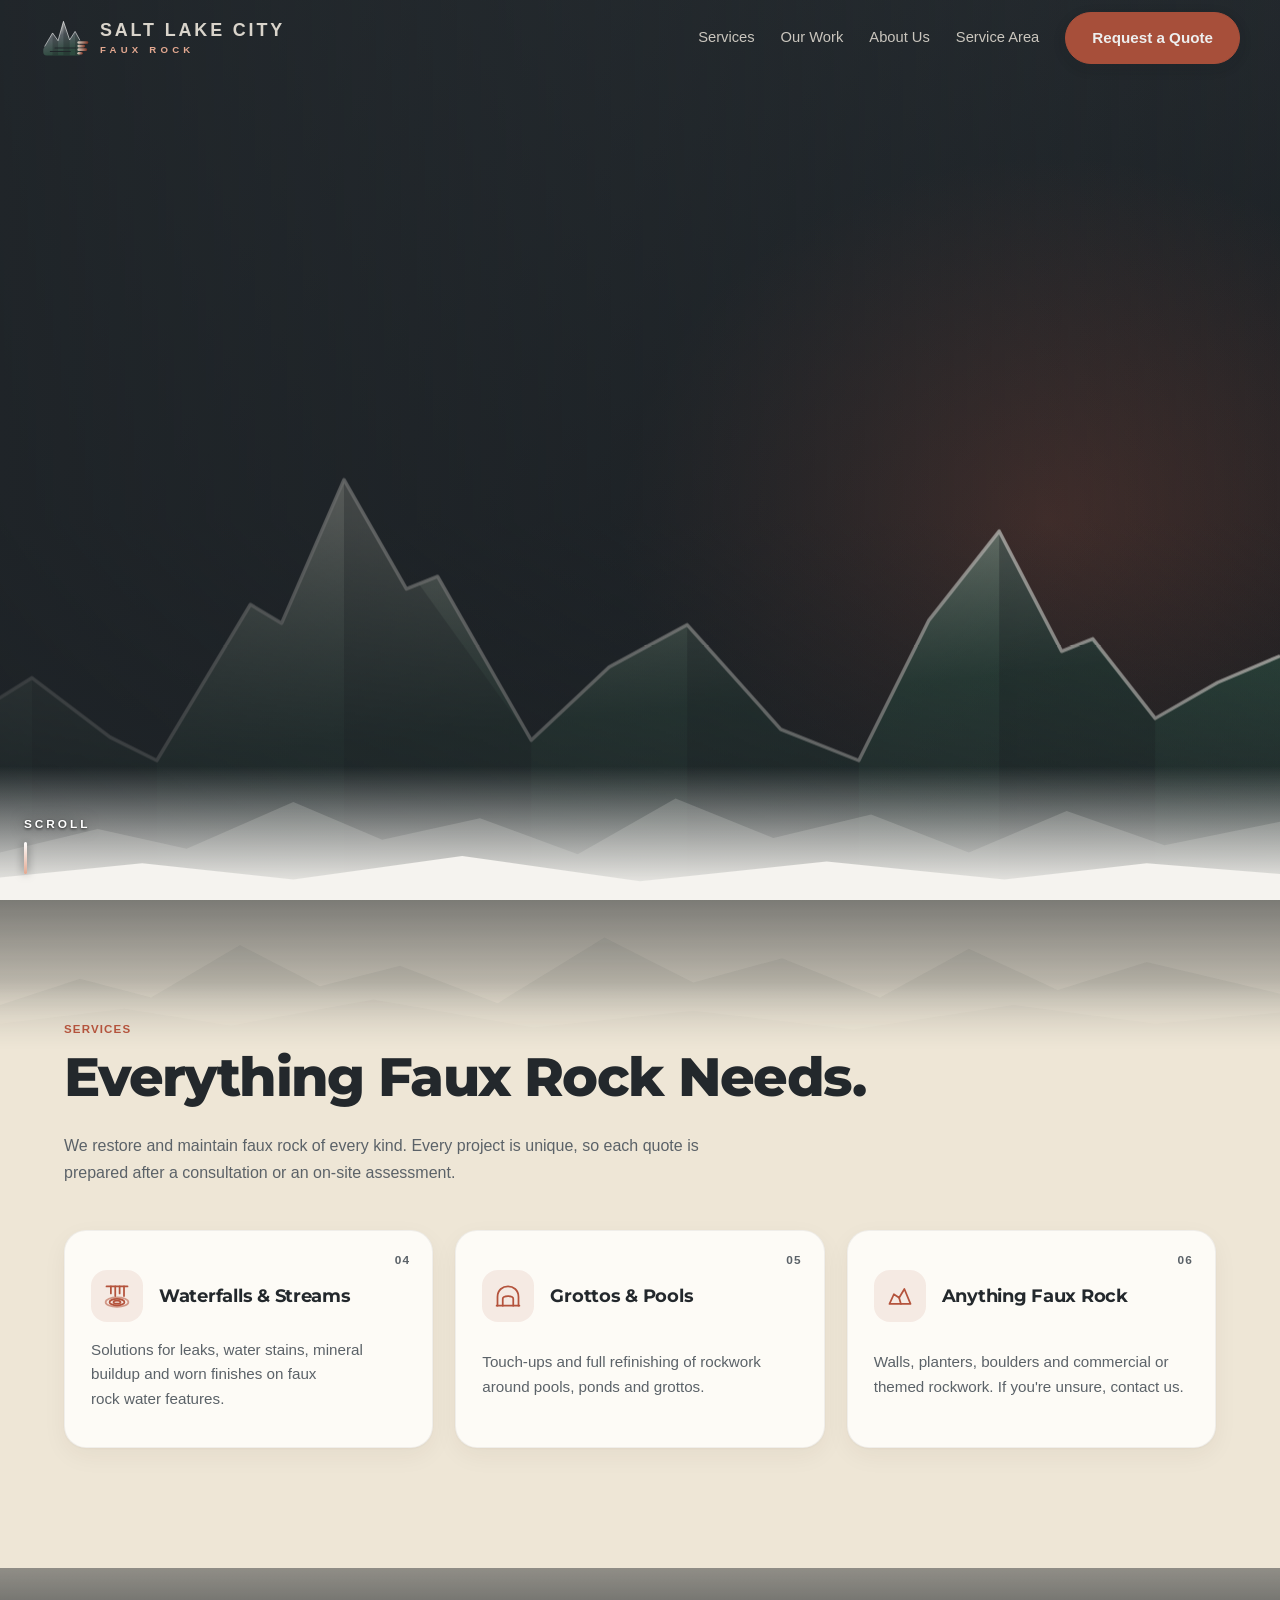
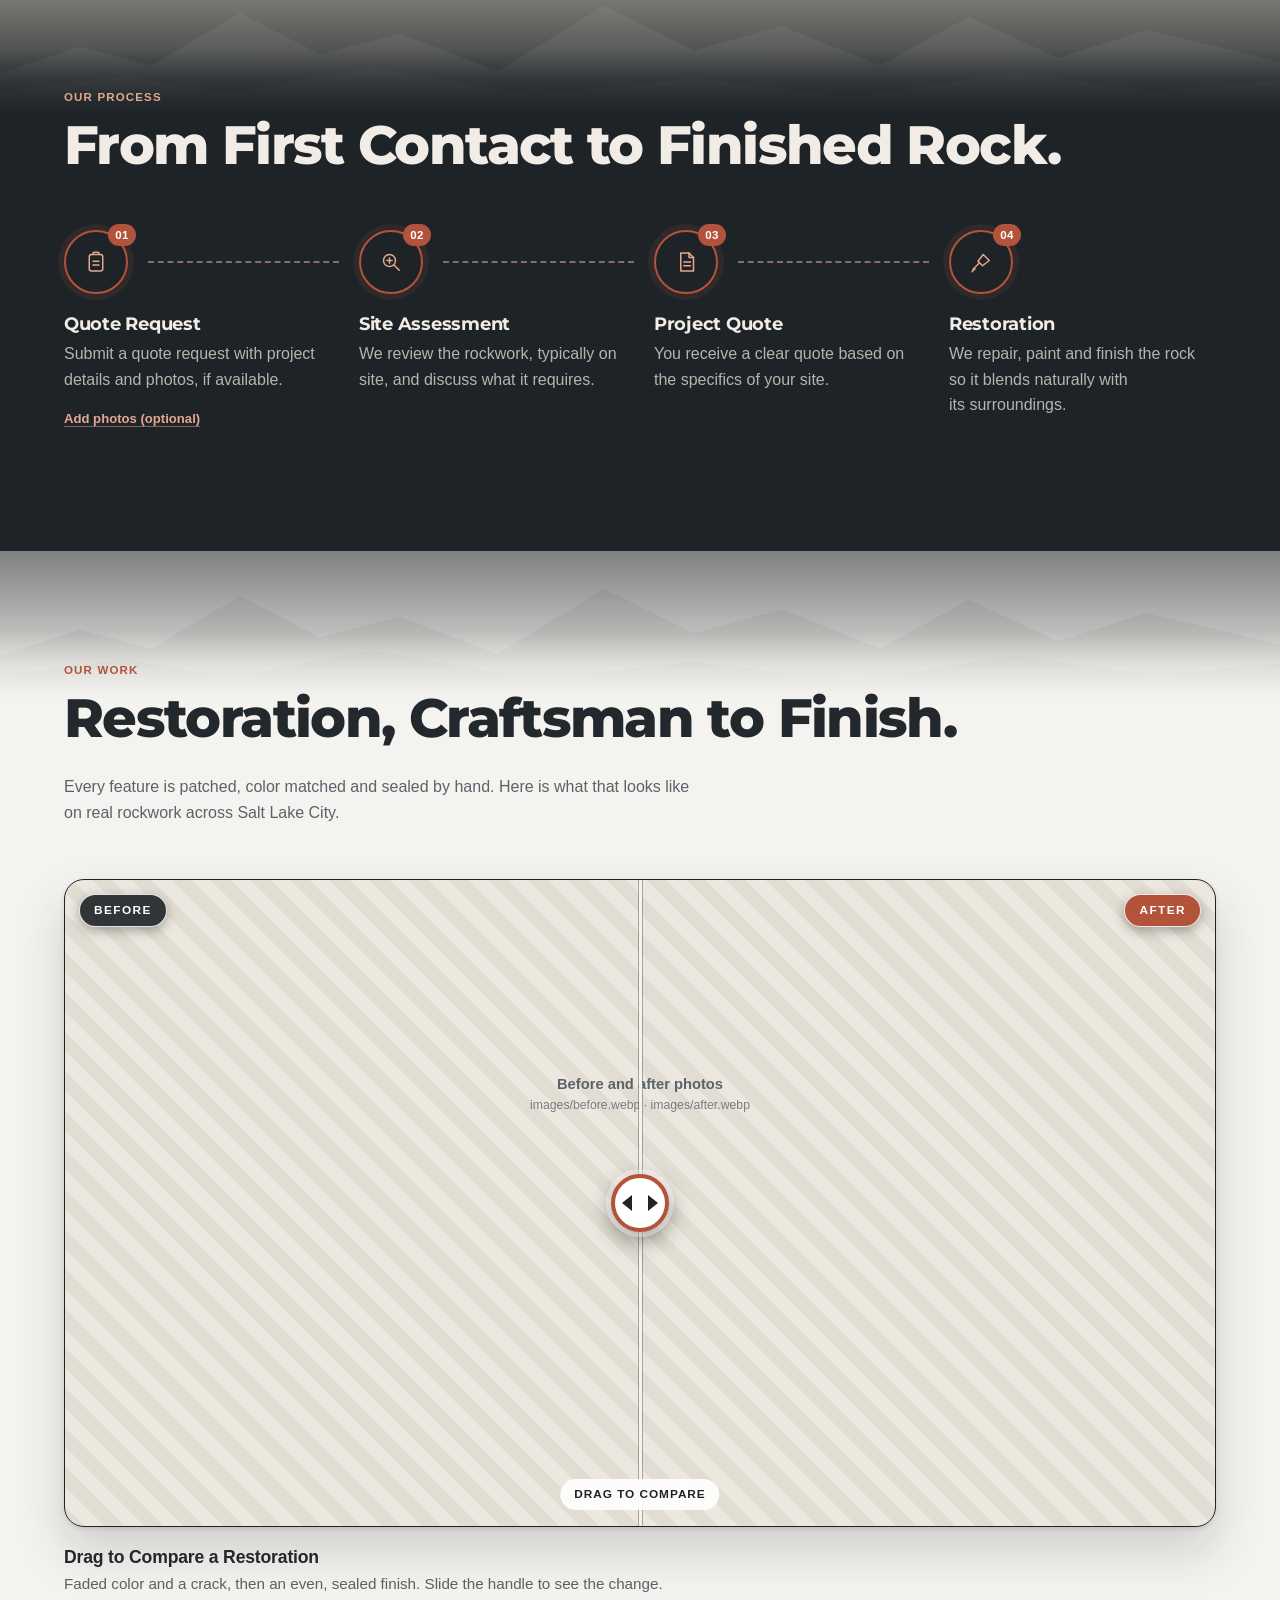
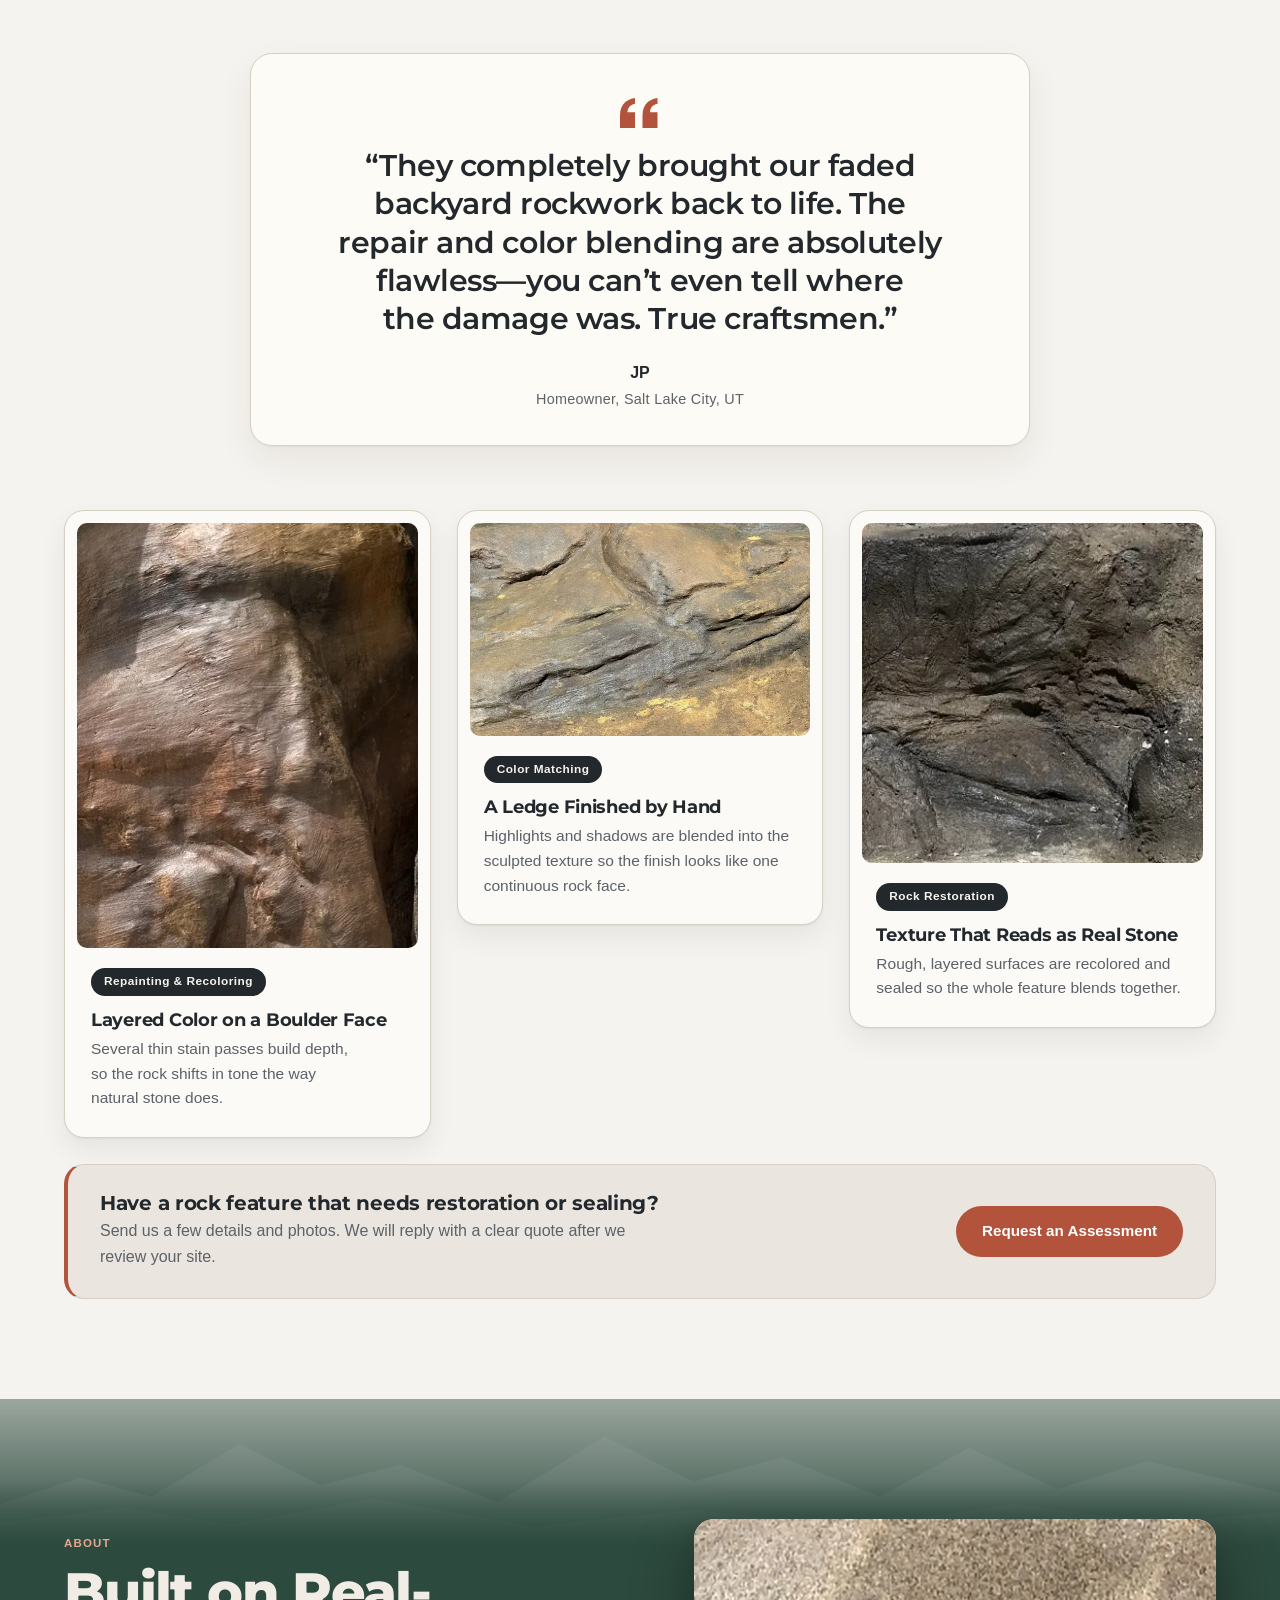
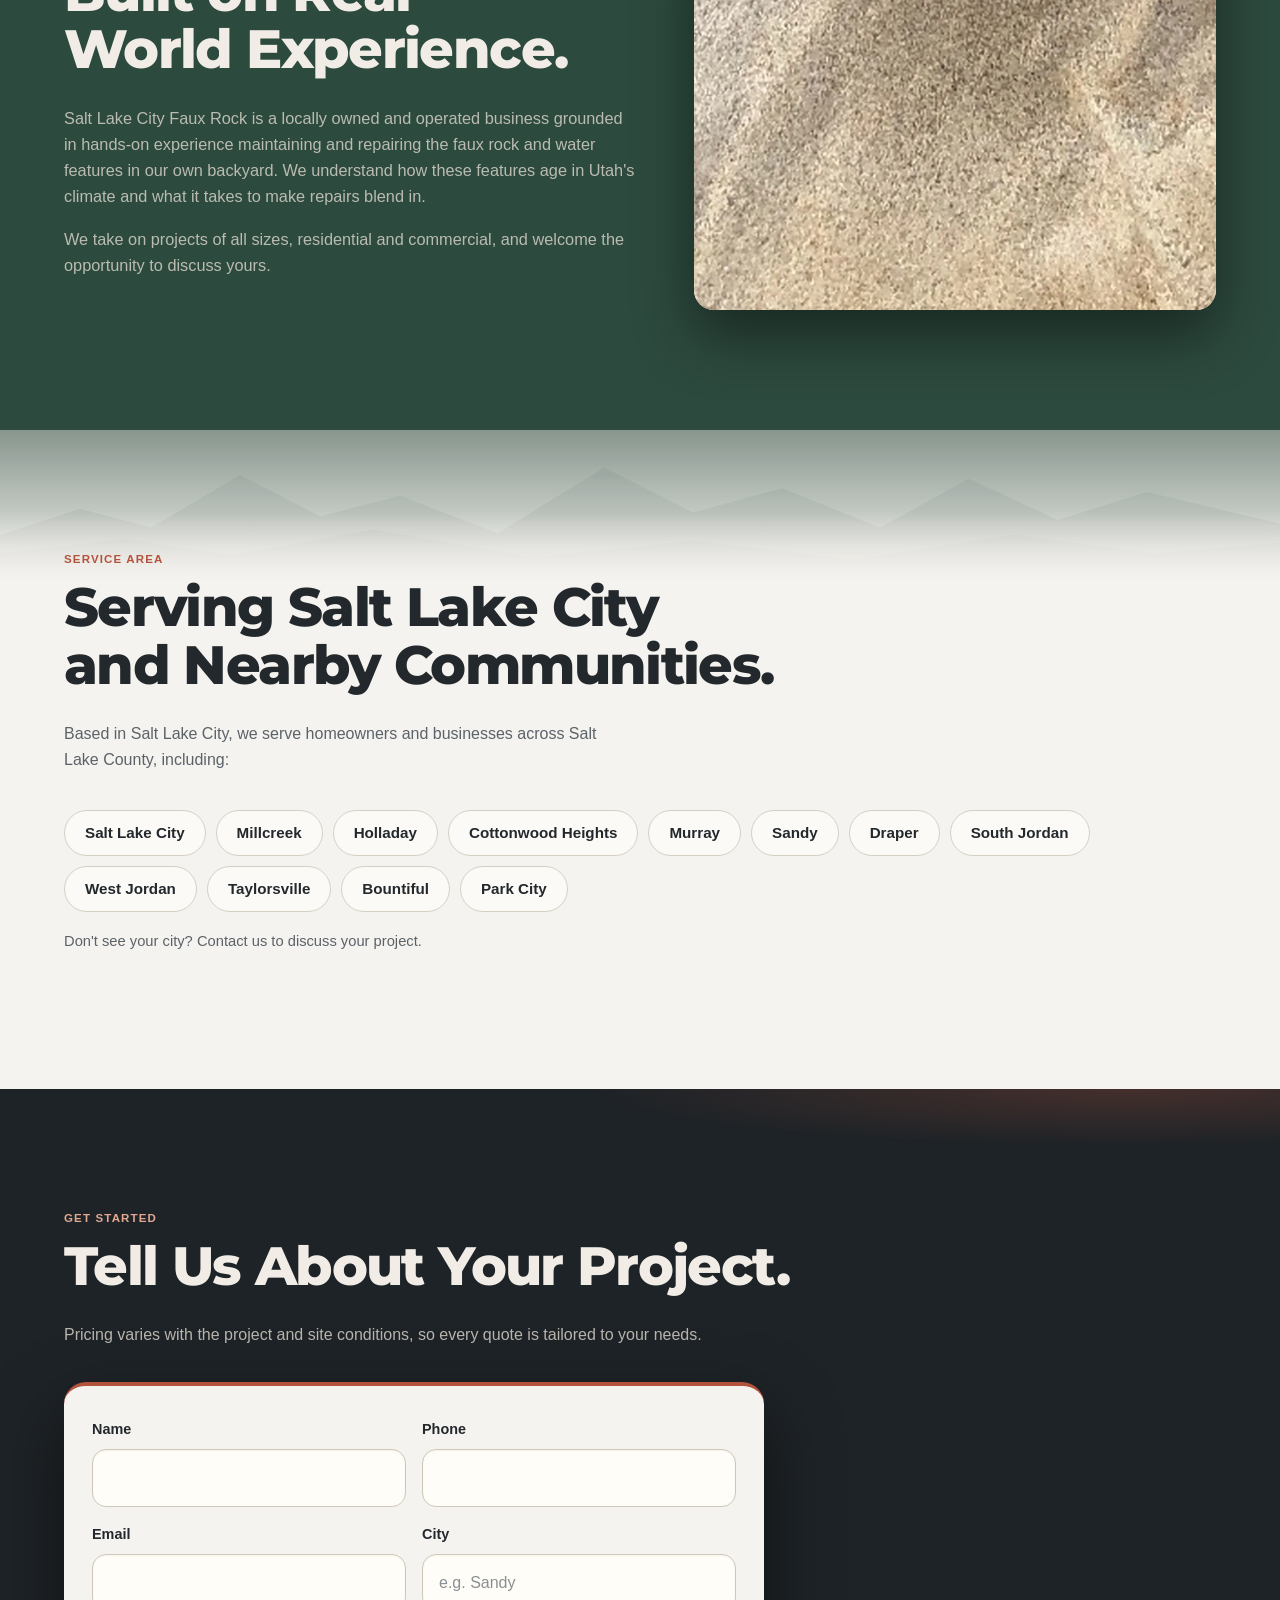
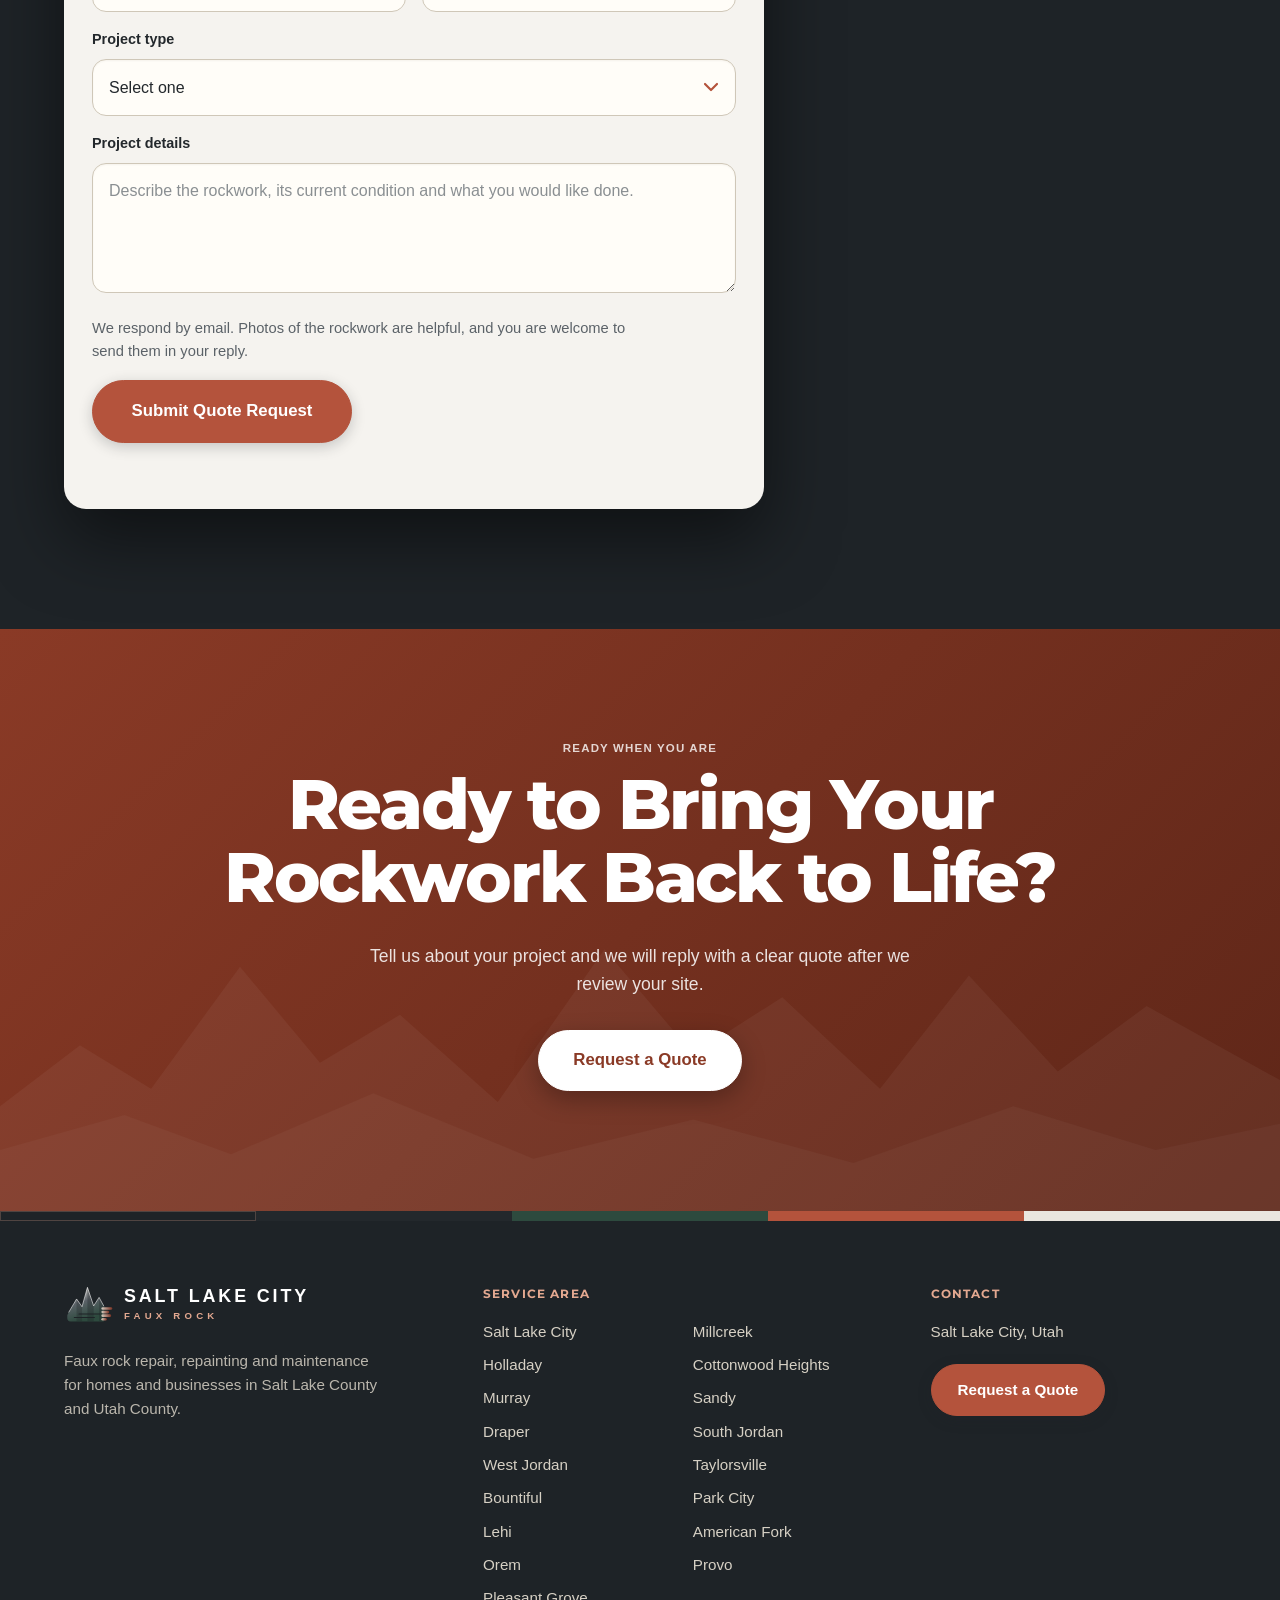
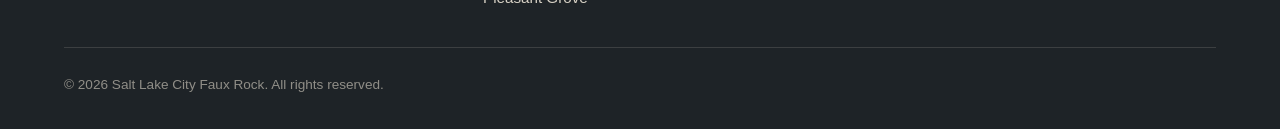
==== commit eb6b5f14: "Fill Our Work with real rock close-ups; drop sample captions and blurry card Co-Authored-By: Claude " ====
--- a/index.html
+++ b/index.html
@@ -168,76 +168,43 @@
           <div class="case-grid">
             <figure class="case case-tall reveal">
               <div class="case-img slot">
-                <span class="slot-label">Photo: grotto back wall<br><small>Sample project</small></span>
-                <div class="slot-img" role="img" aria-label="Close-up of a restored grotto wall with layered color" data-img="images/case-grotto.webp"></div>
-              </div>
-              <figcaption>
-                <div class="pills">
-                  <span class="pill pill-type">Grotto Restoration</span>
-                  <span class="pill pill-place">Sandy, UT</span>
-                </div>
-                <h3>A Grotto Back Wall Brought Back to&nbsp;Life</h3>
-                <p>Years of sun had faded the grotto and a hairline seam had started to show. We cleaned the surface, patched the seam and layered color so the wall reads as one continuous rock&nbsp;face.</p>
-              </figcaption>
-            </figure>
-
-            <figure class="case case-wide reveal" style="--rd:.08s">
-              <div class="case-img slot">
-                <span class="slot-label">Photo: crack repair<br><small>Sample project</small></span>
-                <div class="slot-img" role="img" aria-label="Technician repairing a crack in faux rock" data-img="images/work-2.webp"></div>
-              </div>
-              <figcaption>
-                <div class="pills">
-                  <span class="pill pill-type">Crack Sealing</span>
-                  <span class="pill pill-place">Cottonwood Heights, UT</span>
-                </div>
-                <h3>Sealing Cracks Before They&nbsp;Spread</h3>
-                <p>A boulder face had split along a freeze-thaw crack that water kept reopening. We cut the crack back, patched it and sealed the area so it stays tight through the&nbsp;winter.</p>
-              </figcaption>
-            </figure>
-
-            <figure class="case case-square reveal" style="--rd:.16s">
-              <div class="case-img slot">
-                <span class="slot-label">Photo: waterfall repair<br><small>Sample project</small></span>
-                <div class="slot-img" role="img" aria-label="Faux rock waterfall being sealed" data-img="images/work-3.webp"></div>
-              </div>
-              <figcaption>
-                <div class="pills">
-                  <span class="pill pill-type">Waterfall Repair</span>
-                  <span class="pill pill-place">Draper, UT</span>
-                </div>
-                <h3>Stopping a Waterfall&nbsp;Leak</h3>
-                <p>Water was staining the lip of a waterfall and the finish was wearing thin around the pump line. We repaired the leak path, recolored the stained edge and resealed the&nbsp;feature.</p>
-              </figcaption>
-            </figure>
-
-            <figure class="case case-tall reveal" style="--rd:.04s">
-              <div class="case-img slot">
-                <span class="slot-label">Photo: repainted boulder<br><small>Sample project</small></span>
-                <div class="slot-img" role="img" aria-label="Close-up of a repainted faux rock boulder" data-img="images/work-1.webp"></div>
+                <span class="slot-label">Photo: boulder face</span>
+                <div class="slot-img" role="img" aria-label="Close-up of a hand-colored faux rock boulder face" data-img="images/case-1.webp"></div>
               </div>
               <figcaption>
                 <div class="pills">
                   <span class="pill pill-type">Repainting &amp;&nbsp;Recoloring</span>
-                  <span class="pill pill-place">Murray, UT</span>
-                </div>
-                <h3>Recoloring a Faded Boulder&nbsp;Face</h3>
-                <p>Sun had bleached the boulder to a flat, chalky tone that no longer matched its neighbors. We applied layered stains in several passes so the color shifts the way natural stone&nbsp;does.</p>
+                </div>
+                <h3>Layered Color on a Boulder&nbsp;Face</h3>
+                <p>Several thin stain passes build depth, so the rock shifts in tone the way natural stone&nbsp;does.</p>
               </figcaption>
             </figure>
 
-            <figure class="case case-wide reveal" style="--rd:.12s">
+            <figure class="case case-wide reveal" style="--rd:.08s">
               <div class="case-img slot">
-                <span class="slot-label">Photo: pool surround<br><small>Sample project</small></span>
-                <div class="slot-img" role="img" aria-label="Faux rock pool surround after refinishing" data-img="images/case-pool.webp"></div>
+                <span class="slot-label">Photo: rock ledge</span>
+                <div class="slot-img" role="img" aria-label="Close-up of a hand-finished faux rock ledge" data-img="images/case-2.webp"></div>
               </div>
               <figcaption>
                 <div class="pills">
-                  <span class="pill pill-type">Pool Rockwork</span>
-                  <span class="pill pill-place">Millcreek, UT</span>
-                </div>
-                <h3>Refinishing a Pool&nbsp;Surround</h3>
-                <p>The rockwork around a backyard pool had worn smooth and dull after several seasons of sun and splashing. We refinished the surface and sealed it, and the rock now looks as it did when first&nbsp;built.</p>
+                  <span class="pill pill-type">Color&nbsp;Matching</span>
+                </div>
+                <h3>A Ledge Finished by&nbsp;Hand</h3>
+                <p>Highlights and shadows are blended into the sculpted texture so the finish looks like one continuous rock&nbsp;face.</p>
+              </figcaption>
+            </figure>
+
+            <figure class="case case-square reveal" style="--rd:.16s">
+              <div class="case-img slot">
+                <span class="slot-label">Photo: rock wall</span>
+                <div class="slot-img" role="img" aria-label="Close-up of a textured faux rock wall" data-img="images/case-3.webp"></div>
+              </div>
+              <figcaption>
+                <div class="pills">
+                  <span class="pill pill-type">Rock&nbsp;Restoration</span>
+                </div>
+                <h3>Texture That Reads as Real&nbsp;Stone</h3>
+                <p>Rough, layered surfaces are recolored and sealed so the whole feature blends&nbsp;together.</p>
               </figcaption>
             </figure>
 
@@ -250,7 +217,6 @@
             </aside>
           </div>
 
-          <p class="sample-note">Case studies on this page are sample layouts. Replace the copy and photos with the owner's real projects before&nbsp;launch.</p>
         </div>
       </section>
 
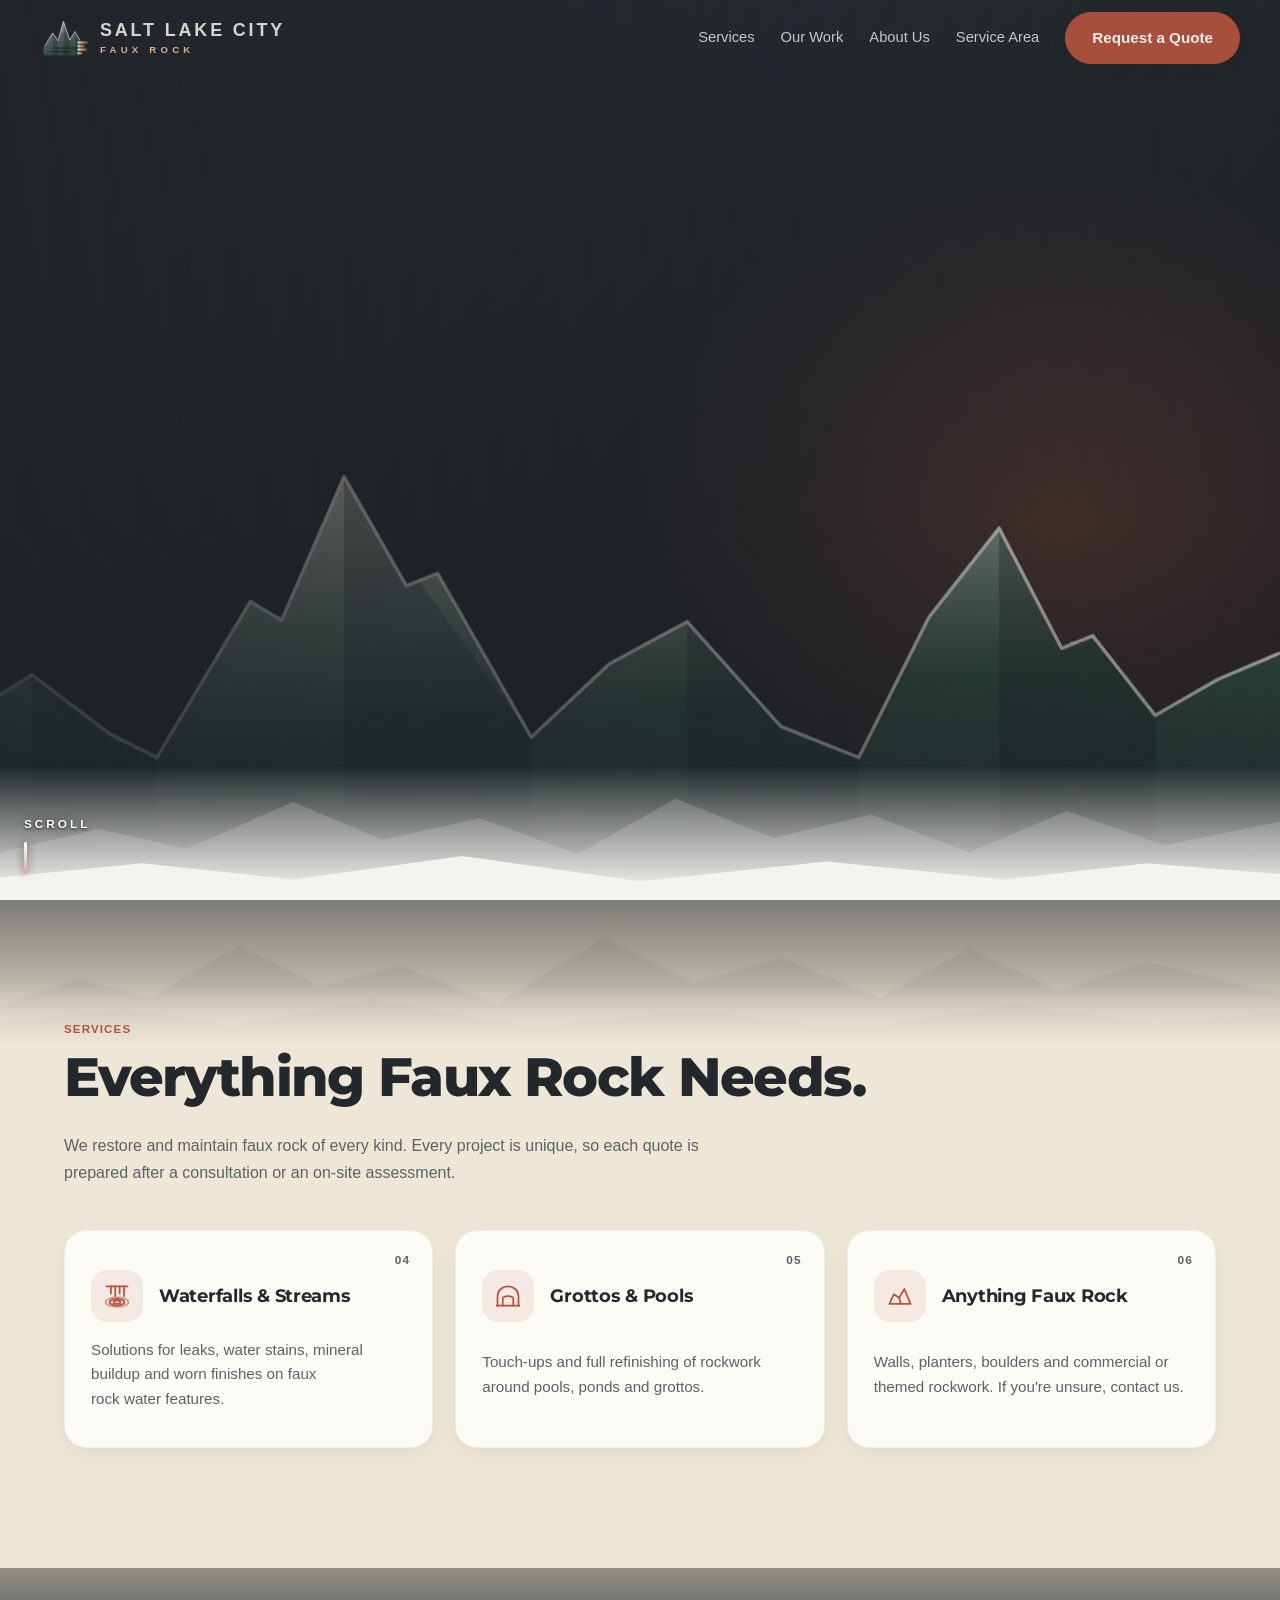
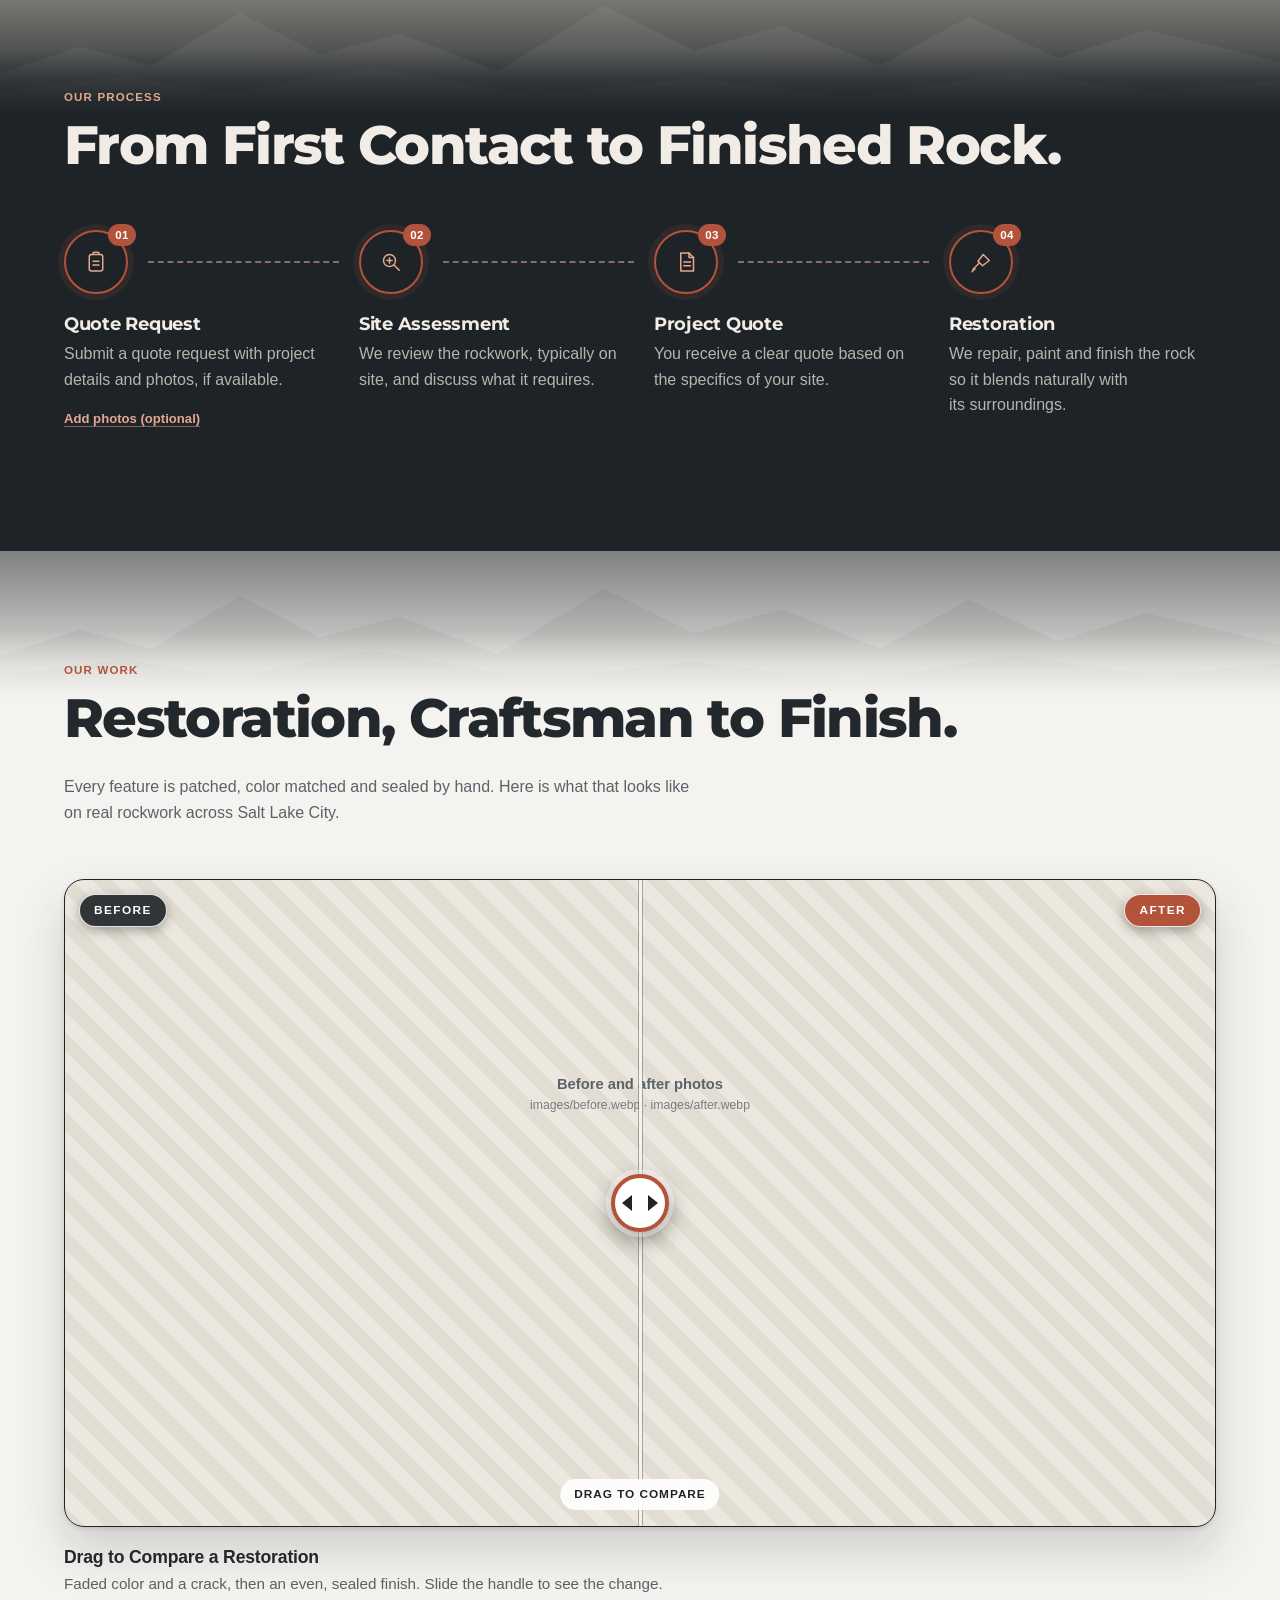
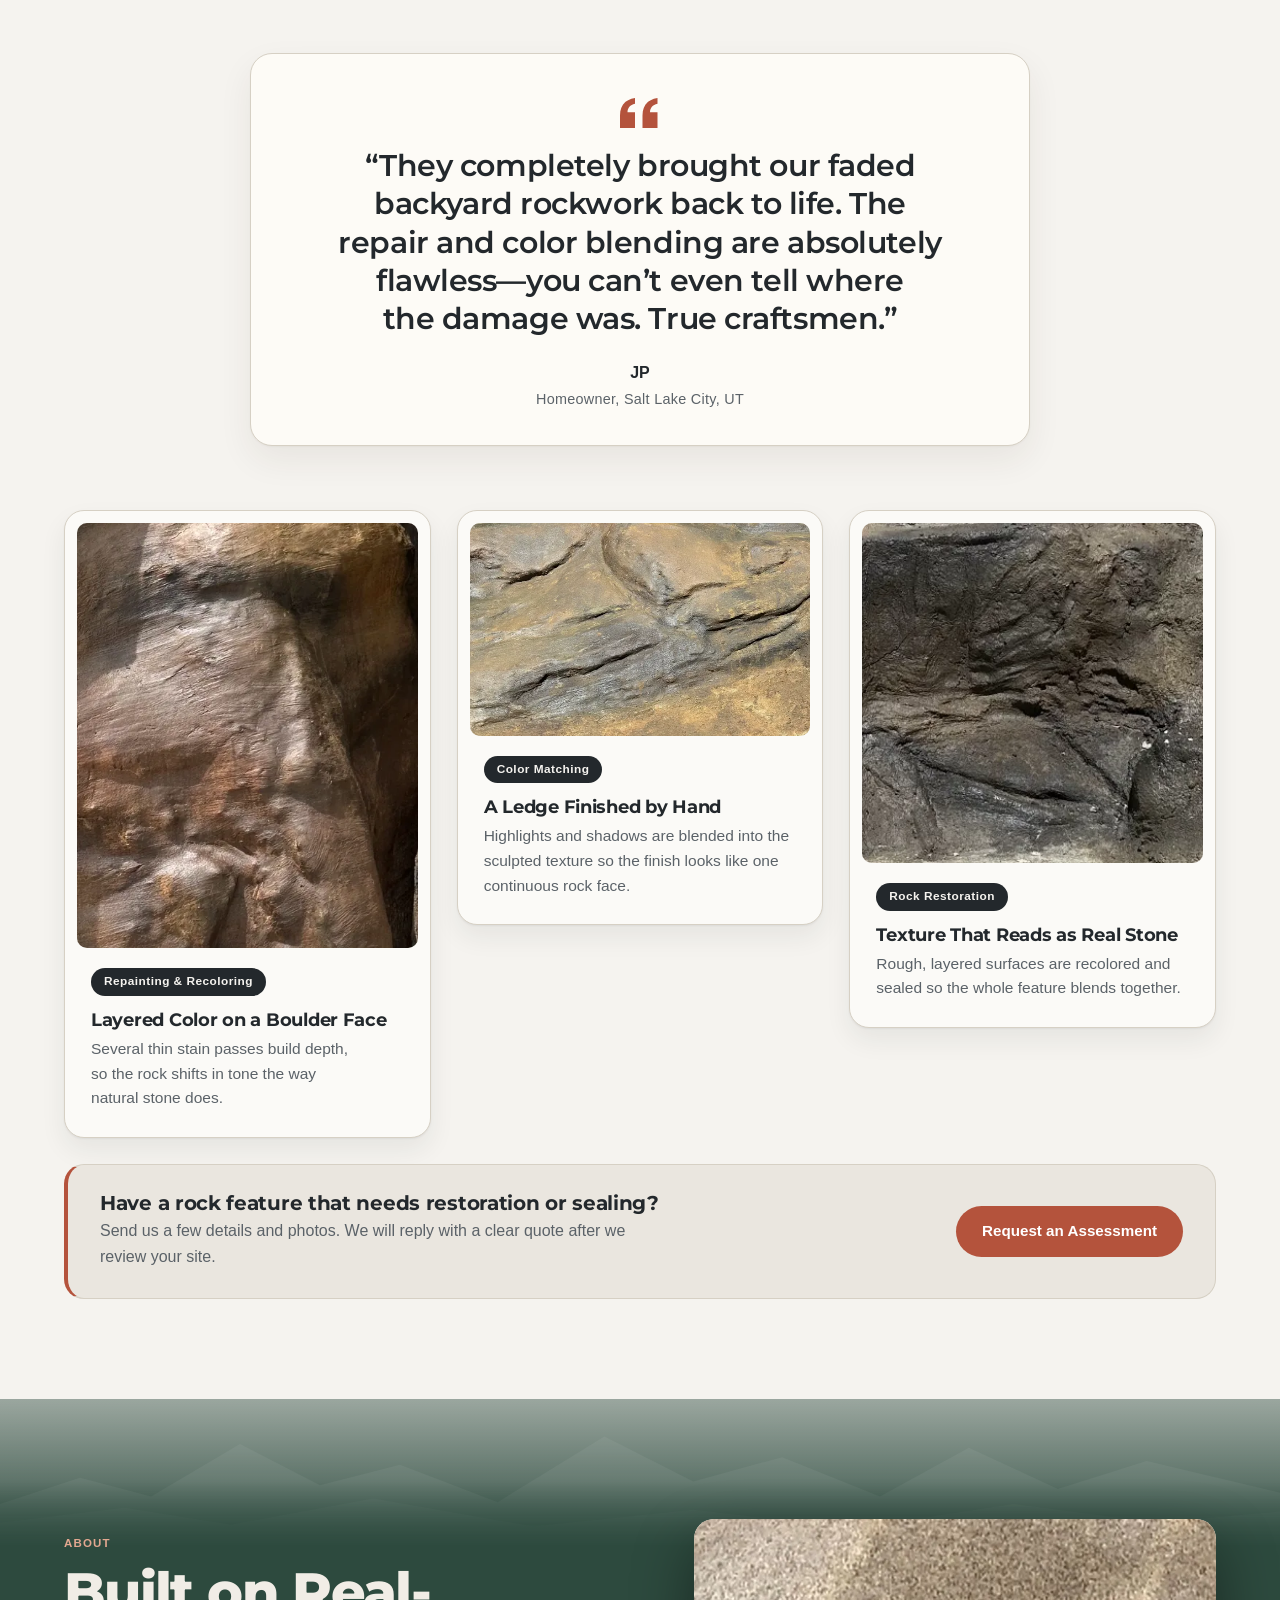
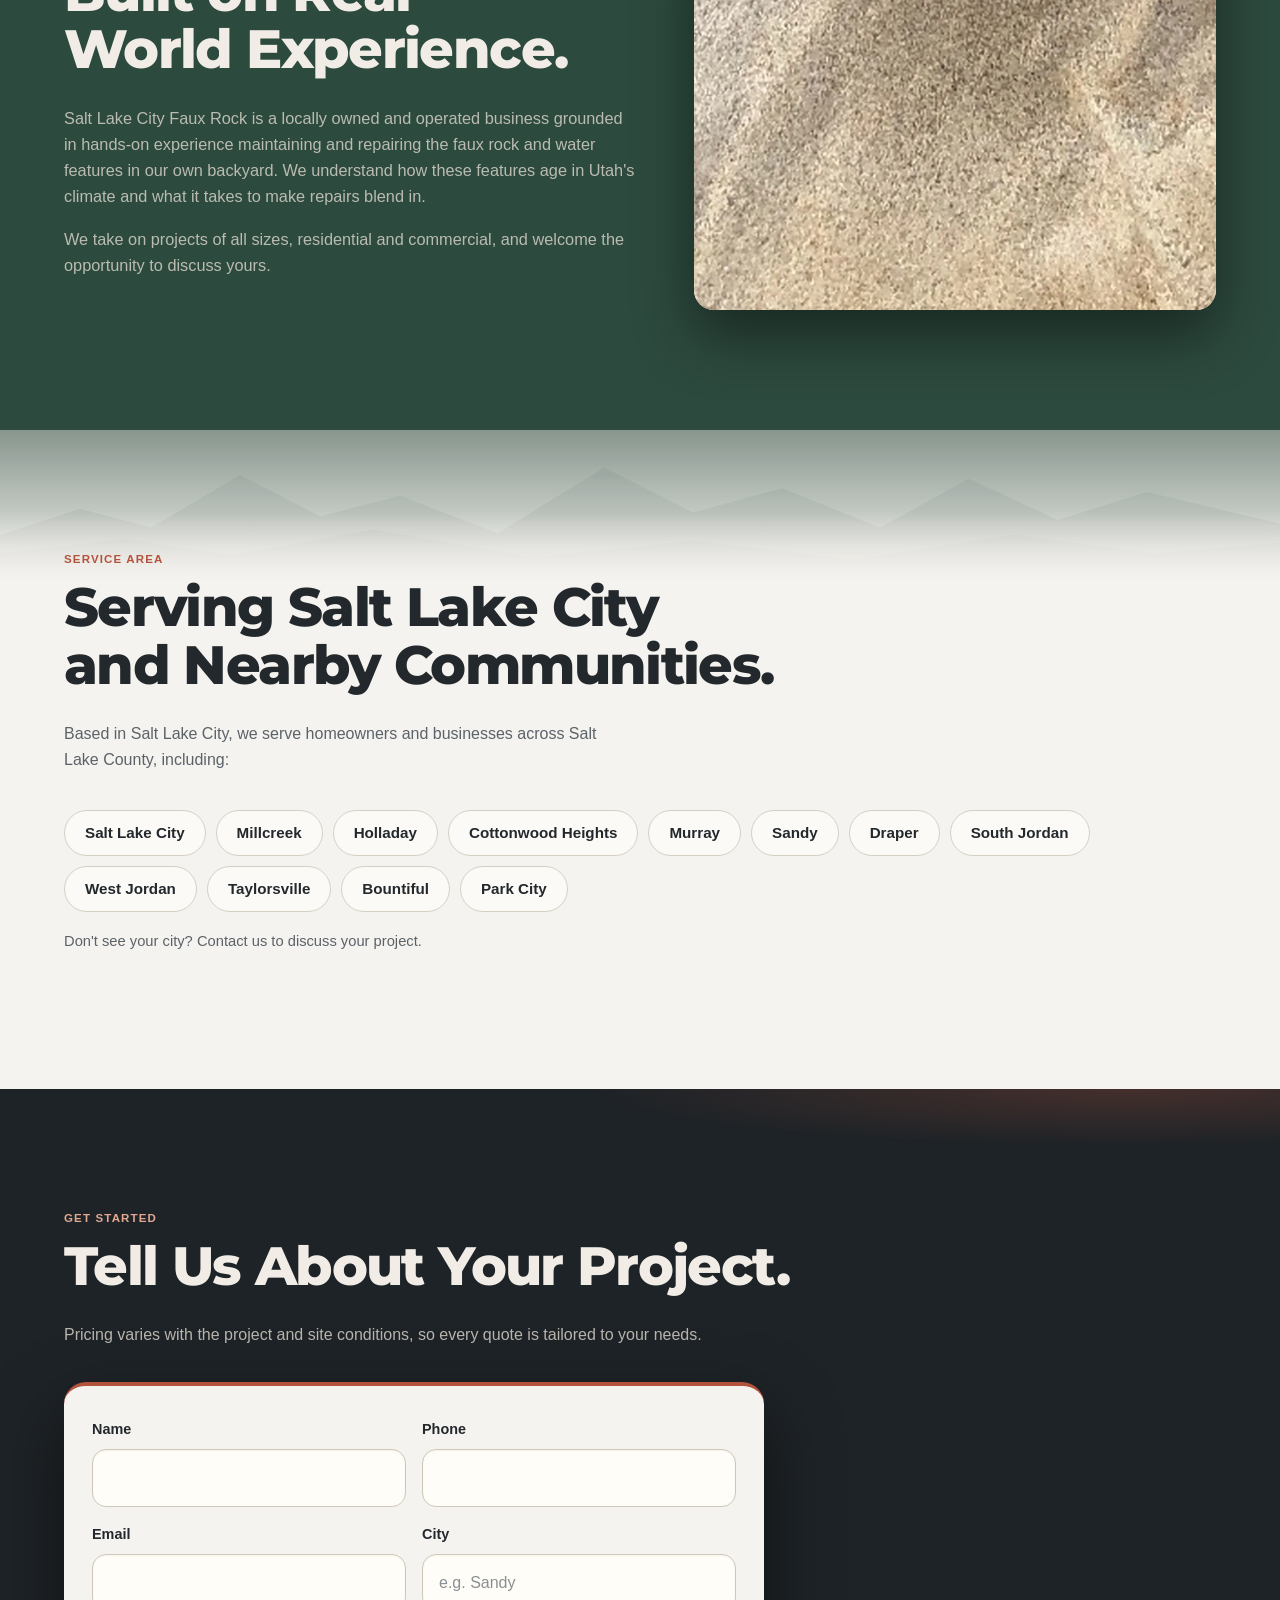
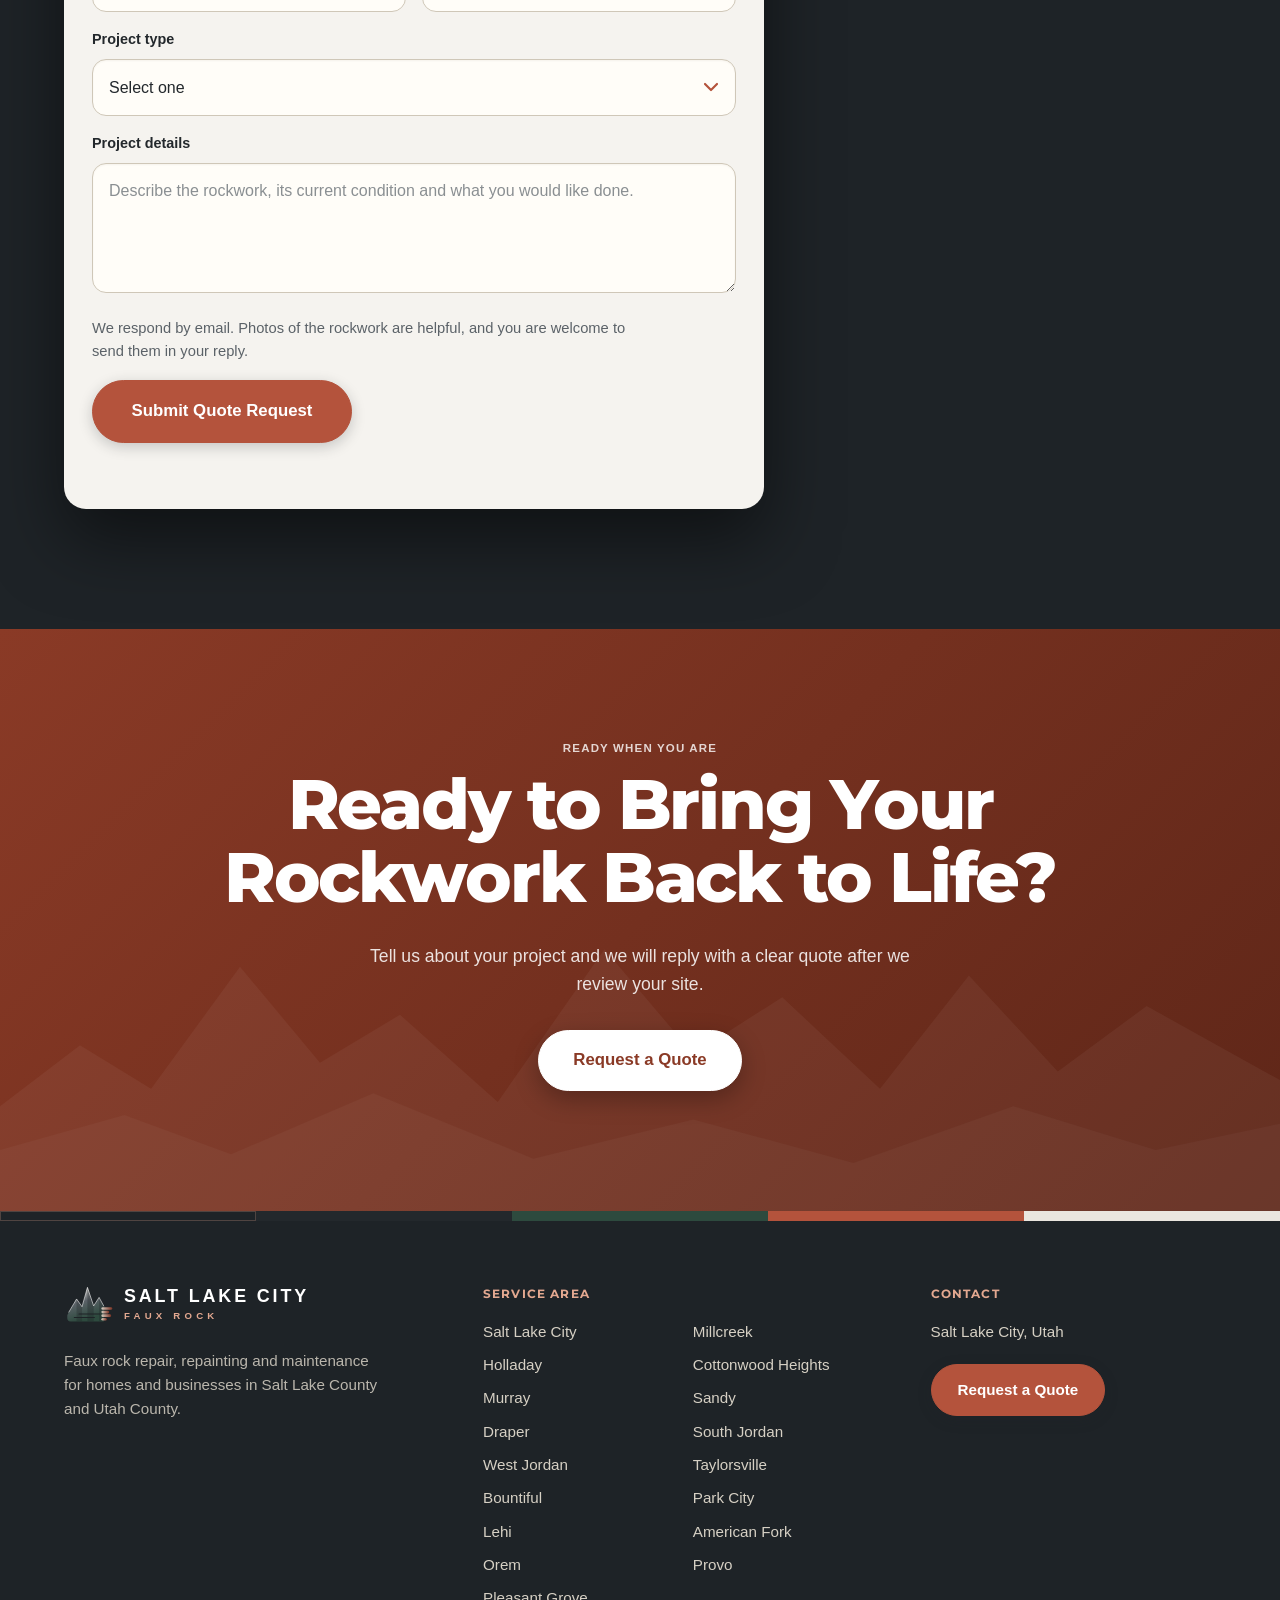
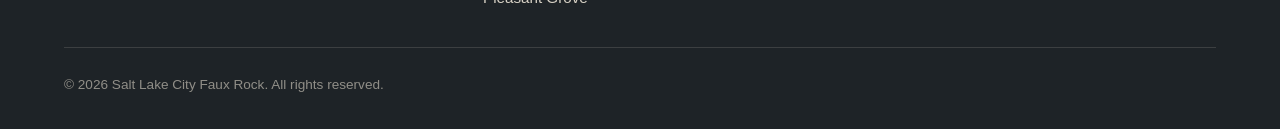
==== commit ec410636: "Retouch ledge photo: remove yellow patches and plant corner Co-Authored-By: Claude Sonnet 5.5 <norep" ====
--- a/index.html
+++ b/index.html
@@ -183,7 +183,7 @@
             <figure class="case case-wide reveal" style="--rd:.08s">
               <div class="case-img slot">
                 <span class="slot-label">Photo: rock ledge</span>
-                <div class="slot-img" role="img" aria-label="Close-up of a hand-finished faux rock ledge" data-img="images/case-2.webp"></div>
+                <div class="slot-img" role="img" aria-label="Close-up of a hand-finished faux rock ledge" data-img="images/case-ledge.webp"></div>
               </div>
               <figcaption>
                 <div class="pills">
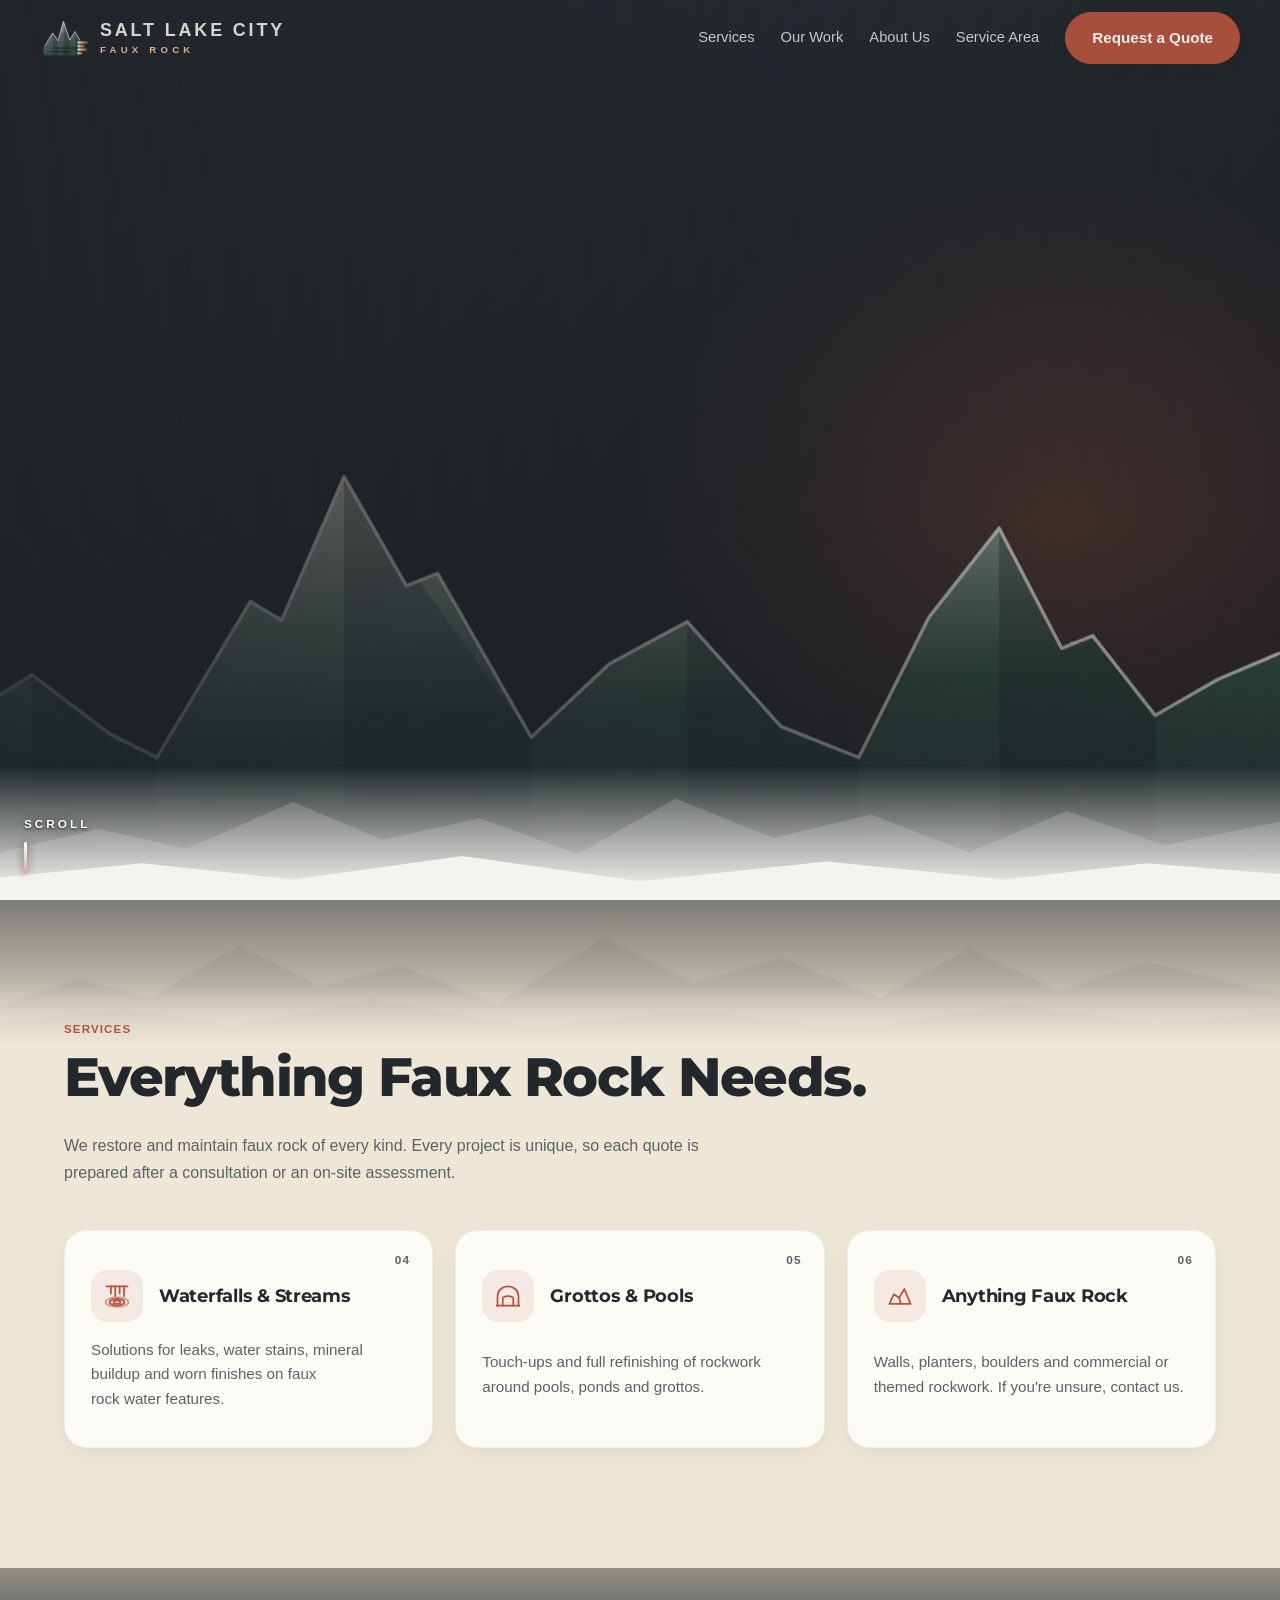
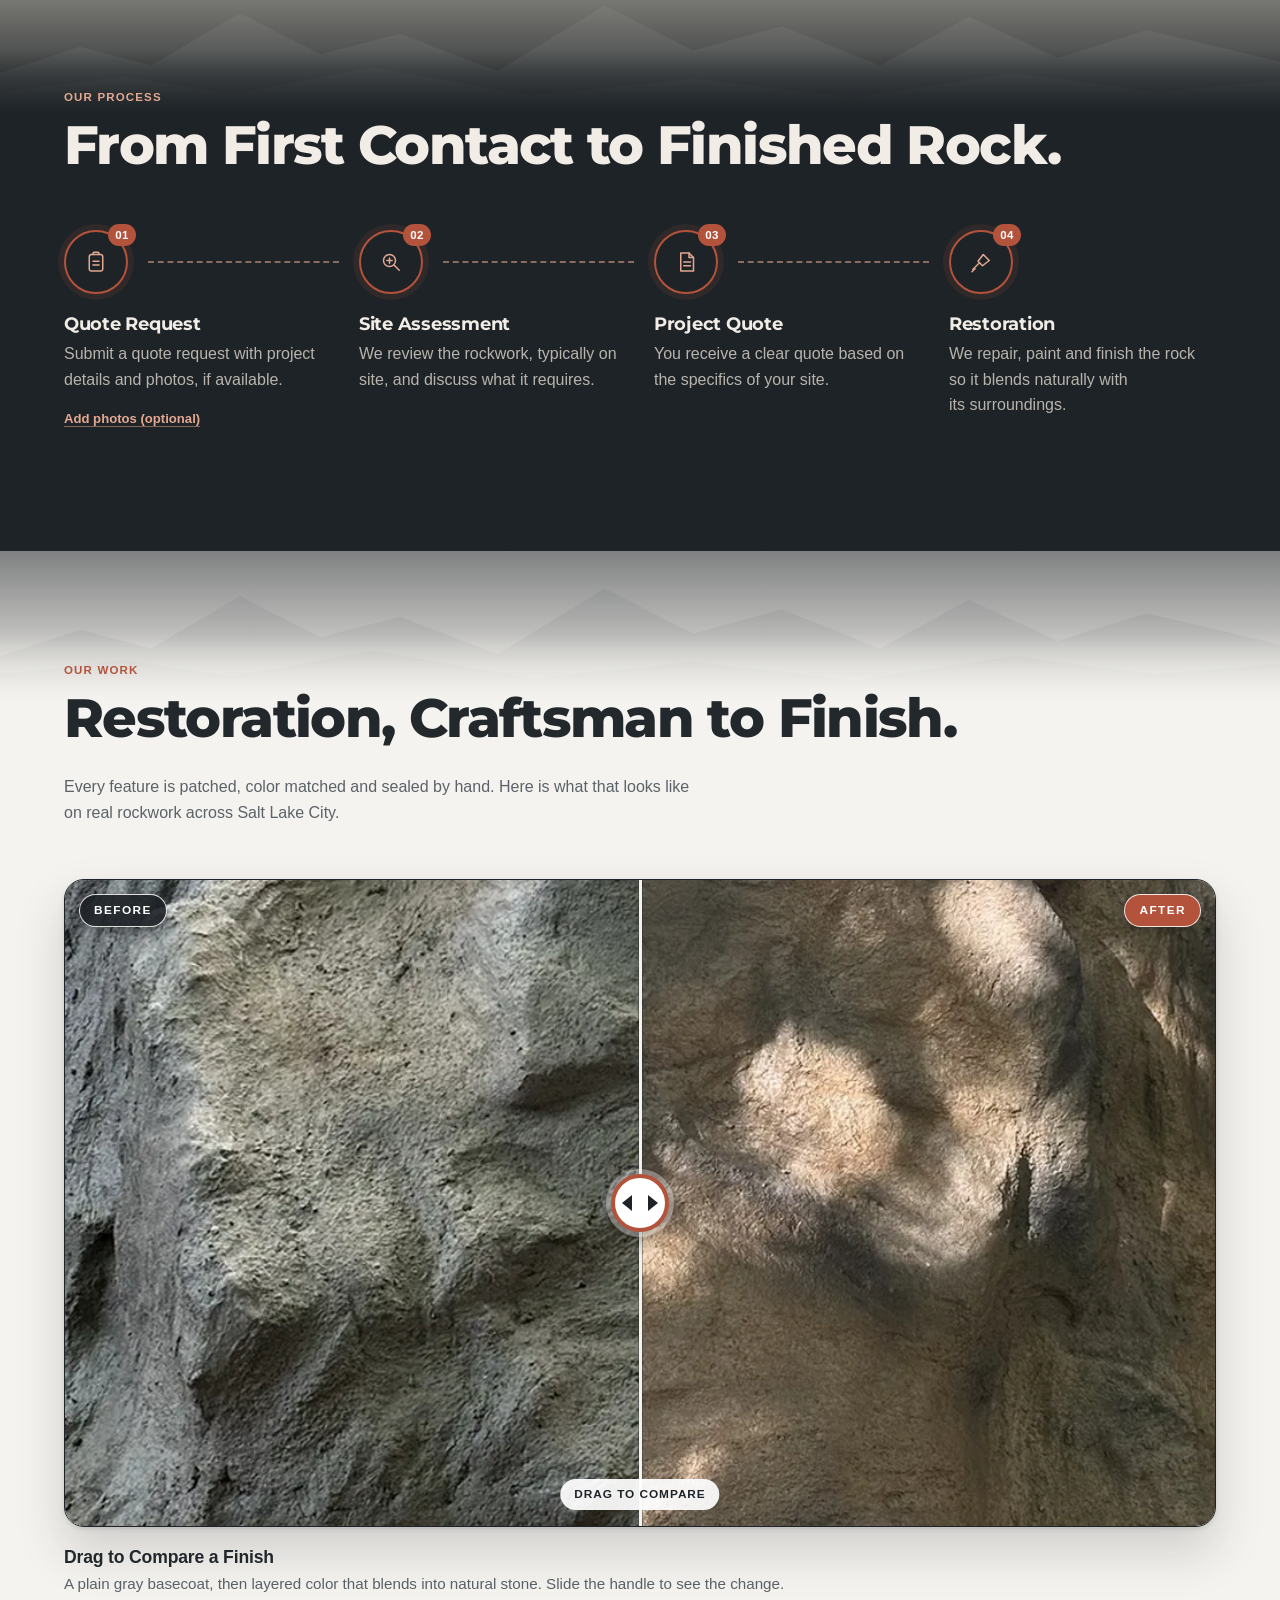
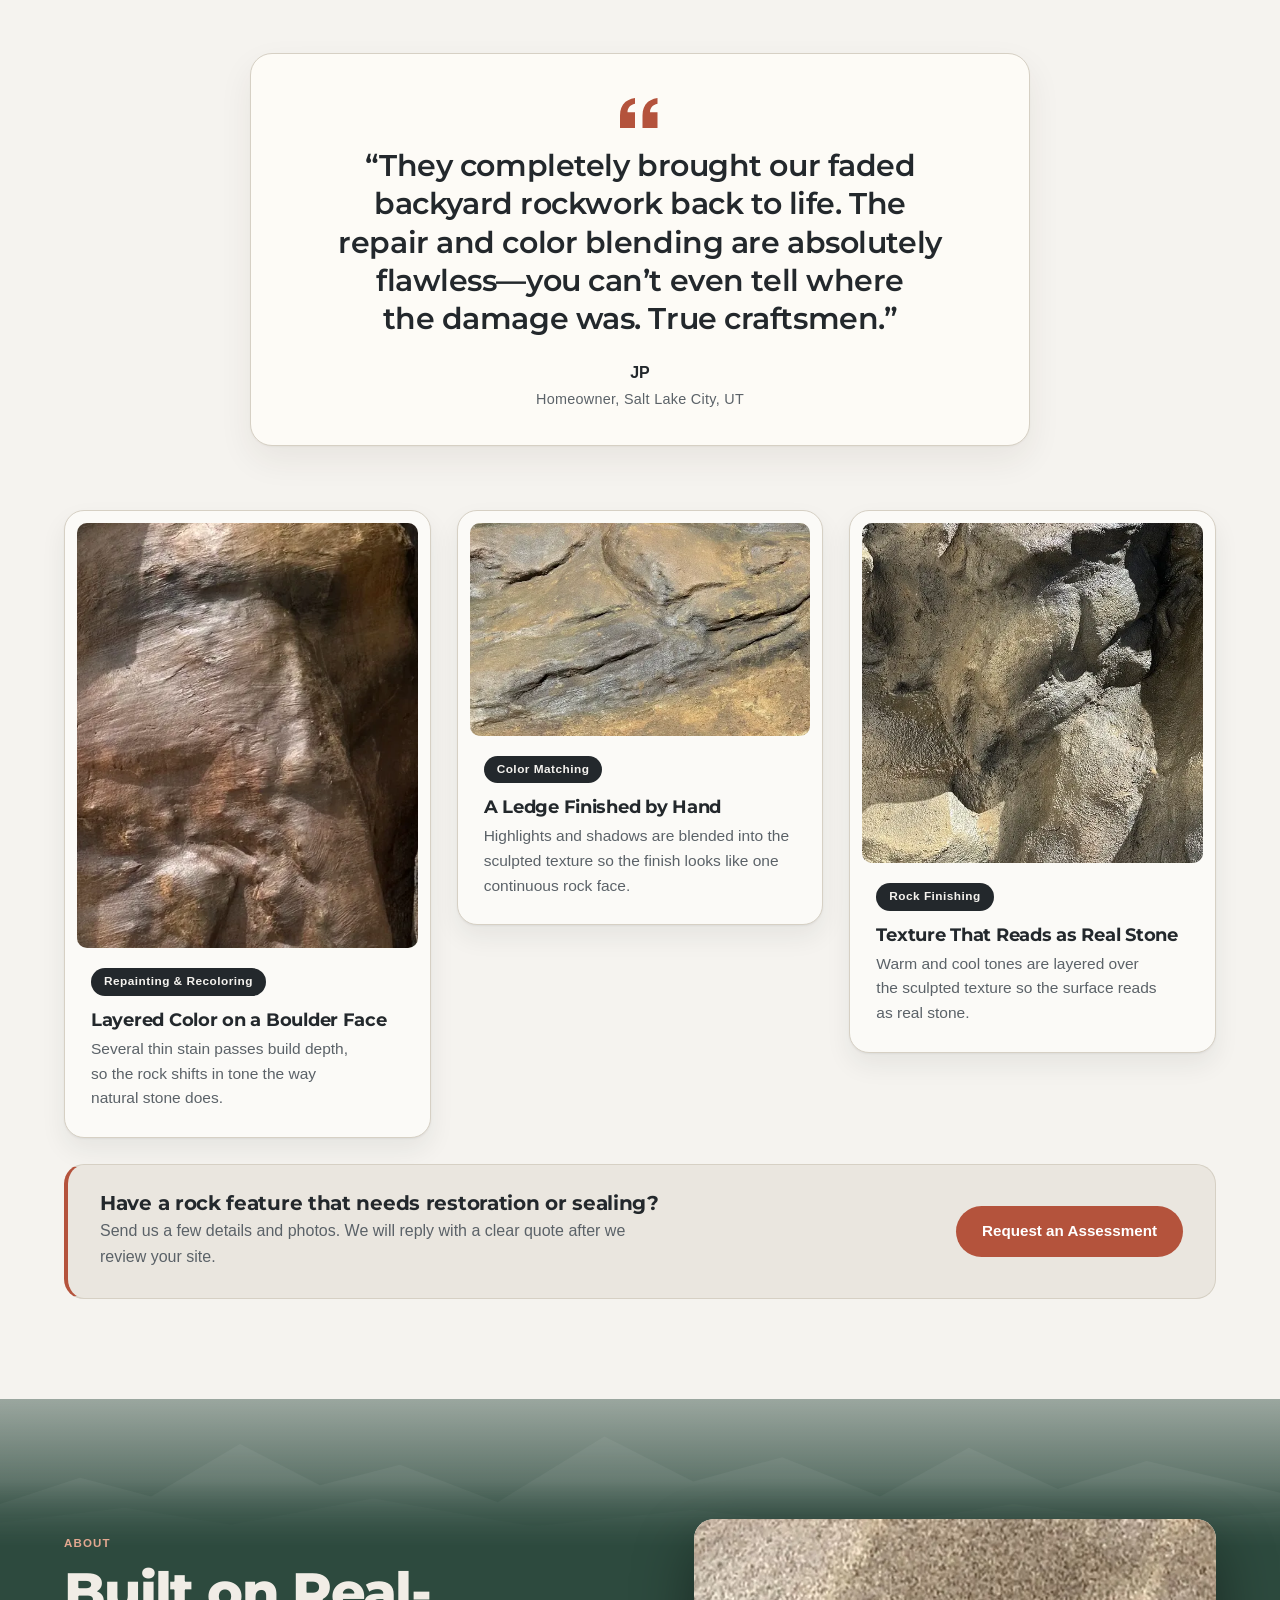
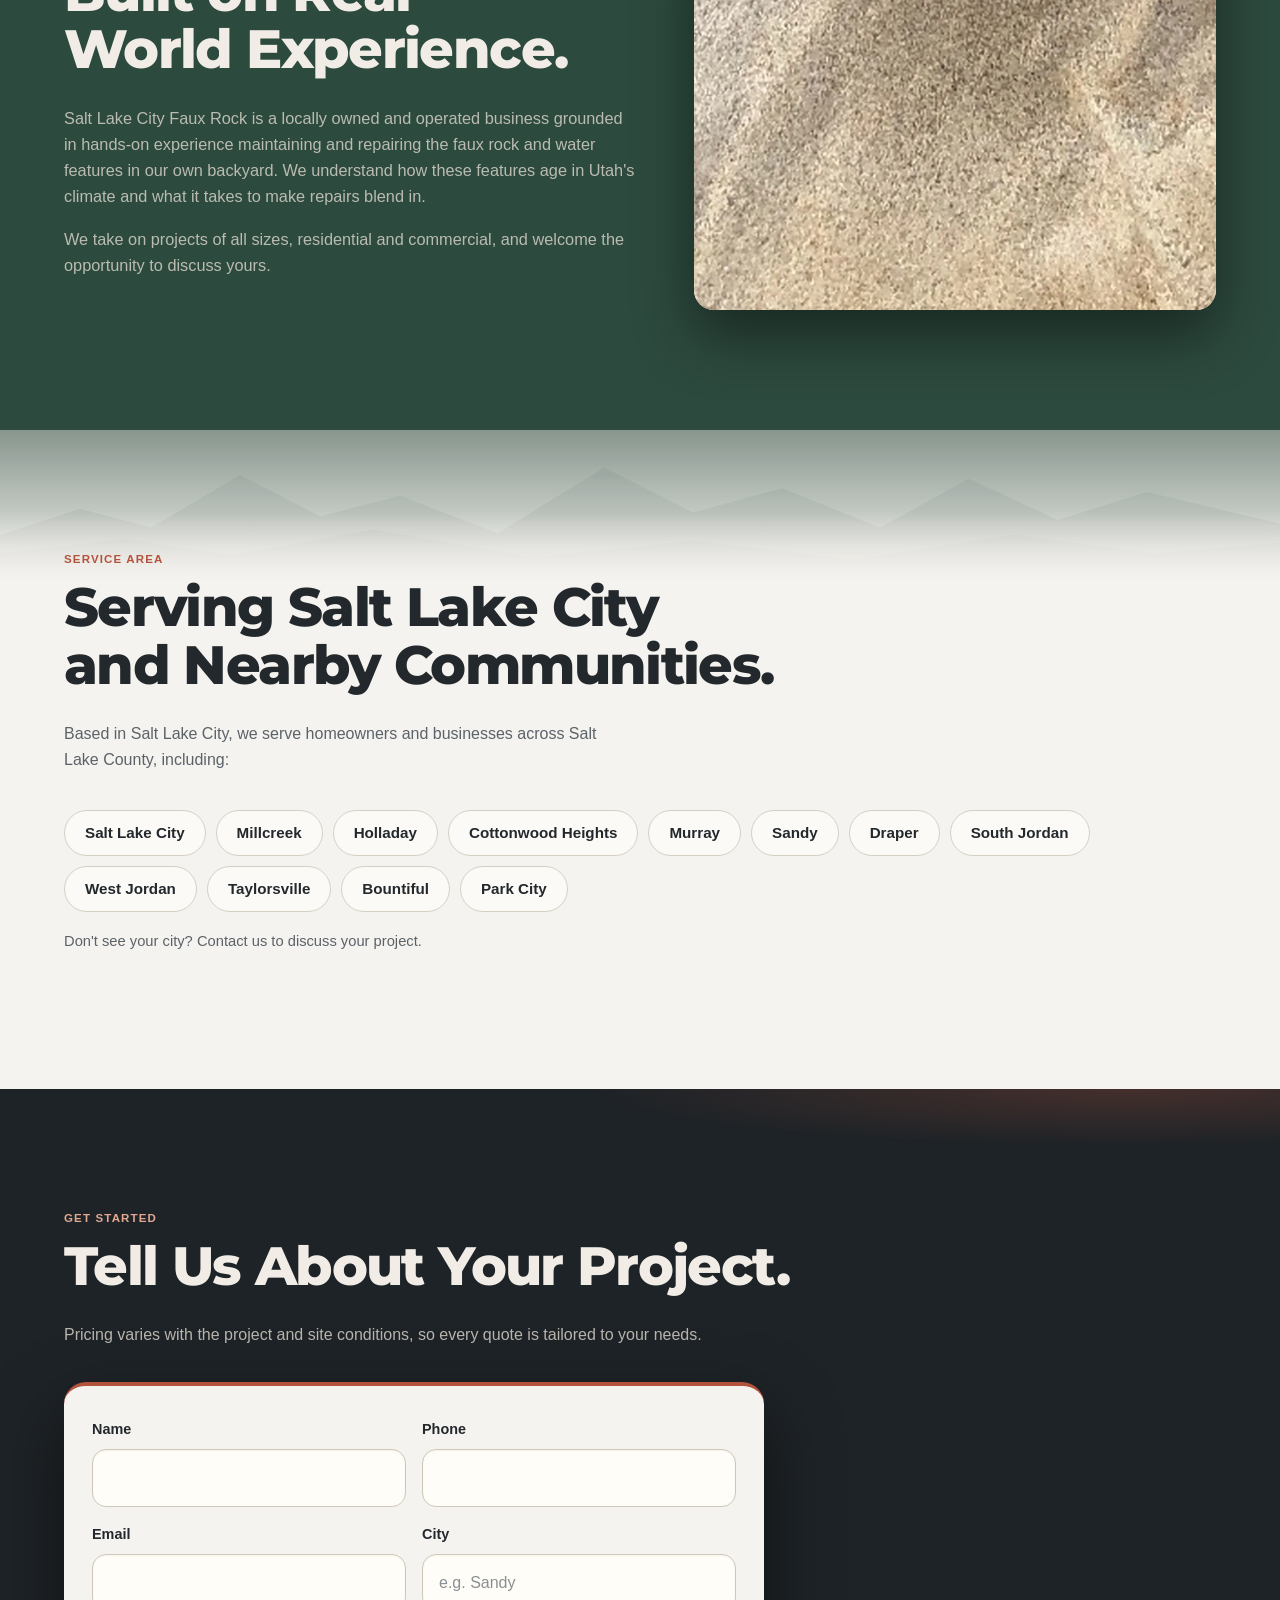
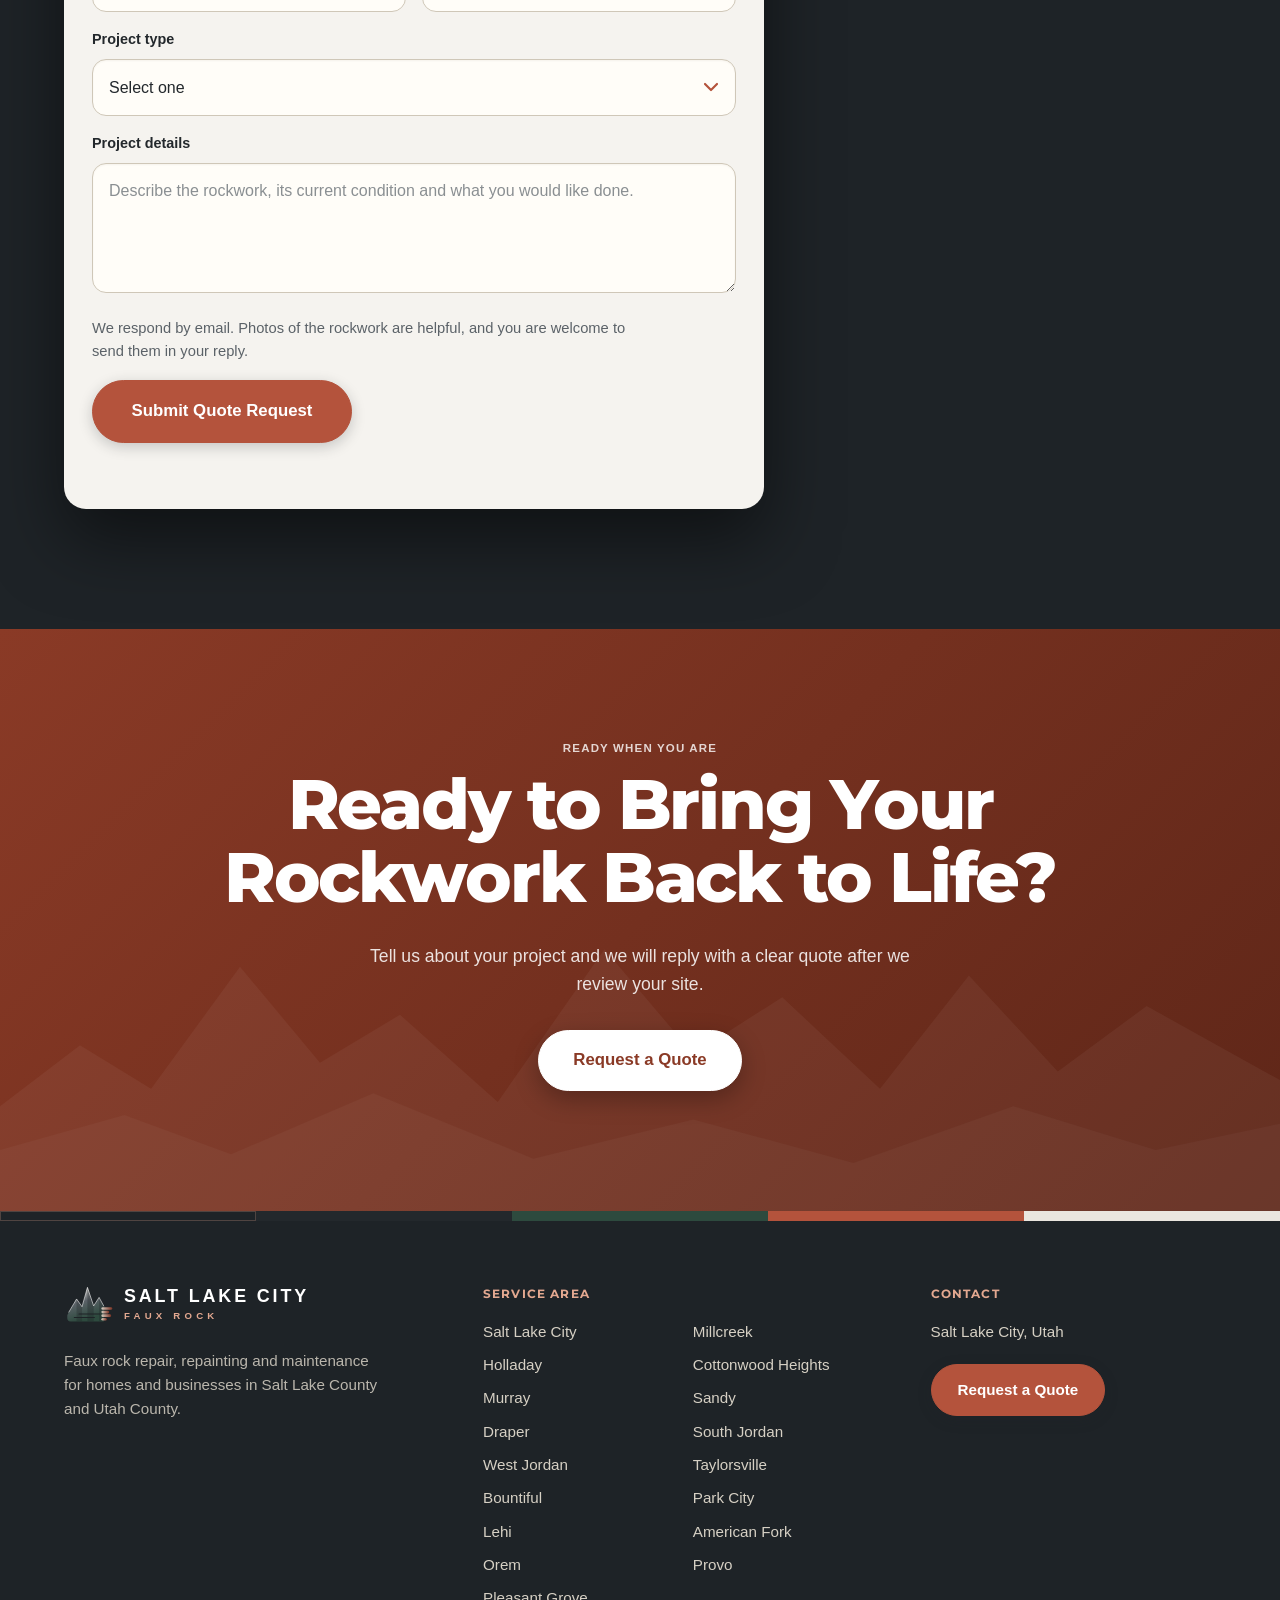
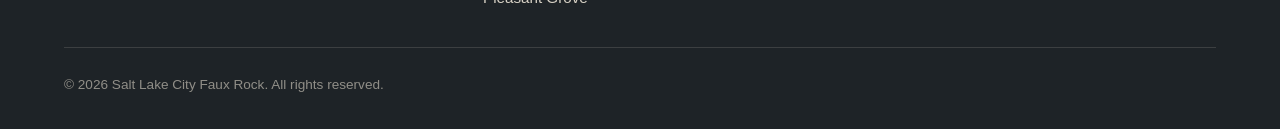
==== commit 2b6022da: "Add real before/after boulder photos and rock face close-up Co-Authored-By: Claude Sonnet 5.5 <norep" ====
--- a/index.html
+++ b/index.html
@@ -134,10 +134,10 @@
             <div class="compare slot" id="compare">
               <span class="slot-label">Before and after photos<br><small>images/before.webp &middot; images/after.webp</small></span>
               <div class="compare-layer compare-after">
-                <div class="slot-img" role="img" aria-label="Seamlessly restored and painted faux rock after repair" data-img="images/after.webp"></div>
+                <div class="slot-img" role="img" aria-label="The same faux rock boulder after hand coloring" data-img="images/after.webp"></div>
               </div>
               <div class="compare-layer compare-before">
-                <div class="slot-img" role="img" aria-label="Close-up of cracked faux rock before repair" data-img="images/before.webp"></div>
+                <div class="slot-img" role="img" aria-label="Faux rock boulder with a plain gray basecoat before coloring" data-img="images/before.webp"></div>
               </div>
               <span class="compare-tag tag-before" aria-hidden="true">Before</span>
               <span class="compare-tag tag-after" aria-hidden="true">After</span>
@@ -147,8 +147,8 @@
               <input class="compare-range" type="range" min="0" max="100" value="50" step="1" aria-label="Before and after comparison. Use the left and right arrow keys to move the slider." aria-describedby="compare-help" aria-valuetext="Showing half before, half after">
             </div>
             <figcaption>
-              <strong>Drag to Compare a&nbsp;Restoration</strong>
-              <span>Faded color and a crack, then an even, sealed finish. Slide the handle to see the&nbsp;change.</span>
+              <strong>Drag to Compare a&nbsp;Finish</strong>
+              <span>A plain gray basecoat, then layered color that blends into natural stone. Slide the handle to see the&nbsp;change.</span>
             </figcaption>
           </figure>
 
@@ -196,15 +196,15 @@
 
             <figure class="case case-square reveal" style="--rd:.16s">
               <div class="case-img slot">
-                <span class="slot-label">Photo: rock wall</span>
-                <div class="slot-img" role="img" aria-label="Close-up of a textured faux rock wall" data-img="images/case-3.webp"></div>
+                <span class="slot-label">Photo: rock face</span>
+                <div class="slot-img" role="img" aria-label="Close-up of a hand-colored faux rock face with layered tones" data-img="images/case-4.webp"></div>
               </div>
               <figcaption>
                 <div class="pills">
-                  <span class="pill pill-type">Rock&nbsp;Restoration</span>
+                  <span class="pill pill-type">Rock&nbsp;Finishing</span>
                 </div>
                 <h3>Texture That Reads as Real&nbsp;Stone</h3>
-                <p>Rough, layered surfaces are recolored and sealed so the whole feature blends&nbsp;together.</p>
+                <p>Warm and cool tones are layered over the sculpted texture so the surface reads as real&nbsp;stone.</p>
               </figcaption>
             </figure>
 
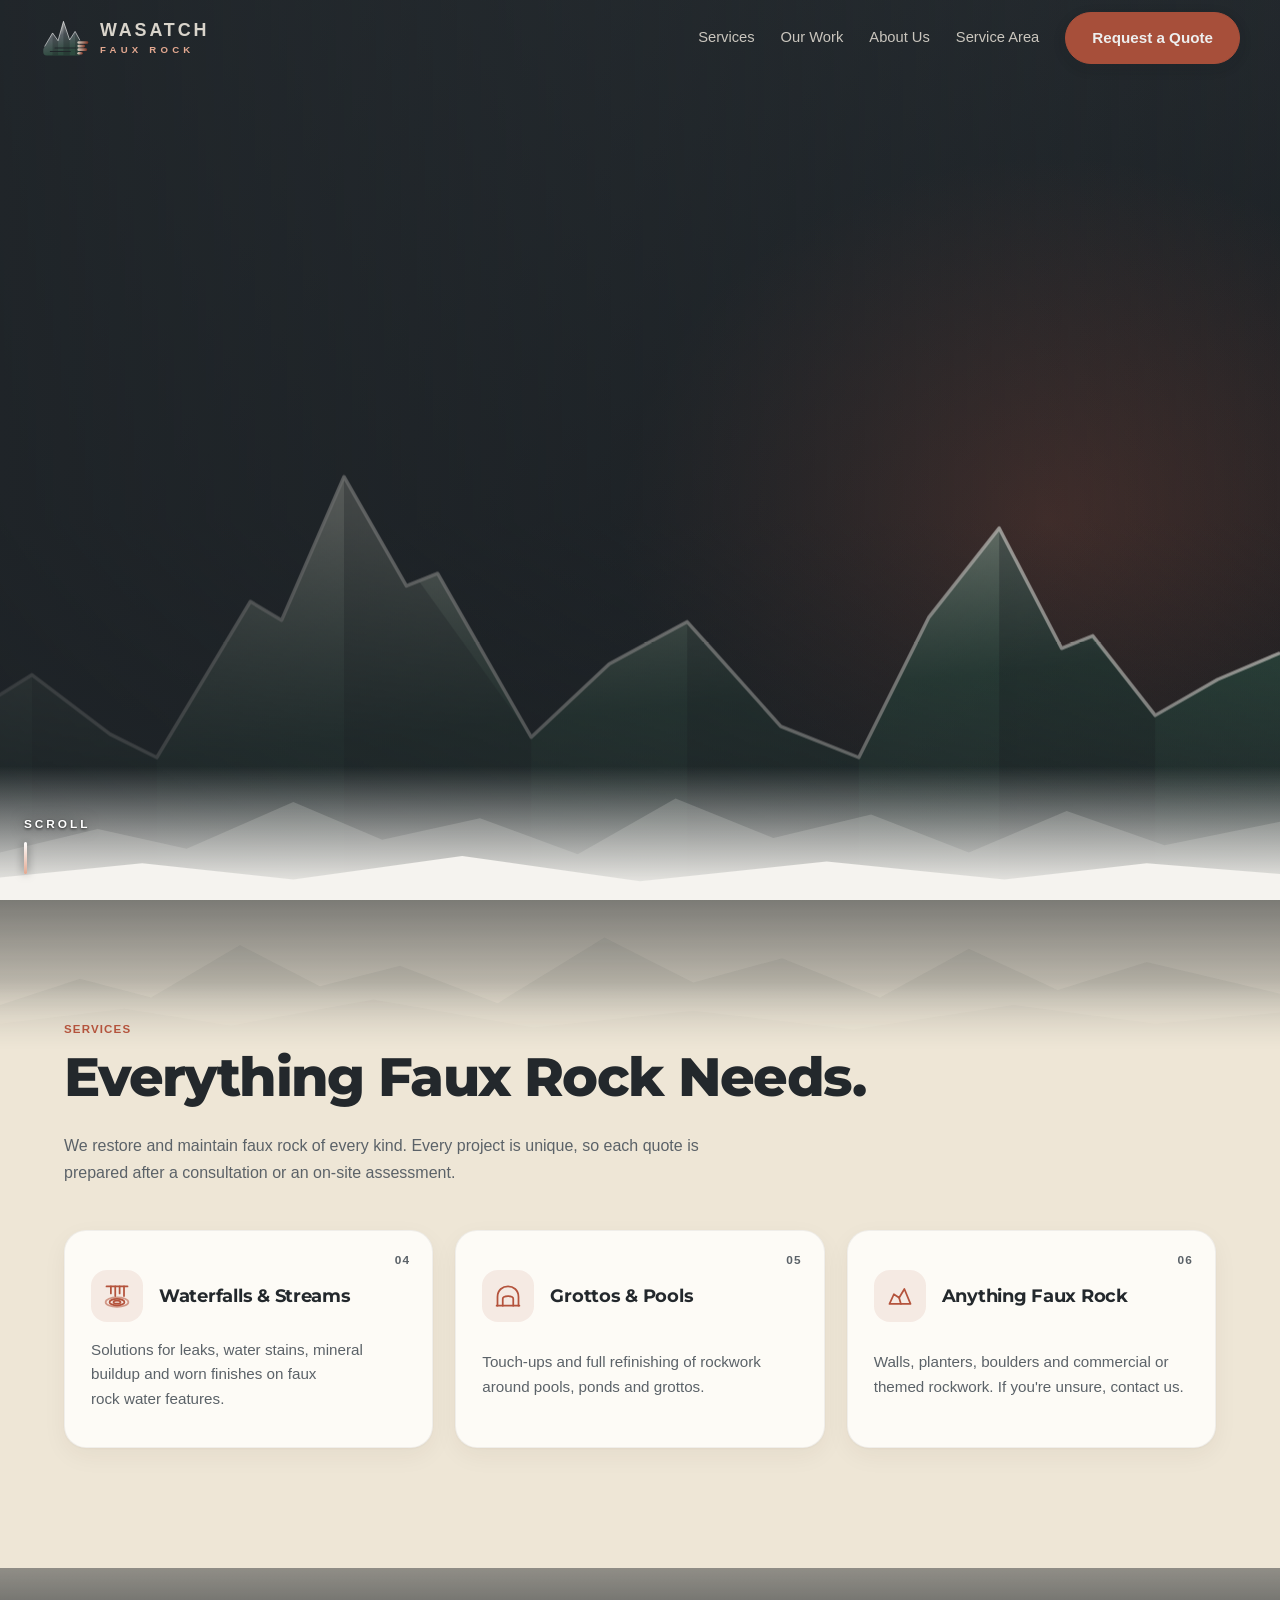
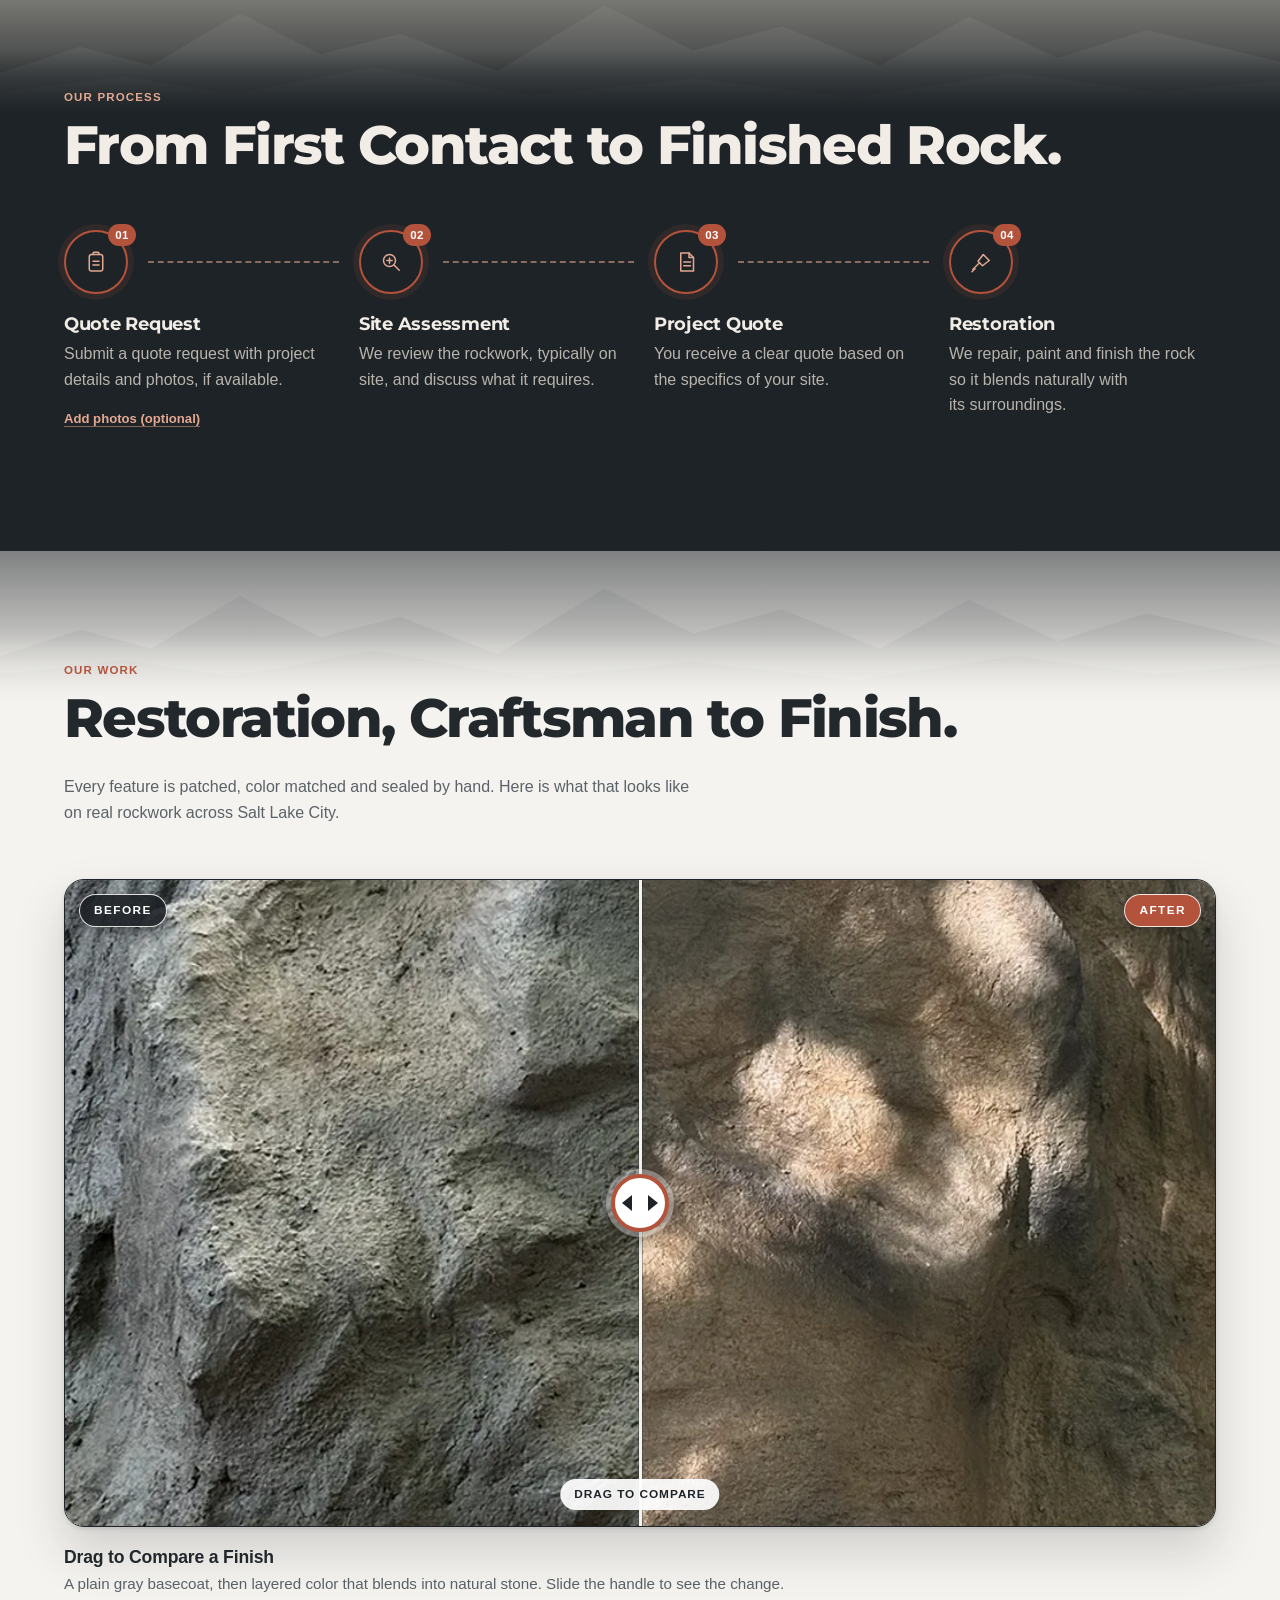
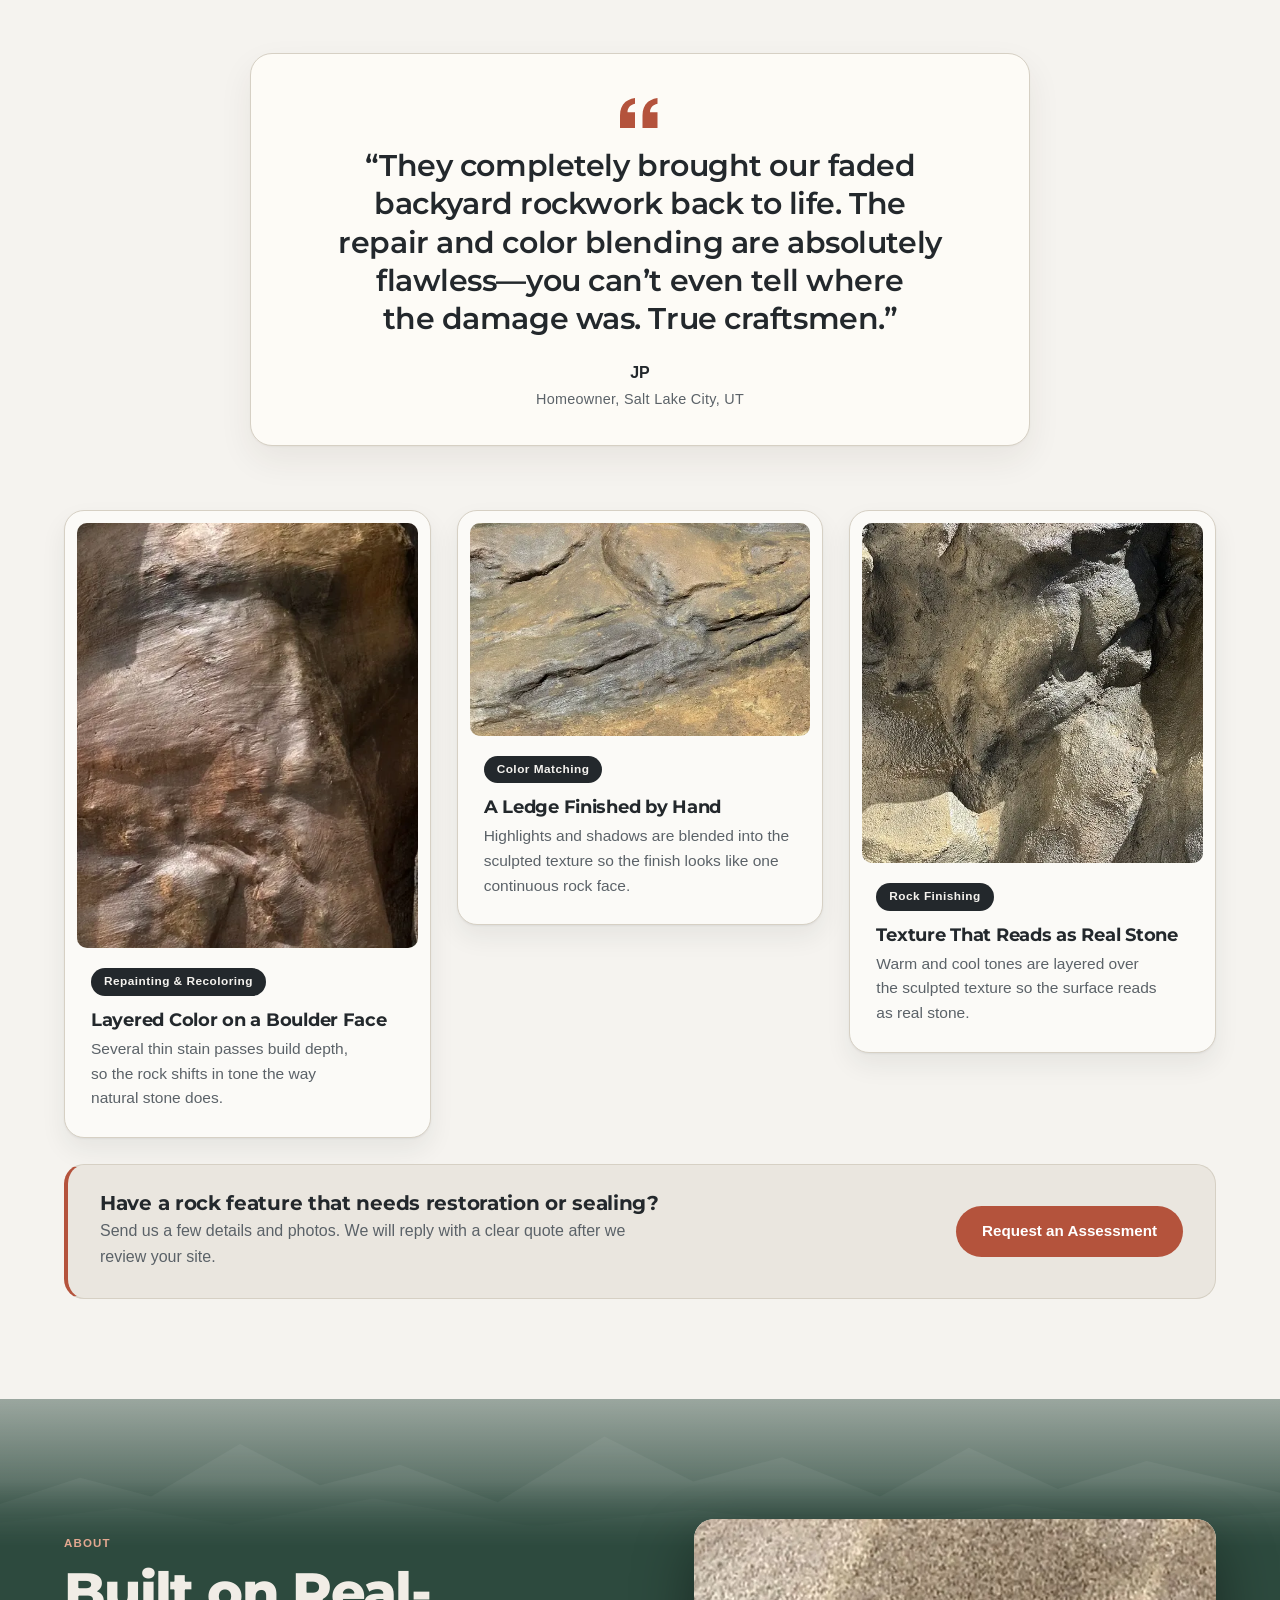
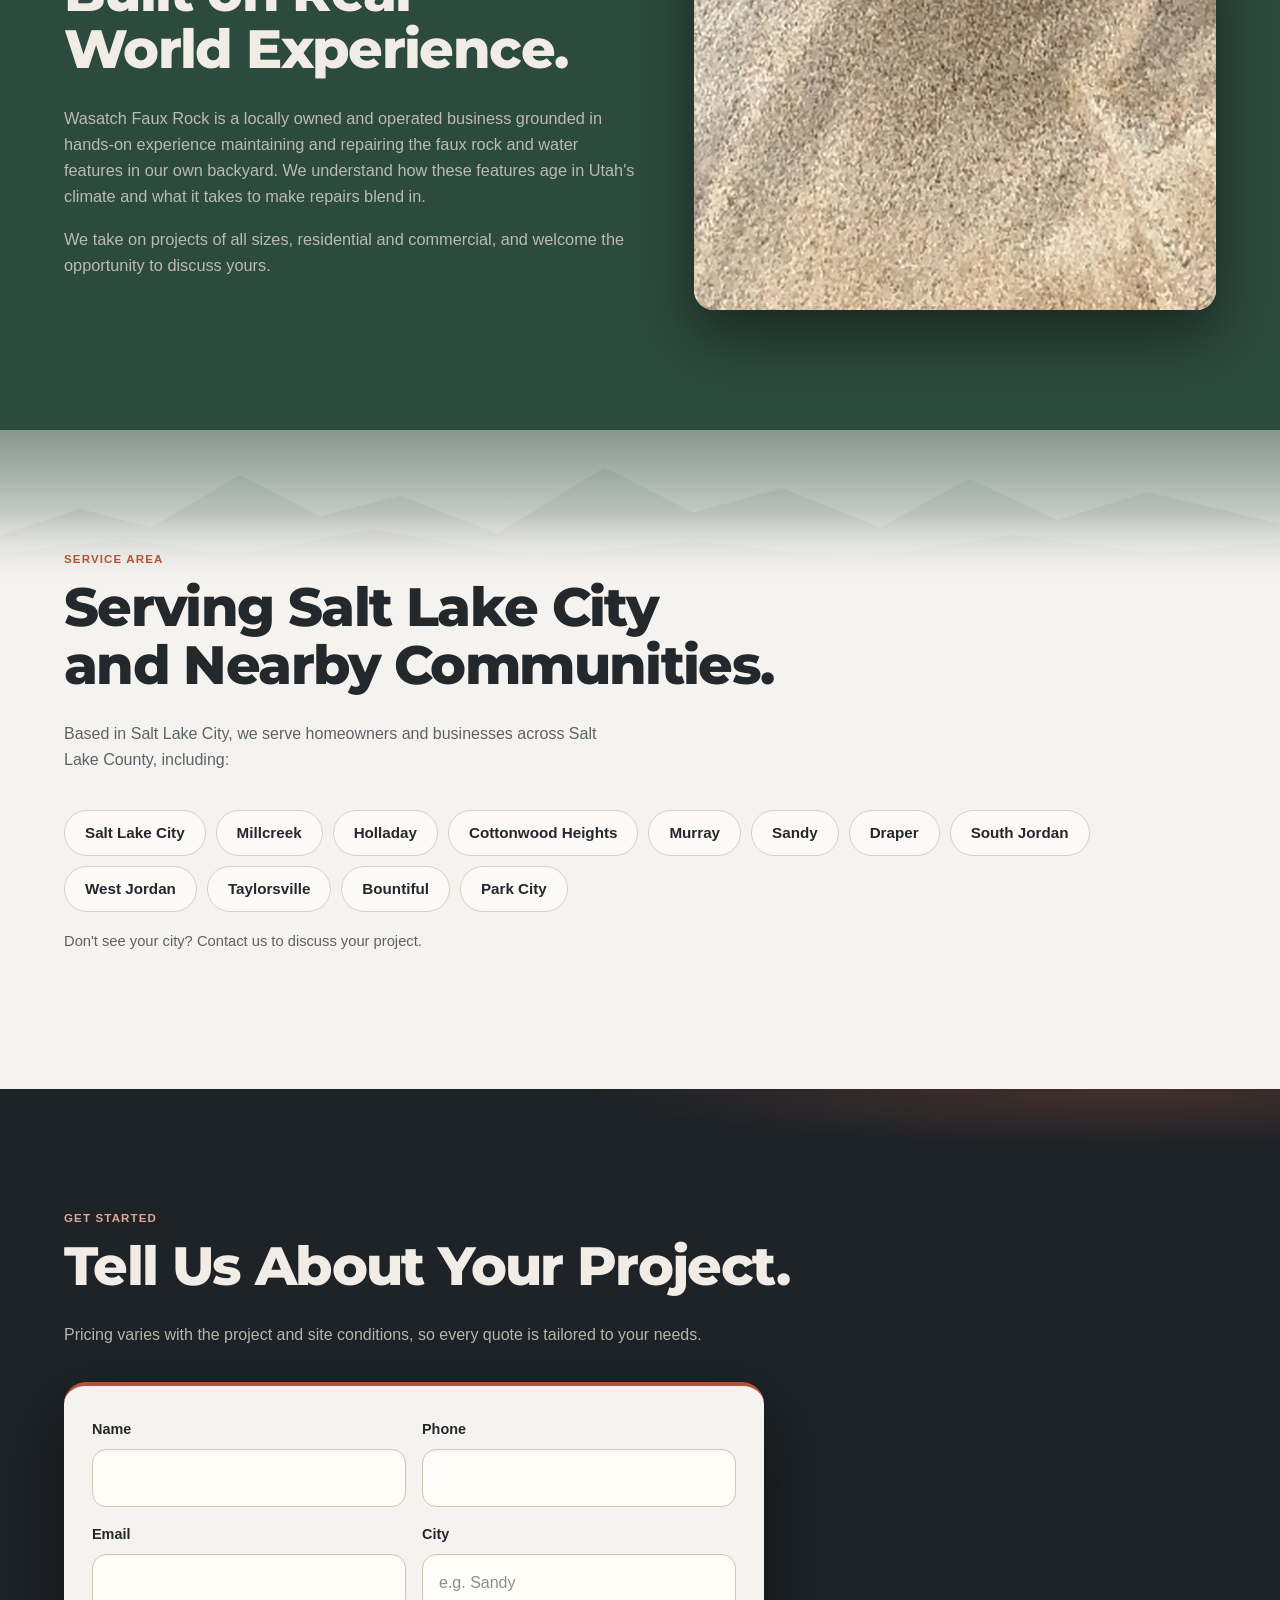
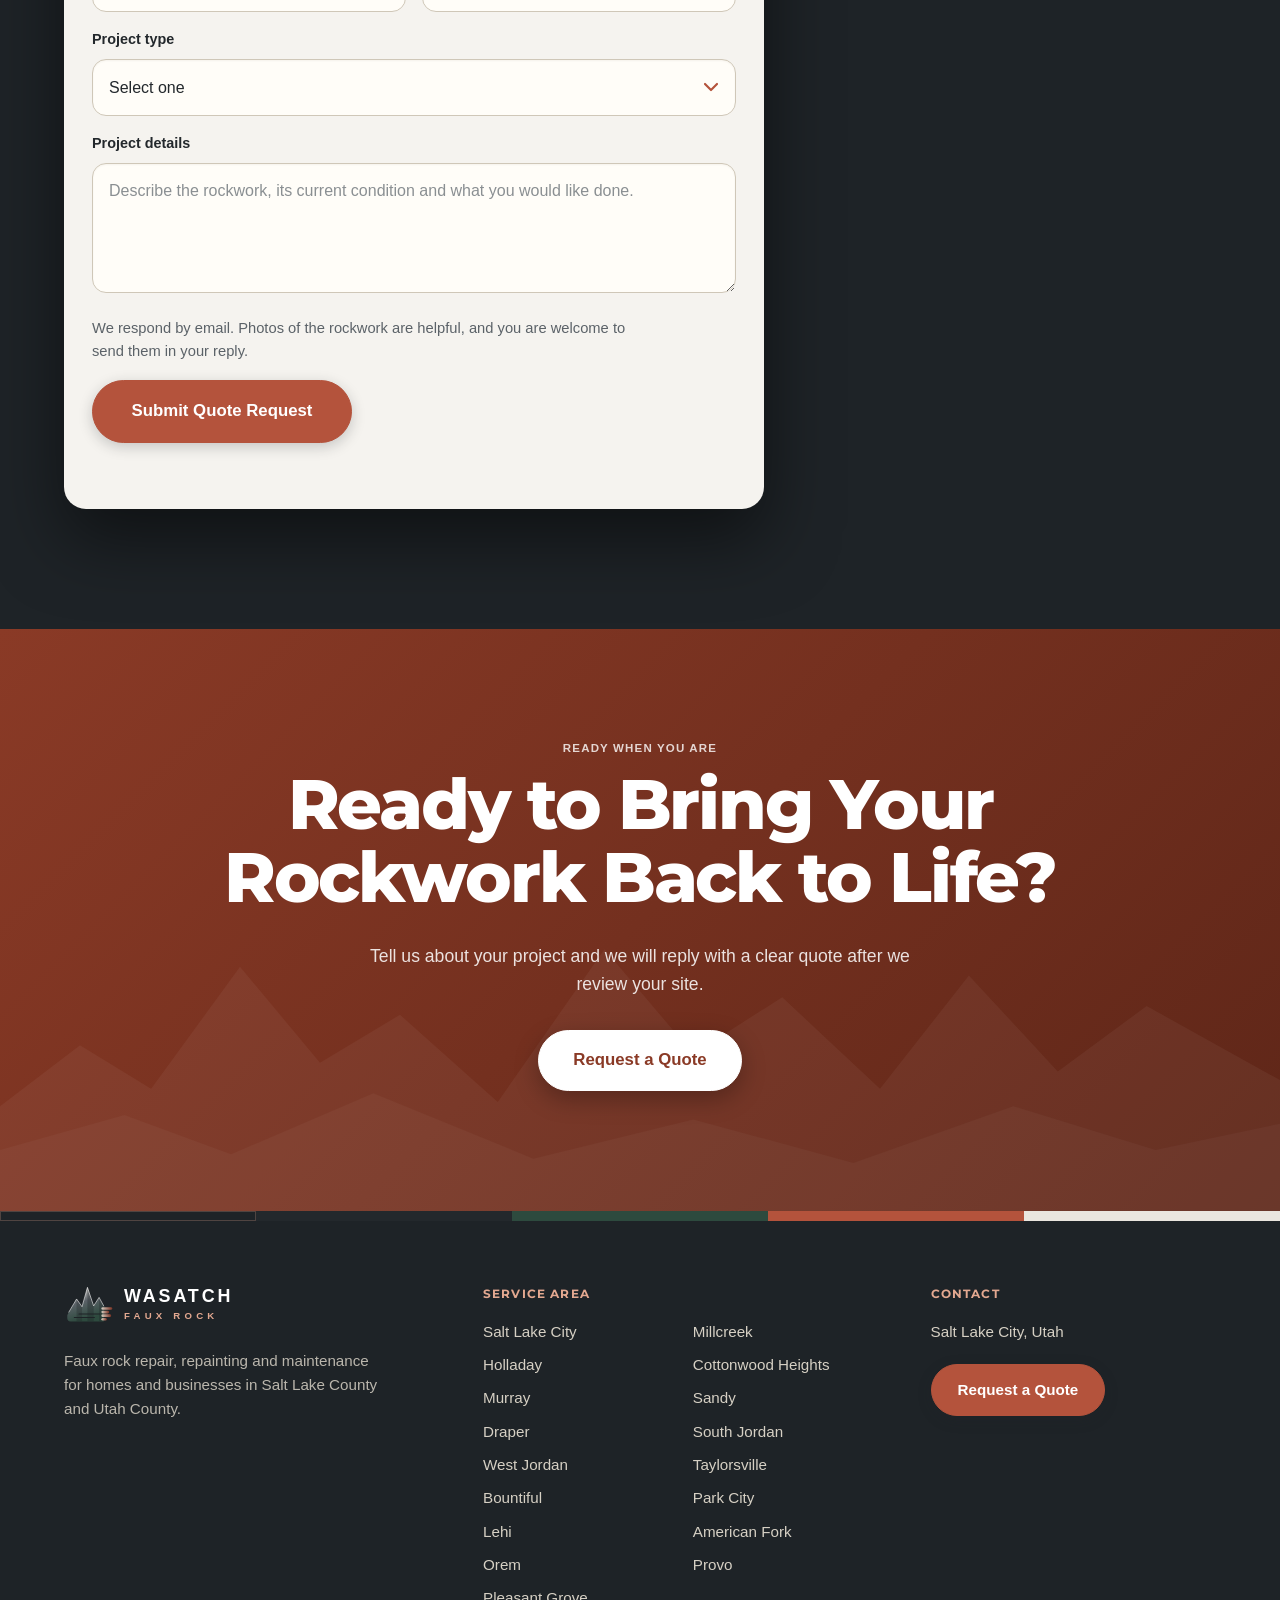
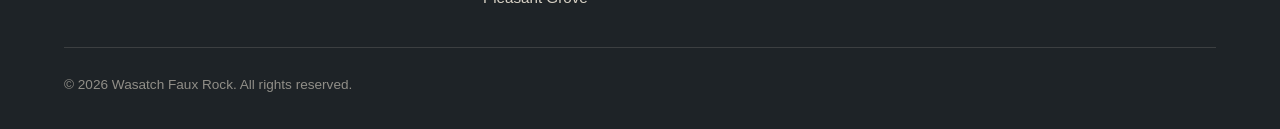
==== commit e8b887f2: "Rename business back to Wasatch Faux Rock Co-Authored-By: Claude Sonnet 5.5 <noreply@anthropic.com> " ====
--- a/index.html
+++ b/index.html
@@ -3,7 +3,7 @@
   <head>
     <meta charset="utf-8">
     <meta name="viewport" content="width=device-width, initial-scale=1">
-    <title>Salt Lake City Faux Rock | Faux Rock Repair &amp; Painting in Salt Lake City</title>
+    <title>Wasatch Faux Rock | Faux Rock Repair &amp; Painting in Salt Lake City</title>
     <meta name="description" content="Faux rock repair, repainting and maintenance for waterfalls, streams, grottos and rockwork in Salt Lake City and surrounding Utah areas. Request a quote.">
     <meta name="theme-color" content="#1e2327">
     <link rel="icon" type="image/svg+xml" href="favicon.svg">
@@ -21,7 +21,7 @@
       <div class="wrap bar">
         <a class="brand" href="#top">
           <img src="logo.svg" alt="" width="50" height="38">
-          <span class="brand-text"><b>Salt Lake City</b><small>Faux Rock</small></span>
+          <span class="brand-text"><b>Wasatch</b><small>Faux Rock</small></span>
         </a>
         <nav aria-label="Main">
           <a href="#services">Services</a>
@@ -226,7 +226,7 @@
           <div>
             <div class="kicker reveal">About</div>
             <h2 class="reveal">Built on Real-World&nbsp;Experience.</h2>
-            <p class="reveal">Salt Lake City Faux Rock is a locally owned and operated business grounded in hands-on experience maintaining and repairing the faux rock and water features in our own backyard. We understand how these features age in Utah's climate and what it takes to make repairs blend&nbsp;in.</p>
+            <p class="reveal">Wasatch Faux Rock is a locally owned and operated business grounded in hands-on experience maintaining and repairing the faux rock and water features in our own backyard. We understand how these features age in Utah's climate and what it takes to make repairs blend&nbsp;in.</p>
             <p class="reveal">We take on projects of all sizes, residential and commercial, and welcome the opportunity to discuss&nbsp;yours.</p>
           </div>
           <div class="media slot reveal"><span class="slot-label">Photo: close-up of finished rock<br><small>images/about.webp</small></span><div data-drift="0.08"><div class="slot-img" role="img" aria-label="Close-up of recolored faux rock surface" data-img="images/about.webp"></div></div></div>
@@ -277,7 +277,7 @@
               <button class="btn ghost-dark" type="button" id="thanks-reset">Send Another Request</button>
             </div>
             <form id="quote-form">
-              <input type="hidden" name="_subject" value="New quote request - Salt Lake City Faux Rock">
+              <input type="hidden" name="_subject" value="New quote request - Wasatch Faux Rock">
               <input type="text" name="_gotcha" tabindex="-1" autocomplete="off" style="display:none" aria-hidden="true">
               <div class="row">
                 <div>
@@ -340,9 +340,9 @@
       <div class="wrap">
         <div class="foot-grid">
           <div class="foot-brand">
-            <a class="brand" href="#top" aria-label="Salt Lake City Faux Rock, back to top">
+            <a class="brand" href="#top" aria-label="Wasatch Faux Rock, back to top">
               <img src="logo.svg" alt="" width="50" height="38">
-              <span class="brand-text"><b>Salt Lake City</b><small>Faux Rock</small></span>
+              <span class="brand-text"><b>Wasatch</b><small>Faux Rock</small></span>
             </a>
             <p class="foot-blurb">Faux rock repair, repainting and maintenance for homes and businesses in Salt Lake County and Utah&nbsp;County.</p>
           </div>
@@ -363,7 +363,7 @@
             <a class="btn foot-btn" href="#quote">Request a Quote</a>
           </div>
         </div>
-        <p class="note foot-legal">&copy; 2026 Salt Lake City Faux Rock. All rights&nbsp;reserved.</p>
+        <p class="note foot-legal">&copy; 2026 Wasatch Faux Rock. All rights&nbsp;reserved.</p>
       </div>
     </footer>
 
